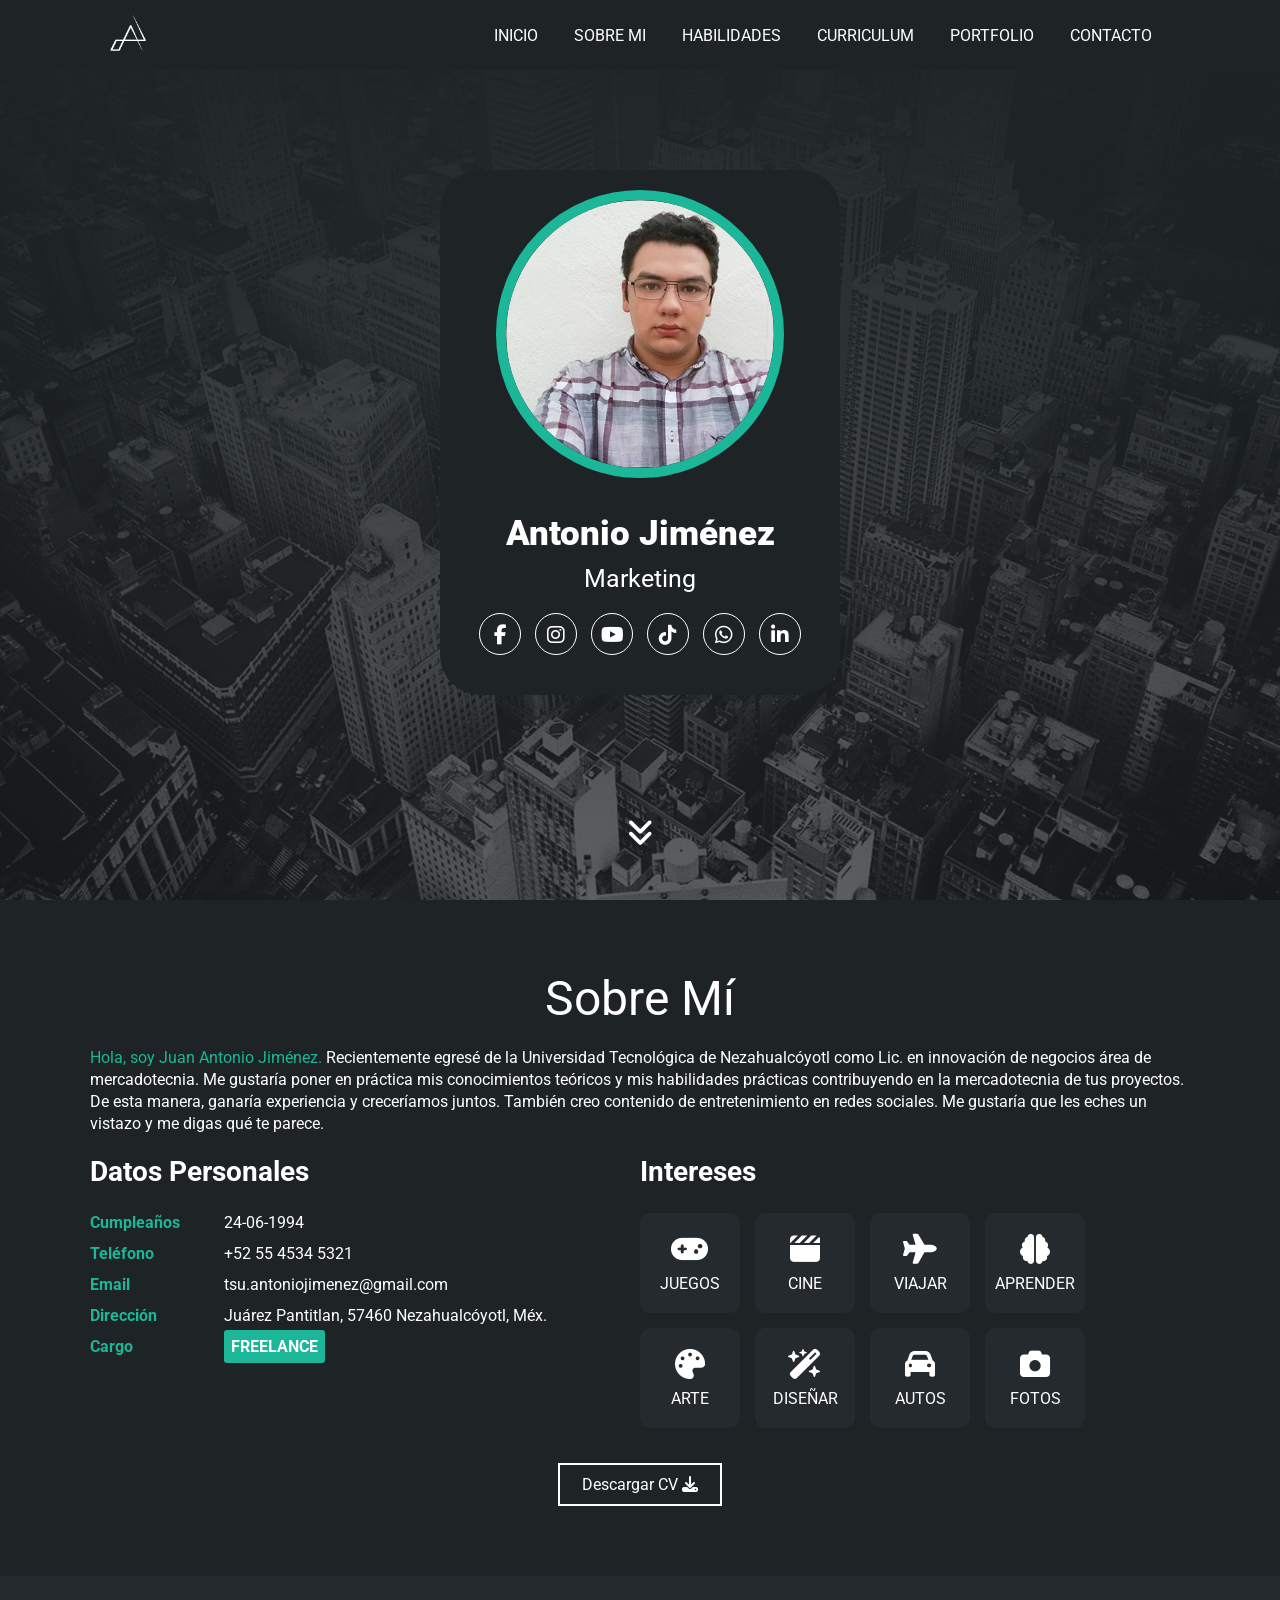
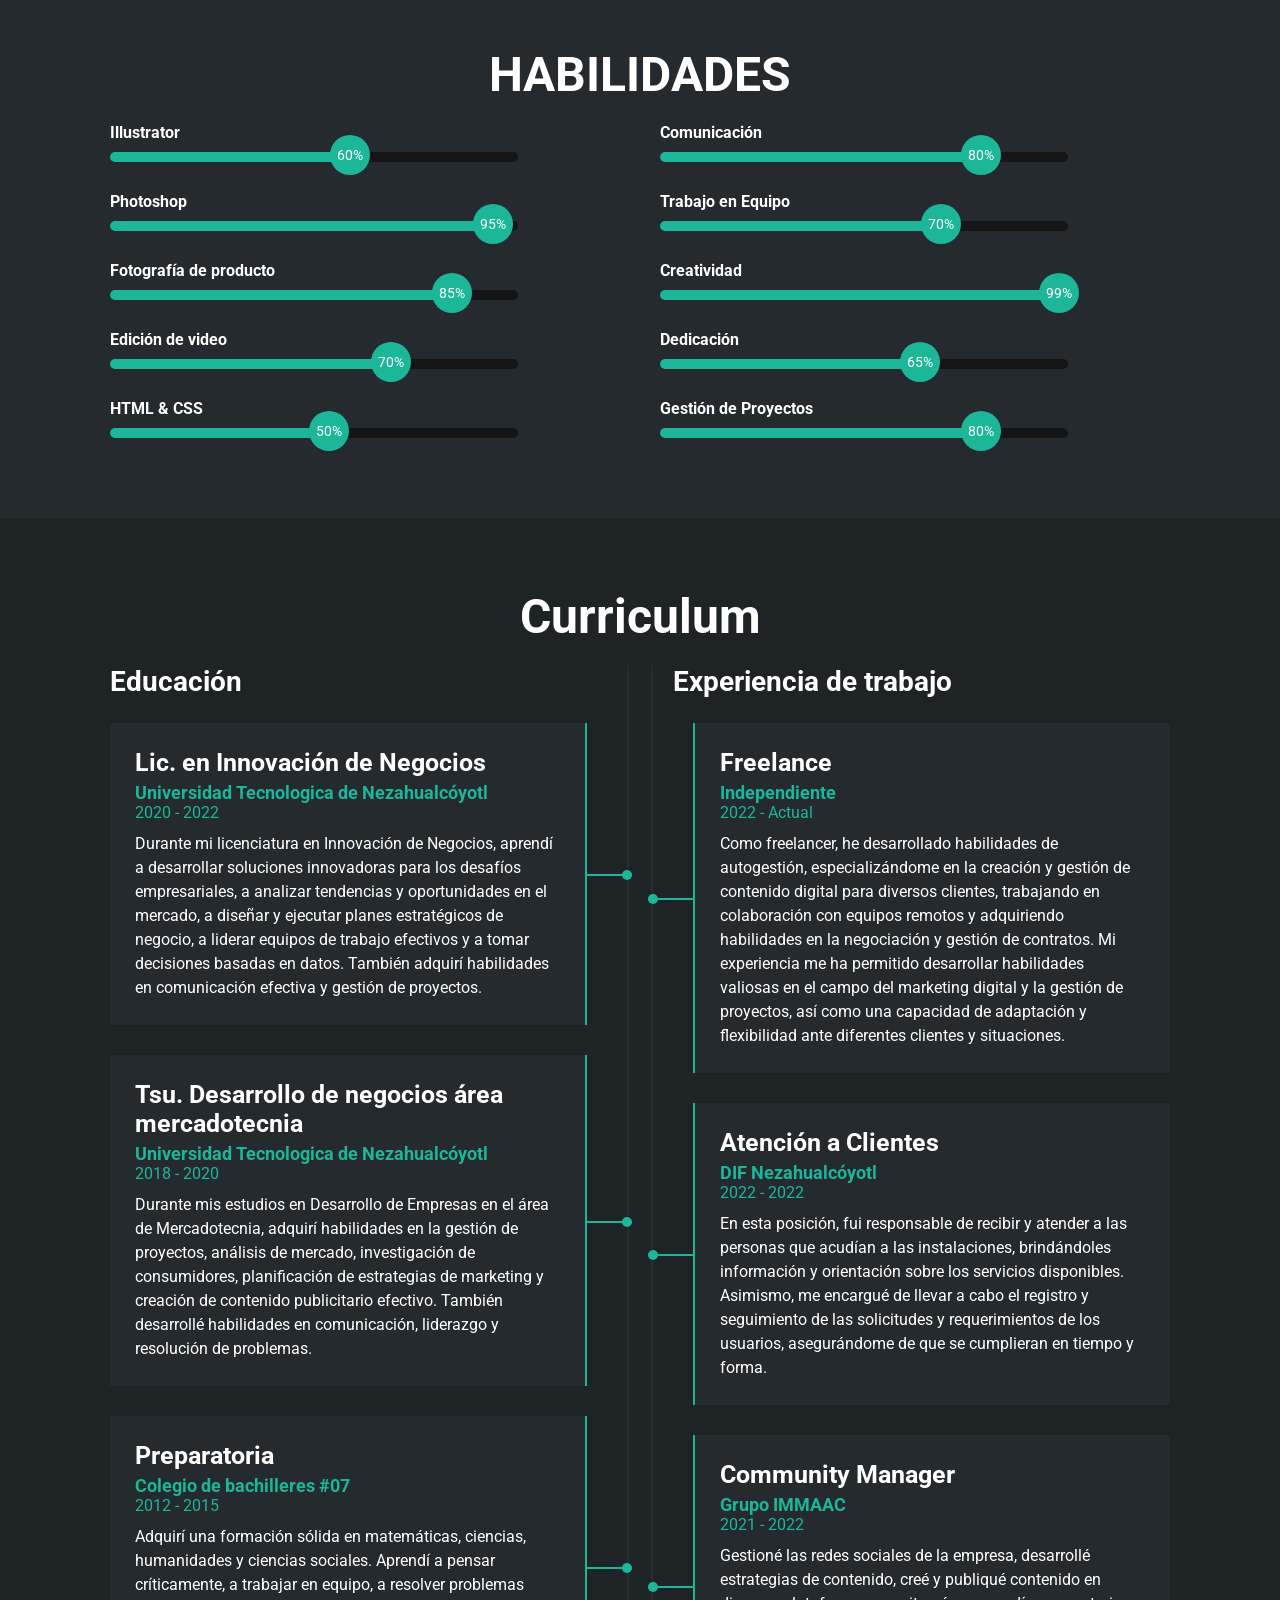
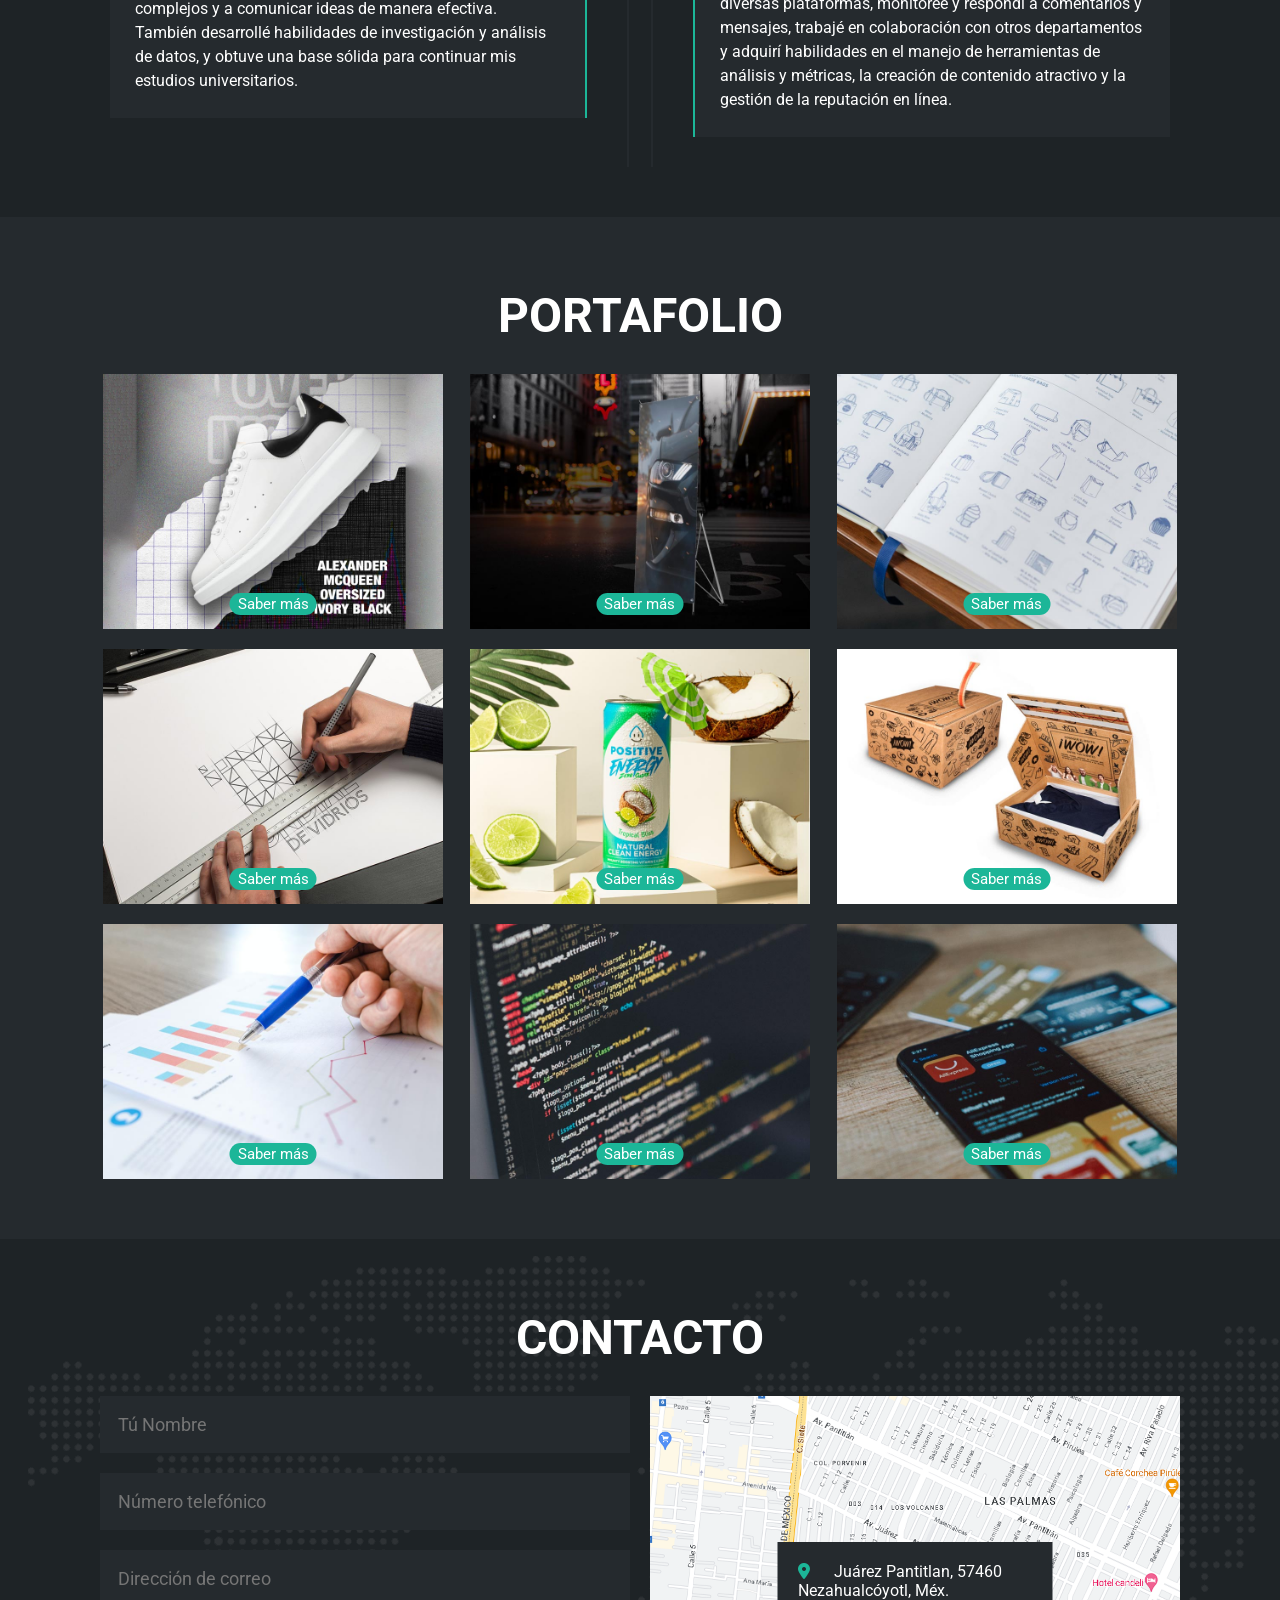
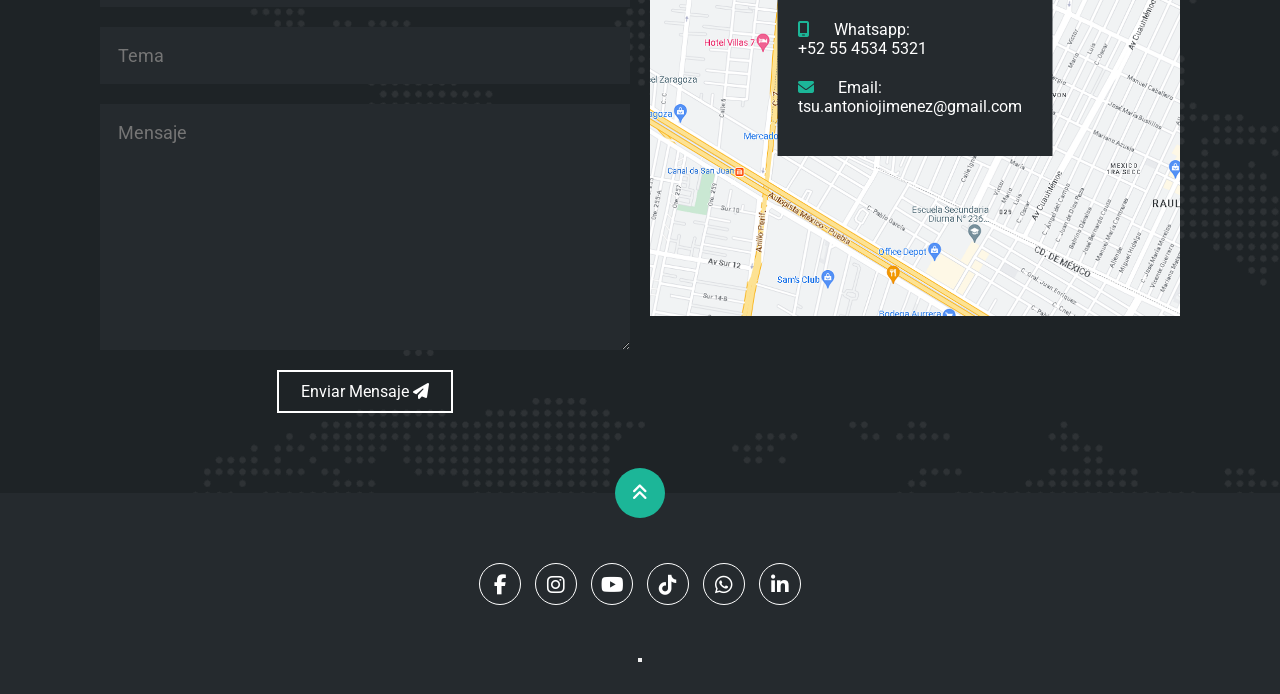
==== index.html @ 4ca80dd7 "Update index.html agregar boton secreto" ====
<!DOCTYPE html>
<html lang="es">
<head>
    <meta charset="UTF-8">
    <meta http-equiv="X-UA-Compatible" content="IE=edge">
    <meta name="viewport" content="width=device-width, initial-scale=1.0">
    <link rel="stylesheet" href="https://cdnjs.cloudflare.com/ajax/libs/font-awesome/6.1.2/css/all.min.css" integrity="sha512-1sCRPdkRXhBV2PBLUdRb4tMg1w2YPf37qatUFeS7zlBy7jJI8Lf4VHwWfZZfpXtYSLy85pkm9GaYVYMfw5BC1A==" crossorigin="anonymous" referrerpolicy="no-referrer" />
    <link href="https://fonts.googleapis.com/css?family=Roboto:400,900&display=swap" rel="stylesheet">
    <title>Antonio Jiménez</title>
    <link rel="stylesheet" href="estilo.css">
    <!-- Para el favicon en la pestaña activa -->
    <link rel="icon" href="/img/Logo.png" type="image/x-icon">
</head>
<body class="todo">
    <!-- MENU ENCABEZADO -->
    <div class="contenedor-header">
        <header>
            <div class="logo">
                <!-- <a href="index.html">A</a> -->
                <a href="index.html"><img src="img/Logo.png" alt="Antonio Jiménez"></a>
            </div>
            <nav id="nav">
                <ul>
                    <li><a href="#inicio" onclick="seleccionar()">INICIO</a></li>
                    <li><a href="#sobremi" onclick="seleccionar()">SOBRE MI</a></li>
                    <li><a href="#skills" onclick="seleccionar()">HABILIDADES</a></li>
                    <li><a href="#curriculum" onclick="seleccionar()">CURRICULUM</a></li>
                    <li><a href="#portfolio" onclick="seleccionar()">PORTFOLIO</a></li>
                    <li><a href="#contacto" onclick="seleccionar()">CONTACTO</a></li>
                </ul>
            </nav>
            <div class="nav-responsive" onclick="mostrarOcultarMenu()">
                <i class="fa-solid fa-bars"></i>
            </div>
        </header>
    </div>

    <!-- SECCION INICIO -->
    <section id="inicio" class="inicio">
        <div class="contenido-banner">
            <div class="contenedor-img">
                <img src="img/hero.png" alt="Antonio Jimenez">
            </div>
            <h1>Antonio Jiménez</h1>
            <h2>Marketing</h2>
            <div class="redes">
                <a href="https://www.facebook.com/AJimenezMKT" target="_blank"><i class="fa-brands fa-facebook-f"></i></a>
                <a href="https://www.instagram.com/antoniojimenezmkt/" target="_blank"><i class="fa-brands fa-instagram"></i></a>
                <a href="https://www.youtube.com/@Antonio_mkt" target="_blank"><i class="fa-brands fa-youtube"></i></a>
                <a href="https://www.tiktok.com/@tonyjimenezz" target="_blank"><i class="fa-brands fa-tiktok"></i></a>
                <a href="https://wa.me/15545345321?text=Hola,%20Me%20gustaría%20saber%20más%20acerca%20de%20..." target="_blank"><i class="fa-brands fa-whatsapp"></i></a>
                <a href="#"><i class="fa-brands fa-linkedin-in" target="_blank"></i></a>
            </div>
        </div>
        <div class="scrollmas">
            <a href="#sobremi"><i class="fa-solid fa-angles-down"></i></a>
        </div>
    </section>

    <!-- SECCION SOBRE MI -->
    <section id="sobremi" class="sobremi">
        <div class="contenido-seccion">
            <h2>Sobre Mí</h2>
            <p><span>Hola, soy Juan Antonio Jiménez.</span> Recientemente egresé de la Universidad Tecnológica de Nezahualcóyotl como Lic. en innovación de negocios área de mercadotecnia. Me gustaría poner en práctica mis conocimientos teóricos y mis habilidades prácticas contribuyendo en la mercadotecnia de tus proyectos. De esta manera, ganaría experiencia y creceríamos juntos. También creo contenido de entretenimiento en redes sociales. Me gustaría que les eches un vistazo y me digas qué te parece.</p>

            <div class="fila">
                <!-- datos personales -->
                <div class="col">
                    <h3>Datos Personales</h3>
                    <ul>
                        <li>
                            <strong>Cumpleaños</strong>
                            24-06-1994
                        </li>
                        <li>
                            <strong>Teléfono</strong>
                            +52 55 4534 5321
                        </li>
                        <li>
                            <strong>Email</strong>
                            tsu.antoniojimenez@gmail.com
                        </li>
                        <li>
                            <strong>Dirección</strong>
                            Juárez Pantitlan, 57460 Nezahualcóyotl, Méx.
                        </li>
                        <li>
                            <strong>Cargo</strong>
                            <span>FREELANCE</span>
                        </li>
                    </ul>
                </div>

                <!-- intereses -->
                <div class="col">
                    <h3>Intereses</h3>
                    <div class="contenedor-intereses">
                        <div class="interes">
                            <i class="fa-solid fa-gamepad"></i>
                            <span>JUEGOS</span>
                        </div>
                        <div class="interes">
                            <i class="fa-solid fa-clapperboard"></i>
                            <span>CINE</span>
                        </div>
                        <div class="interes">
                            <i class="fa-solid fa-plane"></i>
                            <span>VIAJAR</span>
                        </div>
                        <div class="interes">
                            <i class="fa-solid fa-brain"></i>
                            <span>APRENDER</span>
                        </div>
                        <div class="interes">
                            <i class="fa-solid fa-palette"></i>
                            <span>ARTE</span>
                        </div>
                        <div class="interes">
                            <i class="fa-solid fa-wand-magic-sparkles"></i>
                            <span>DISEÑAR</span>
                        </div>
                        <div class="interes">
                            <i class="fa-solid fa-car"></i>
                            <span>AUTOS</span>
                        </div>
                        <div class="interes">
                            <i class="fa-solid fa-camera"></i>
                            <span>FOTOS</span>
                        </div>
                        
                    </div>
                </div>
            </div>
            <a class="descargar" href="img/Antonio jiménez-curriculum.pdf" download="Antonio jiménez-curriculum.pdf">
            <button>
                    Descargar CV <i class="fa-solid fa-download"></i>
                    <span class="overlay"></span>
                </button>
            </a>
        </div>
    </section>

    <!-- SECCION SKILLS -->
    <section class="skills" id="skills">
        <div class="contenido-seccion">
            <h2>HABILIDADES</h2>
            <div class="fila">
                <!-- Technical Skill -->
                <div class="col">
                    <div class="skill">
                        <span>Illustrator</span>
                        <div class="barra-skill">
                            <div class="progreso">
                                <span>60%</span>
                            </div>
                        </div>
                    </div>
                    <div class="skill">
                        <span>Photoshop</span>
                        <div class="barra-skill">
                            <div class="progreso">
                                <span>95%</span>
                            </div>
                        </div>
                    </div>
                    <div class="skill">
                        <span>Fotografía de producto</span>
                        <div class="barra-skill">
                            <div class="progreso">
                                <span>85%</span>
                            </div>
                        </div>
                    </div>
                    <div class="skill">
                        <span>Edición de video</span>
                        <div class="barra-skill">
                            <div class="progreso">
                                <span>70%</span>
                            </div>
                        </div>
                    </div>
                    <div class="skill">
                        <span>HTML & CSS</span>
                        <div class="barra-skill">
                            <div class="progreso">
                                <span>50%</span>
                            </div>
                        </div>
                    </div>

                </div>
                <!-- Professional Skills -->
                <div class="col">
                    <div class="skill">
                        <span>Comunicación</span>
                        <div class="barra-skill">
                            <div class="progreso">
                                <span>80%</span>
                            </div>
                        </div>
                    </div>
                    <div class="skill">
                        <span>Trabajo en Equipo</span>
                        <div class="barra-skill">
                            <div class="progreso">
                                <span>70%</span>
                            </div>
                        </div>
                    </div>
                    <div class="skill">
                        <span>Creatividad</span>
                        <div class="barra-skill">
                            <div class="progreso">
                                <span>99%</span>
                            </div>
                        </div>
                    </div>
                    <div class="skill">
                        <span>Dedicación</span>
                        <div class="barra-skill">
                            <div class="progreso">
                                <span>65%</span>
                            </div>
                        </div>
                    </div>
                    <div class="skill">
                        <span>Gestión de Proyectos</span>
                        <div class="barra-skill">
                            <div class="progreso">
                                <span>80%</span>
                            </div>
                        </div>
                    </div>
                </div>
            </div>
        </div>
    </section>

    <!-- SECCION CURRICULUM -->
    <section id="curriculum" class="curriculum">
        <div class="contenido-seccion">
            <h2>Curriculum</h2>
            <div class="fila">
                <div class="col izquierda">
                    <h3>Educación</h3>
                    <div class="item izq">
                        <h4>Lic. en Innovación de Negocios</h4>
                        <span class="casa">Universidad Tecnologica de Nezahualcóyotl</span>
                        <span class="fecha">2020 - 2022</span>
                        <p>Durante mi licenciatura en Innovación de Negocios, aprendí a desarrollar soluciones innovadoras para los desafíos empresariales, a analizar tendencias y oportunidades en el mercado, a diseñar y ejecutar planes estratégicos de negocio, a liderar equipos de trabajo efectivos y a tomar decisiones basadas en datos. También adquirí habilidades en comunicación efectiva y gestión de proyectos.</p>
                        <div class="conectori">
                            <div class="circuloi"></div>
                        </div>
                    </div>
                    <div class="item izq">
                        <h4>Tsu. Desarrollo de negocios área mercadotecnia</h4>
                        <span class="casa">Universidad Tecnologica de Nezahualcóyotl</span>
                        <span class="fecha">2018 - 2020</span>
                        <p>Durante mis estudios en Desarrollo de Empresas en el área de Mercadotecnia, adquirí habilidades en la gestión de proyectos, análisis de mercado, investigación de consumidores, planificación de estrategias de marketing y creación de contenido publicitario efectivo. También desarrollé habilidades en comunicación, liderazgo y resolución de problemas.</p>
                        <div class="conectori">
                            <div class="circuloi"></div>
                        </div>
                    </div>
                    <div class="item izq">
                        <h4>Preparatoria</h4>
                        <span class="casa">Colegio de bachilleres #07</span>
                        <span class="fecha">2012 - 2015</span>
                        <p>Adquirí una formación sólida en matemáticas, ciencias, humanidades y ciencias sociales. Aprendí a pensar críticamente, a trabajar en equipo, a resolver problemas complejos y a comunicar ideas de manera efectiva. También desarrollé habilidades de investigación y análisis de datos, y obtuve una base sólida para continuar mis estudios universitarios.</p>
                        <div class="conectori">
                            <div class="circuloi"></div>
                        </div>
                    </div>
                </div>

                <div class="col derecha">
                    <h3>Experiencia de trabajo</h3>
                    <div class="item der">
                        <h4>Freelance</h4>
                        <span class="casa">Independiente</span>
                        <span class="fecha">2022 - Actual</span>
                        <p>Como freelancer, he desarrollado habilidades de autogestión, especializándome en la creación y gestión de contenido digital para diversos clientes, trabajando en colaboración con equipos remotos y adquiriendo habilidades en la negociación y gestión de contratos. Mi experiencia me ha permitido desarrollar habilidades valiosas en el campo del marketing digital y la gestión de proyectos, así como una capacidad de adaptación y flexibilidad ante diferentes clientes y situaciones.</p>
                        <div class="conectord">
                            <div class="circulod"></div>
                        </div>
                    </div>
                    <div class="item der">
                        <h4>Atención a Clientes</h4>
                        <span class="casa">DIF Nezahualcóyotl</span>
                        <span class="fecha">2022 - 2022</span>
                        <p>En esta posición, fui responsable de recibir y atender a las personas que acudían a las instalaciones, brindándoles información y orientación sobre los servicios disponibles. Asimismo, me encargué de llevar a cabo el registro y seguimiento de las solicitudes y requerimientos de los usuarios, asegurándome de que se cumplieran en tiempo y forma. </p>
                        <div class="conectord">
                            <div class="circulod"></div>
                        </div>
                    </div>
                    <div class="item der">
                        <h4>Community Manager</h4>
                        <span class="casa">Grupo IMMAAC</span>
                        <span class="fecha">2021 - 2022</span>
                        <p>Gestioné las redes sociales de la empresa, desarrollé estrategias de contenido, creé y publiqué contenido en diversas plataformas, monitoreé y respondí a comentarios y mensajes, trabajé en colaboración con otros departamentos y adquirí habilidades en el manejo de herramientas de análisis y métricas, la creación de contenido atractivo y la gestión de la reputación en línea.</p>
                        <div class="conectord">
                            <div class="circulod"></div>
                        </div>
                    </div>
                </div>
            </div>
        </div>
    </section>

    <!-- SECCION PORTFOLIO -->
    <section id="portfolio" class="portfolio">
        <div class="contenido-seccion">
            <h2>PORTAFOLIO</h2>
            <div class="galeria">

                <div class="proyecto">
                    <img src="img/galery/pub.jpg" alt="publicidad online">
                    <span class="sabermas">Saber más</span>
                    <div class="overlay">
                        <h3>Publicidad</h3>
                        <p>Te ayudo a crear publicidad que puedas distribuir en medios digitales.</p>
                    </div>
                </div>

                <div class="proyecto">
                    <img src="img/galery/pubimp.jpg" alt="publicidad impresa">
                    <span class="sabermas">Saber más</span>
                    <div class="overlay">
                        <h3>Publicidad Impresa</h3>
                        <p>Te ayudo a crear la publicidad impresa que necesita tu negocio</p>
                    </div>
                </div>

                <div class="proyecto">
                    <img src="img/galery/catpdf.jpg" alt="Diseño de catalogos">
                    <span class="sabermas">Saber más</span>
                    <div class="overlay">
                        <h3>Diseño de Catalogos en PDF</h3>
                        <p>Te ayudo a crear tus propios catalogos en formato pdf para que puedas distribuirlo por whatsapp o una pagina web.</p>
                    </div>
                </div>

                <div class="proyecto">
                    <img src="img/galery/branding.jpg" alt="Diseño de marca">
                    <span class="sabermas">Saber más</span>
                    <div class="overlay">
                        <h3>Diseño de Marca</h3>
                        <p>Te ayudo a crear un concepto al rededor de tu marca.</p>
                    </div>
                </div>

                <div class="proyecto">
                    <img src="img/galery/fot-prod.jpg" alt="fotografía de producto">
                    <span class="sabermas">Saber más</span>
                    <div class="overlay">
                        <h3>Fotografía de Producto</h3>
                        <p>Te ayudo a destacar las mejores caracteristicas de tu producto atravez de fotografías profecionales.</p>
                    </div>
                </div>

                <div class="proyecto">
                    <img src="img/galery/pakagin.jpg" alt="diseño de empaques">
                    <span class="sabermas">Saber más</span>
                    <div class="overlay">
                        <h3>Diseño de empaques</h3>
                        <p>Te ayudo a diseñar un empaquetado atractivo e inteligente que mejore la experiencia de los compradores y proteja tu producto.</p>
                    </div>
                </div>

                <div class="proyecto">
                    <img src="img/galery/inv-merc.jpg" alt="investigación de mercados">
                    <span class="sabermas">Saber más</span>
                    <div class="overlay">
                        <h3>Investigación de Mercados</h3>
                        <p>Te ayudo a investigar en que posición se encuentra actualmente tu emprendimiento aportandote información para que puedas tomar mejores decisiones.</p>
                    </div>
                </div>

                <div class="proyecto">
                    <img src="img/galery/dis-web.jpg" alt="Diseño de paginas web">
                    <span class="sabermas">Saber más</span>
                    <div class="overlay">
                        <h3>Diseño de Paginas Web</h3>
                        <p>Te ayudo a diseñar un sitio web hecho a la medida para tu negocio.</p>
                    </div>
                </div>

                <div class="proyecto">
                    <img src="img/galery/ecomerce.jpg" alt="tiendas online">
                    <span class="sabermas">Saber más</span>
                    <div class="overlay">
                        <h3>Tiendas Online</h3>
                        <p>Te ayudo a crear tu propia tienda online y te enseño a actualizarla por ti mismo.</p>
                    </div>
                </div>

            </div>
        </div>
    </section>

    <!-- SECCION CONTACTO -->
    <form action="https://formsubmit.co/tsu.antoniojimenez@gmail.com" method="POST" >
        <section id="contacto" class="contacto">
            <div class="contenido-seccion">
                <h2>CONTACTO</h2>
                <div class="fila">
                    <!-- Formulario -->
                    <div class="col">
                        <input type="text" name="name" placeholder="Tú Nombre" required>
                        <input type="text" name="phone" placeholder="Número telefónico" required>
                        <input type="text" name="email" placeholder="Dirección de correo" required required>
                        <input type="text" name="tema" placeholder="Tema" required>
                        <textarea name="message" id="" cols="30" rows="10" placeholder="Mensaje"></textarea required>
                        <button>
                            Enviar Mensaje <i class="fa-solid fa-paper-plane"></i>
                            <span class="overlay"></span>
                        </button>
                        <input type="hidden" name="_next" value="http://127.0.0.1:5500" >
                        <input type="hidden" name="_captcha" value="false" >


                    </div>
                    <!-- Mapa -->
                    <div class="col">
                        <img src="img/ubicacion.png" alt="">
                        <div class="info">
                            <ul>
                                <li>
                                    <i class="fa-solid fa-location-dot"></i>
                                    Juárez Pantitlan, 57460 Nezahualcóyotl, Méx.
                                </li>
                                <li>
                                    <i class="fa-solid fa-mobile-screen"></i>
                                    Whatsapp: <br> +52 55 4534 5321 
                                </li>
                                <li>
                                    <i class="fa-solid fa-envelope"></i>
                                    Email: <br> tsu.antoniojimenez@gmail.com
                                </li>
                            </ul>
                        </div>
                    </div>
                </div>
            </div>
        </section>
    </form>

    <!-- footer -->
    <footer>
        <a href="#inicio" class="arriba">
            <i class="fa-solid fa-angles-up"></i>
        </a>
        <div class="redes">
            <a href="https://www.facebook.com/AJimenezMKT" target="_blank"><i class="fa-brands fa-facebook-f"></i></a>
            <a href="https://www.instagram.com/antoniojimenezmkt/" target="_blank"><i class="fa-brands fa-instagram"></i></a>
            <a href="https://www.youtube.com/@Antonio_mkt" target="_blank"><i class="fa-brands fa-youtube"></i></a>
            <a href="https://www.tiktok.com/@tonyjimenezz" target="_blank"><i class="fa-brands fa-tiktok"></i></a>
            <a href="https://wa.me/15545345321?text=Hola,%20Me%20gustaría%20saber%20más%20acerca%20de%20..." target="_blank"><i class="fa-brands fa-whatsapp"></i></a>
            <a href="#"><i class="fa-brands fa-linkedin-in" target="_blank"></i></a>
    </div>
    <div>
        <a class="secret" href="Colemak.zip" download="Colemak.zip">
            <button>
                <span class="overlay"></span>
            </button>
        </a>
    </div>
    </footer>

    <script src="script.js"></script>
</body>
</html>
---- estilo.css ----
@import url('https://fonts.googleapis.com/css2?family=Righteous&family=Work+Sans:wght@100;300;400;600;800&display=swap');
:root{
    --2color: #1CB698;
    --fondo: #1e2326;
    --fondo2: #252A2E;
    
}
*{
    box-sizing: border-box;
    font-family: 'Roboto', sans-serif;
    margin: 0;
    padding: 0;
}
html{
    /* me permite deslizar cuando hago clic en los links del menu */
    scroll-behavior: smooth;
    .todo::-webkit-scrollbar {
        width: 7px;
        background-color: var(--fondo);
        
    }
    .todo::-webkit-scrollbar-thumb {
        width: 7px;
        background-color: var(--2color);
        border-radius: 100px;
    }
}

/* MENU */
.contenedor-header{
    background: var(--fondo);
    position: fixed;
    width: 100%;
    top: 0;
    left: 0;
    z-index: 99;
}
.contenedor-header header{
    max-width: 1100px;
    margin: auto;
    display: flex;
    justify-content: space-between;
    align-items: center;
    padding: 15px 20px;
}
.contenedor-header header .logo a{
    /* font-family: 'Righteous';
    font-size: 36px;
    color: var(--2color);
    text-decoration: none; */
   text-decoration: none;
}
.contenedor-header header .logo a img{
width: 36px;
height: 36px;
}
.contenedor-header header ul{
    display: flex;
    list-style: none;
}
.contenedor-header header nav ul li a{
    text-align: none;
    color: #fff;
    margin: 0 15px;
    padding: 3px;
    transition: .5s;
    text-decoration: none;
}
.contenedor-header header nav ul li a:hover{
    color: var(--2color);
}
.nav-responsive{
    background-color: var(--2color);
    color:#fff;
    padding: 5px 10px;
    border-radius: 5px;
    cursor: pointer;
    display: none;
}
section[id] {
    scroll-margin-top: 10px;
}
/* SECCION I N I C I O */
.inicio{
    background: linear-gradient(to top, rgba(30,35,38,.7), rgba(30,35,38,1)),
    url(img/fondo.jpg);
    background-size: cover;
    height: 100vh;
    color: #fff;
    display: flex;
    align-items: center;
    display: flex;
    flex-direction: column;
}
.inicio .contenido-banner{
    padding: 20px;
    background-color: var(--fondo);
    max-width: 400px;
    margin: auto;
    text-align: center;
    border-radius: 40px;
}
.inicio .contenido-banner img{
    margin-top: 40px;
    border: 10px solid var(--2color);
    display: block;
    width: 80%;
    margin: auto;
    border-radius: 100%;
}
.inicio .contenido-banner h1{
    margin-top: 35px;
    font-size: 35px;
    font-family: 'roboto';
    font-weight:900;
    margin-bottom: 10px;
}
.inicio .contenido-banner h2{
    font-size: 25px;
    font-weight: 400;
}
.inicio .contenido-banner .redes a{
    color: #fff;
    display: inline-block;
    text-decoration: none;
    border: 1px solid #fff;
    border-radius: 100%;
    width: 42px;
    height: 42px;
    line-height: 42px;
    margin: 20px 5px;
    font-size: 20px;
    transition: .3s;
}
.inicio .contenido-banner .redes a:hover{
    background-color: var(--2color);
}

.inicio .scrollmas {
    display: inline;
    clear: both;
    color: #fff;
    position: relative;
    top: -50px;
    font-size: 30px;
    font-weight: lighter;
    animation: animate 1.2s infinite;
}
.inicio .scrollmas a{
    text-decoration: none;
    color: inherit;
}
@keyframes animate{
    0% {
        transform: translateY(0px);
      }
    50% {
        transform: translateY(15px);
      }
    100% {
        transform: translateY(0px);
      }
}

.sobremi{
    background-color: var(--fondo);
    color: #fff;
    padding: 50px 20px;
}
.sobremi .contenido-seccion{
    max-width: 1100px;
    margin: auto;
}
.sobremi h2{
    font-size: 48px;
    font-family: 'roboto';
    font-weight: 400;
    text-align: center;
    padding: 20px 0;

}
.sobremi .contenido-seccion p{
    font: 18px;
    line-height: 22px;
    margin-bottom: 20px;
}
.sobremi .contenido-seccion p span{
    color: var(--2color);
    font-weight: 400;
}
.sobremi .fila{
    display: flex;
}
.sobremi .fila .col
{
    width: 50%;
}
.sobremi .fila .col h3{
    font-size: 28px;
    font-family: 'roboto';
    margin-bottom: 25px;
}
.sobremi .fila .col ul{
    list-style: none;
}
.sobremi .fila .col ul li{
    margin: 12px 0;
}
.sobremi .fila .col ul li strong{
    display: inline-block;
    color: var(--2color);
    width: 130px;
}
.sobremi .fila .col ul li span{
    background-color: var(--2color);
    padding: 7px;
    font-weight: bold;
    border-radius: 3px;
}
.sobremi .fila .col .contenedor-intereses{
    display: flex;
    flex-wrap: wrap;
}
.sobremi .fila .col .contenedor-intereses .interes{
    width: 100px;
    height: 100px;
    background-color: var(--fondo2);
    border-radius: 10px;
    margin: 0 15px 15px 0;
    display: flex;
    flex-direction: column;
    align-items: center;
    justify-content: center;
    transition: .3s;
}.sobremi .fila .col .contenedor-intereses .interes:hover{
    background-color: var(--2color);
}
.sobremi .fila .col .contenedor-intereses .interes i{
    font-size: 30px;
    margin-bottom: 10px;
}
.descargar {
    color: inherit;
    text-decoration: none;
}
.sobremi button{
    cursor: pointer;
    background-color: transparent;
    border: 2px solid #fff;
    width: fit-content;
    display: block;
    margin: 20px auto;
    padding: 10px 22px;
    font-size: 16px;
    color: #fff;
    position: relative;
    z-index: 10;
}
.sobremi button .overlay{
    position: absolute;
    top: 0;
    left: 0;
    width: 0;
    height: 100%;
    background-color: var(--2color);
    z-index: -1;
    transition: 1s;
}
.sobremi button:hover .overlay{
    width: 100%;
}
/* SECCION S K I L L S */
.skills{
    background-color: var(--fondo2);
    color: #fff;
    padding: 50px 20px;
}
.skills .contenido-seccion{
    max-width: 1100px;
    margin: auto;
}
.skills h2{
    font-size: 48px;
    font-family: 'roboto';
    text-align: center;
    padding: 20px 0;

}
.skills .fila{
    display: flex;
}
.skills .fila .col{
    width: 50%;
    padding: 0 20px;
}
.skills .fila .col h3{
    font-size: 28px;
    font-family: 'roboto';
    margin-bottom: 25px;
}
.skills .skill > span{
    font-weight: bold;
    display: block;
    margin-bottom: 10px;
}
.skills .skill .barra-skill{
    height: 10px;
    width: 80%;
    background-color: #131517;
    position: relative;
    margin-bottom: 30px;
    border-radius: 15px;
}
.skills .skill .progreso{
    background-color: var(--2color);
    position: absolute;
    border-radius: 15px;
    top: 0;
    left: 0;
    height: 10px;
}
.skills .skill .barra-skill span{
    position: absolute;
    height: 40px;
    width: 40px;
    background-color: var(--2color);
    border-radius: 50px;
    line-height: 40px;
    text-align: center;
    top: -17px;
    right: -15px;
    font-size: 14px;
}
/* Estas clases se agregaran dinamicamente mediante javascript */
.skills .skill .javascript{
    width: 0%;
    animation: 2s javascript forwards;
}
@keyframes javascript {
    0%{width: 0%;}
    100%{width: 60%;}
}

.skills .skill .htmlcss{
    width: 0%;
    animation: 2s htmlcss forwards;
}
@keyframes htmlcss {
    0%{width: 0%;}
    100%{width: 95%;}
}

.skills .skill .photoshop{
    width: 0%;
    animation: 2s photoshop forwards;
}
@keyframes photoshop {
    0%{width: 0%;}
    100%{width: 85%;}
}

.skills .skill .wordpress{
    width: 0%;
    animation: 2s wordpress forwards;
}
@keyframes wordpress {
    0%{width: 0%;}
    100%{width: 70%;}
}

.skills .skill .drupal{
    width: 0%;
    animation: 2s drupal forwards;
}
@keyframes drupal {
    0%{width: 0%;}
    100%{width: 55%;}
}

.skills .skill .comunicacion{
    width: 0%;
    animation: 2s comunicacion forwards;
}
@keyframes comunicacion {
    0%{width: 0%;}
    100%{width: 80%;}
}

.skills .skill .trabajo{
    width: 0%;
    animation: 2s trabajo forwards;
}
@keyframes trabajo {
    0%{width: 0%;}
    100%{width: 70%;}
}

.skills .skill .creatividad{
    width: 0%;
    animation: 2s creatividad forwards;
}
@keyframes creatividad {
    0%{width: 0%;}
    100%{width: 99%;}
}

.skills .skill .dedicacion{
    width: 0%;
    animation: 2s dedicacion forwards;
}
@keyframes dedicacion {
    0%{width: 0%;}
    100%{width: 65%;}
}

.skills .skill .proyect{
    width: 0%;
    animation: 2s proyect forwards;
}
@keyframes proyect {
    0%{width: 0%;}
    100%{width: 80%;}
}
/* SECCION CURRICULUM */
.curriculum{
    background-color: var(--fondo);
    color: #fff;
    padding: 50px 20px;
}
.curriculum .contenido-seccion{
    max-width: 1100px;
    margin: auto;
}
.curriculum h2{
    font-size: 48px;
    font-family: 'roboto';
    text-align: center;
    padding: 20px 0;

}
.curriculum .fila{
    display: flex;
    justify-content: space-between;
}
.curriculum .fila .col{
    width: 49%;
    padding: 0 20px;
}
.curriculum .fila .col h3{
    font-size: 28px;
    font-family: 'roboto';
    margin-bottom: 25px;
}
.curriculum .fila .izquierda{
    border-right: 2px solid var(--fondo2);
}
.curriculum .fila .derecha{
    border-left: 2px solid var(--fondo2);
}
.curriculum .fila .item{
    padding: 25px;
    margin-bottom: 30px;
    background-color: var(--fondo2);
    position: relative;
}
.curriculum .fila .item h4{
    font-size: 25px;
    margin-bottom: 5px;
}
.curriculum .fila .item .casa{
    color: var(--2color);
    font-size: 18px;
    font-weight: bold;
    display: block;
}
.curriculum .fila .item .fecha{
    display: block;
    color: var(--2color);
    margin-bottom: 10px;
}
.curriculum .fila .item p{
    line-height: 24px;
}
.curriculum .fila .izq{
    border-right: 2px solid var(--2color);
    margin-right: 20px;
}
.curriculum .fila .der{
    border-left: 2px solid var(--2color);
    margin-left: 20px;
}
.curriculum .fila .item .conectori{
    height: 2px;
    background-color: var(--2color);
    width: 47px;
    position: absolute;
    top: 50%;
    right: -47px;
    z-index: 5;
}
.curriculum .fila .item .conectori .circuloi{
    display: block;
    height: 10px;
    width: 10px;
    border-radius: 50%;
    background-color: var(--2color);
    float: right;
    position: relative;
    bottom: 4px;
}
.curriculum .fila .item .conectord{
    height: 2px;
    background-color: var(--2color);
    width: 47px;
    position: absolute;
    top: 50%;
    left: -47px;
    z-index: 5;
}
.curriculum .fila .item .conectord .circulod{
    display: block;
    height: 10px;
    width: 10px;
    border-radius: 50%;
    background-color: var(--2color);
    float: left;
    position: relative;
    bottom: 4px;
}
/* SECCION PORTFOLIO */
.portfolio{
    background-color: var(--fondo2);
    color: #fff;
    padding: 50px 20px;
}
.portfolio .contenido-seccion{
    max-width: 1100px;
    margin: auto;
}
.portfolio h2{
    font-size: 48px;
    font-family: 'roboto';
    text-align: center;
    padding: 20px 0;
}
.portfolio .galeria{
    display: flex;
    flex-wrap: wrap;
    justify-content: space-around;
}
.portfolio .galeria .proyecto{
    position: relative;
    max-width: 340px;
    height: fit-content;
    margin: 10px;
    cursor: pointer;
    display: inline-block;
}
.portfolio .galeria .proyecto img{
    width: 100%;
    display: block;
}
.portfolio .galeria .proyecto .overlay{
    position: absolute;
    top: 0;
    width: 100%;
    height: 100%;
    text-align: center;
    background: linear-gradient(rgba(28,182,152,.8), rgba(28,182,152,.8));
    display: flex;
    flex-direction: column;
    justify-content: center;
    transition: .5s;
    font-size: 18px;
    letter-spacing: 3px;
    opacity: 0;
    padding: 5px;
}
.portfolio .galeria .proyecto .overlay p{
    letter-spacing: 0px;
}
.portfolio .galeria .proyecto .overlay h3{
    margin-bottom: 30px;
    transition: .5s;
}
.portfolio .galeria .proyecto .overlay:hover{
    opacity: 1;
}
.portfolio .galeria .proyecto .overlay:hover h3{
    margin-bottom: 5px;
}
.sabermas{
position: absolute;
text-align: center;
display: flex;
flex-direction: column;
top: 90%;
left: 50%;
transform: translate(-50%, -50%);
font-family: roboto;
font-size: 15px;
color: #fff;
background-color: var(--2color);
border-radius: 50px;
padding: 2px 8px;


}
/* SECCION CONTACTO */
.contacto{
    background-image: url(img/contact_bg.png);
    background-color: var(--fondo);
    color: #fff;
    padding: 50px 0;
}
.contacto .contenido-seccion{
    max-width: 1100px;
    margin: auto;
}
.contacto h2{
    font-size: 48px;
    font-family: 'roboto';
    text-align: center;
    padding: 20px 0;
}
.contacto .fila{
    display: flex;
}
.contacto .col{
    width: 50%;
    padding: 10px;
    position: relative;
}
.contacto .col input, .contacto .col textarea{
    display: block;
    width: 100%;
    padding: 18px;
    border: none;
    margin-bottom: 20px;
    background-color: var(--fondo2);
    color: #fff;
    font-size: 18px;
}
.contacto button{
    cursor: pointer;
    background-color: transparent;
    border: 2px solid #fff;
    width: fit-content;
    display: block;
    margin: 20px auto;
    padding: 10px 22px;
    font-size: 16px;
    color: #fff;
    position: relative;
    z-index: 10;
}
.contacto button .overlay{
    position: absolute;
    top: 0;
    left: 0;
    width: 0;
    height: 100%;
    background-color: var(--2color);
    z-index: -1;
    transition: .5s;
}
.contacto button:hover .overlay{
    width: 100%;
}
.contacto .col img{
    width: 100%;
}
.contacto .col .info{
    position: absolute;
    top: 40%;
    background-color: var(--fondo2);
    padding: 20px;
    max-width: 350px;
    left: 50%;
    transform: translate(-50%, -50%);
}
.contacto .col .info ul{
    list-style: none;
}
.contacto .col .info ul li{
    margin-bottom: 20px;
}
.contacto .col .info ul li i{
    color: var(--2color);
    display: inline-block;
    margin-right: 20px;
}
footer{
    background-color: var(--fondo2);
    color: #fff;
    padding: 50px 0 30px 0;
    text-align: center;
    position: relative;
    width: 100%;
}
footer .redes{
    margin-bottom: 20px;
}
footer .redes a{
    color: #fff;
    display: inline-block;
    text-decoration: none;
    border: 1px solid #fff;
    border-radius: 100%;
    width: 42px;
    height: 42px;
    line-height: 42px;
    margin: 20px 5px;
    font-size: 20px;
    transition: .3s;
}
footer .redes a:hover{
    background-color: var(--2color);
}
footer .arriba{
    display: block;
    width: 50px;
    height: 50px;
    background-color: var(--2color);
    color: #fff;
    position: absolute;
    left: 50%;
    transform: translateX(-50%);
    top: -25px;
    border-radius: 50%;
    line-height: 50px;
    font-size: 18px;
}
/* SECCION RESPONSIVE */
@media screen and (max-width:980px){
    nav{
        display: none;
    }
    .nav-responsive{
        display: block;
    }
    nav.responsive{
        display: block;
        position: absolute;
        right: 0;
        top: 75px;
        background-color: var(--fondo2);
        width: 180px;
    }
    nav.responsive ul{
        display: block !important;
    }
    nav.responsive ul li{
        border-bottom: 1px solid #fff;
        padding: 10px 0;
    }
}
@media screen and (max-width:700px){
    .sobremi .fila{
        display: block;
    }
    .sobremi .fila .col{
        width: fit-content;
    }

    .skills .fila{
        display: block;
    }
    .skills .fila .col{
        width: 100%;
    }
    .skills .fila .col .barra-skill{
        width: 100%;
    }

    .curriculum .fila{
        display: block;
    }
    .curriculum .fila .col{
        width: 90%;
    }
    .curriculum .fila .derecha{
        margin-left: 20px;
    }

    .portfolio .galeria{
        display: block;
        width: 100%;
    }
    .portfolio .galeria .proyecto{
        max-width: 100%;
    }
    .portfolio .galeria .proyecto img{
        width: 100%;
    }
    .contacto .fila{
        display: block;
    }
    .contacto .fila .col{
        width: 100%;
    }
    .inicio .scrollmas{
    position: relative;
    top: -75px;
    }
}
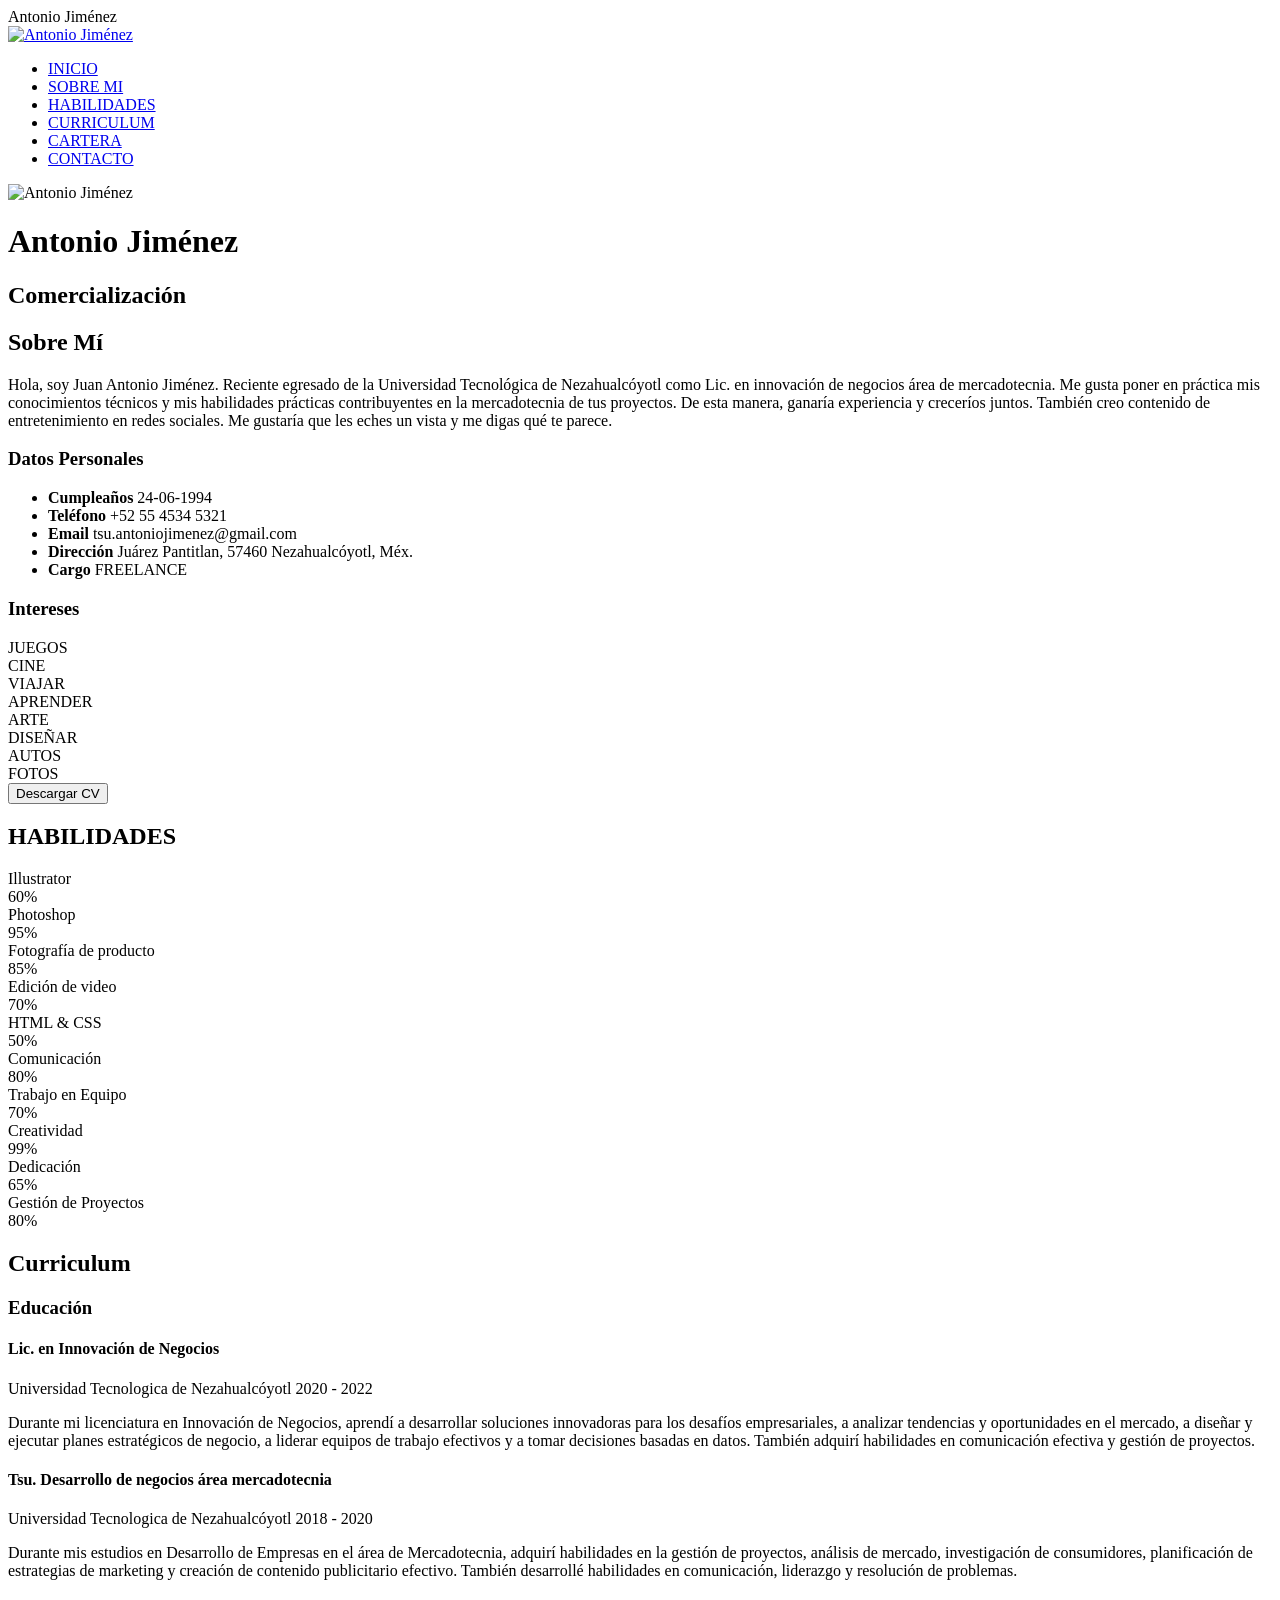
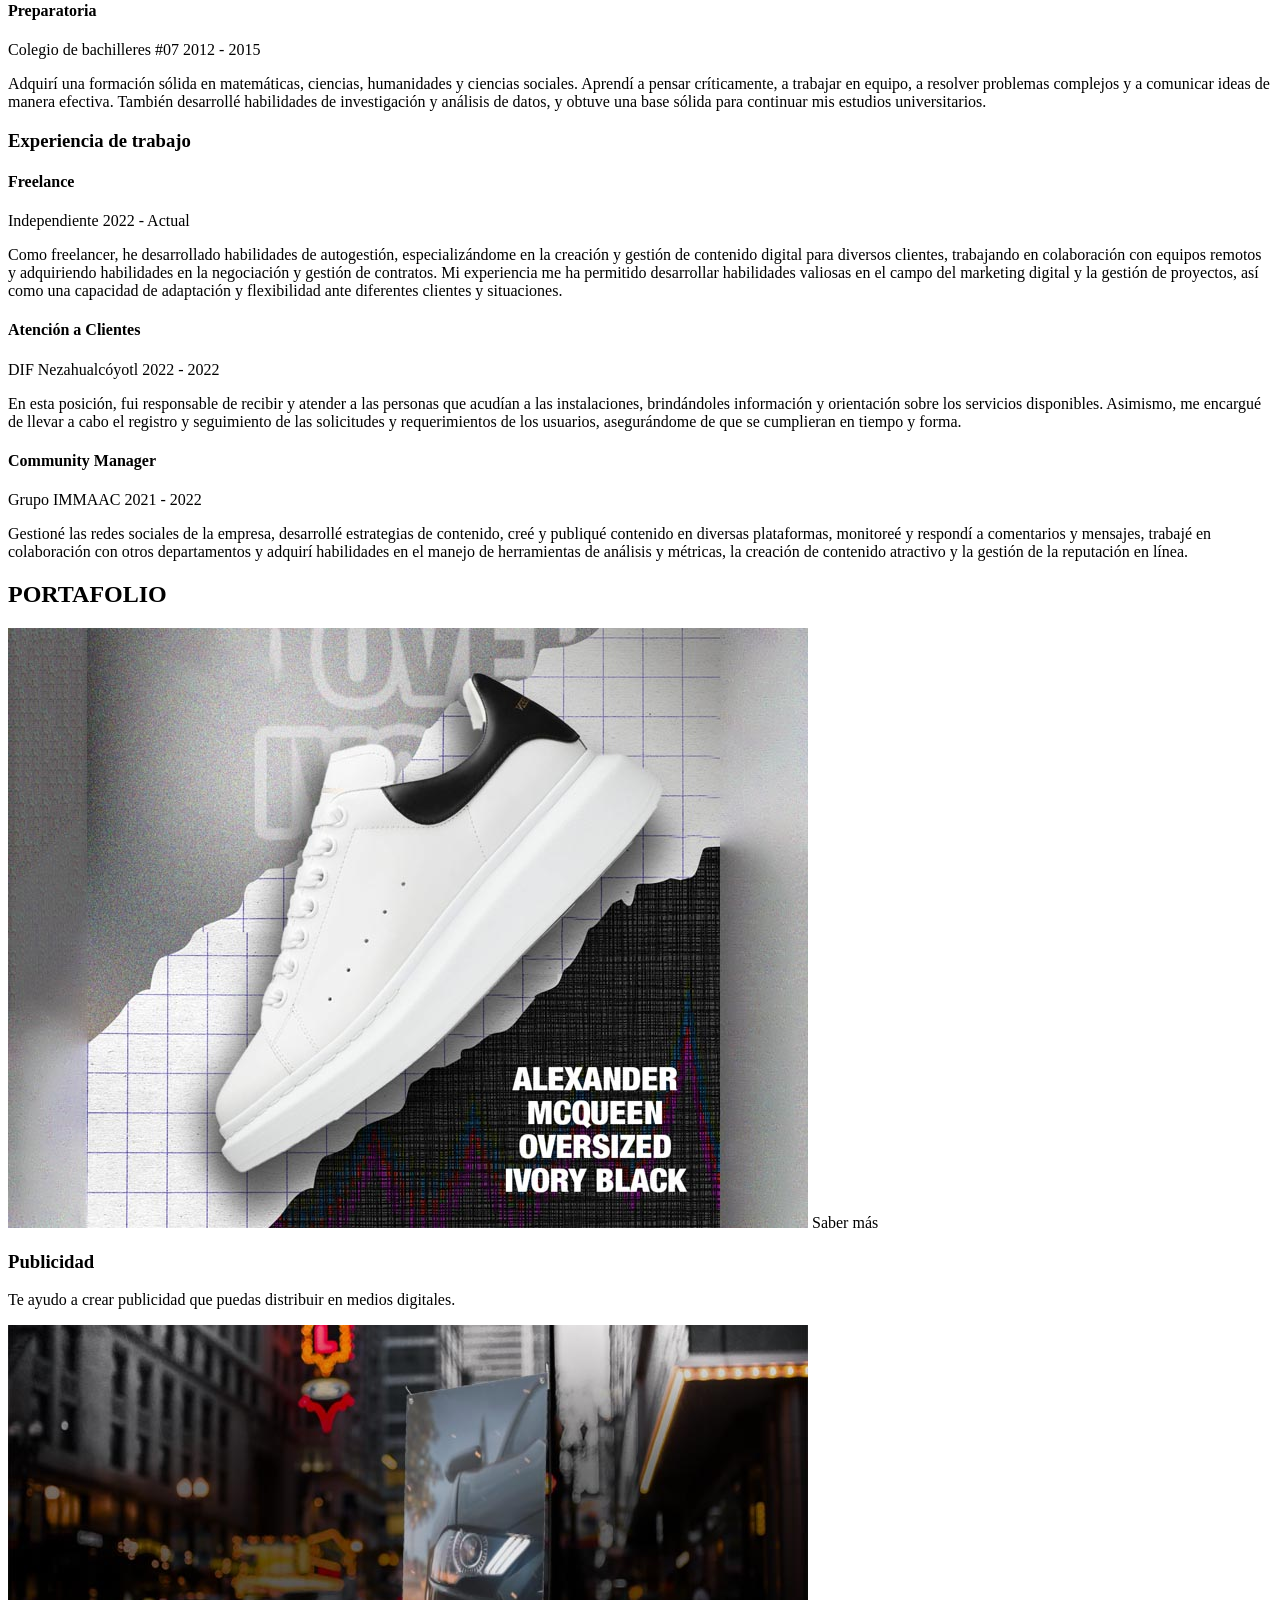
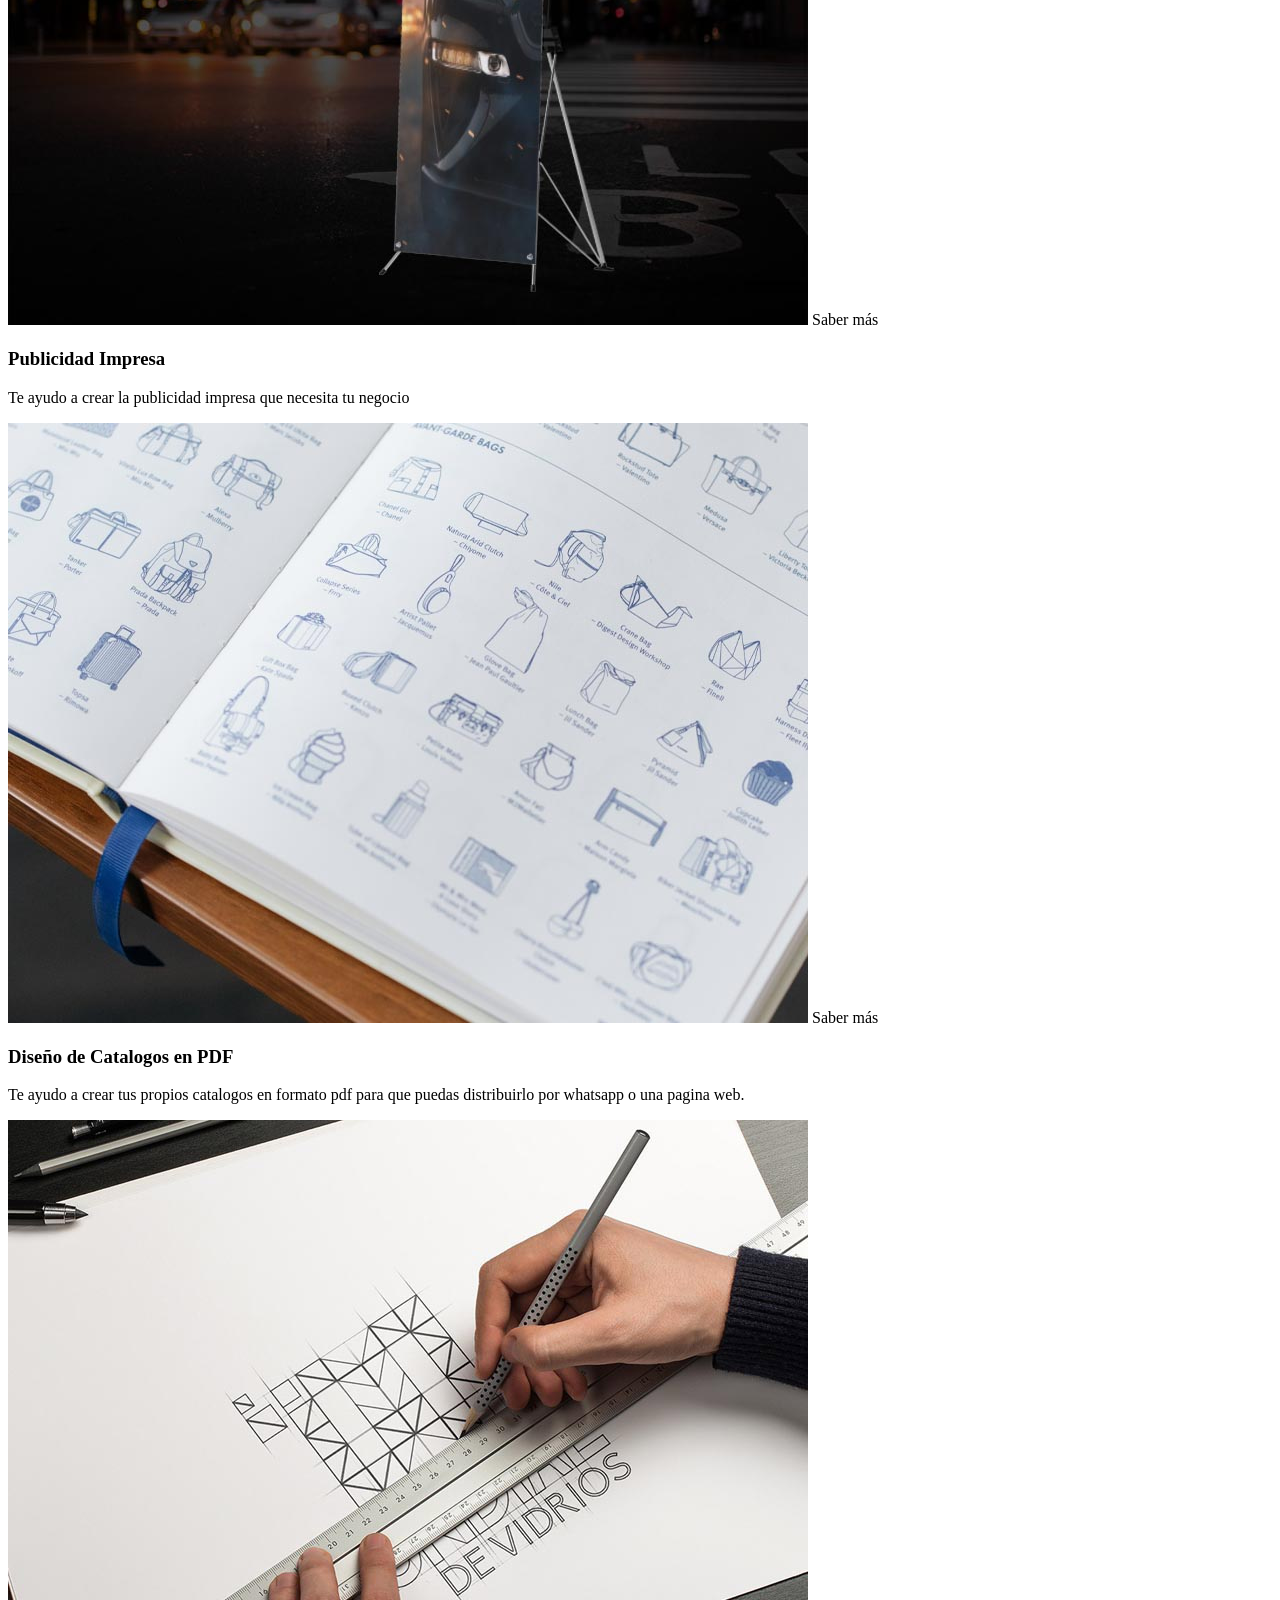
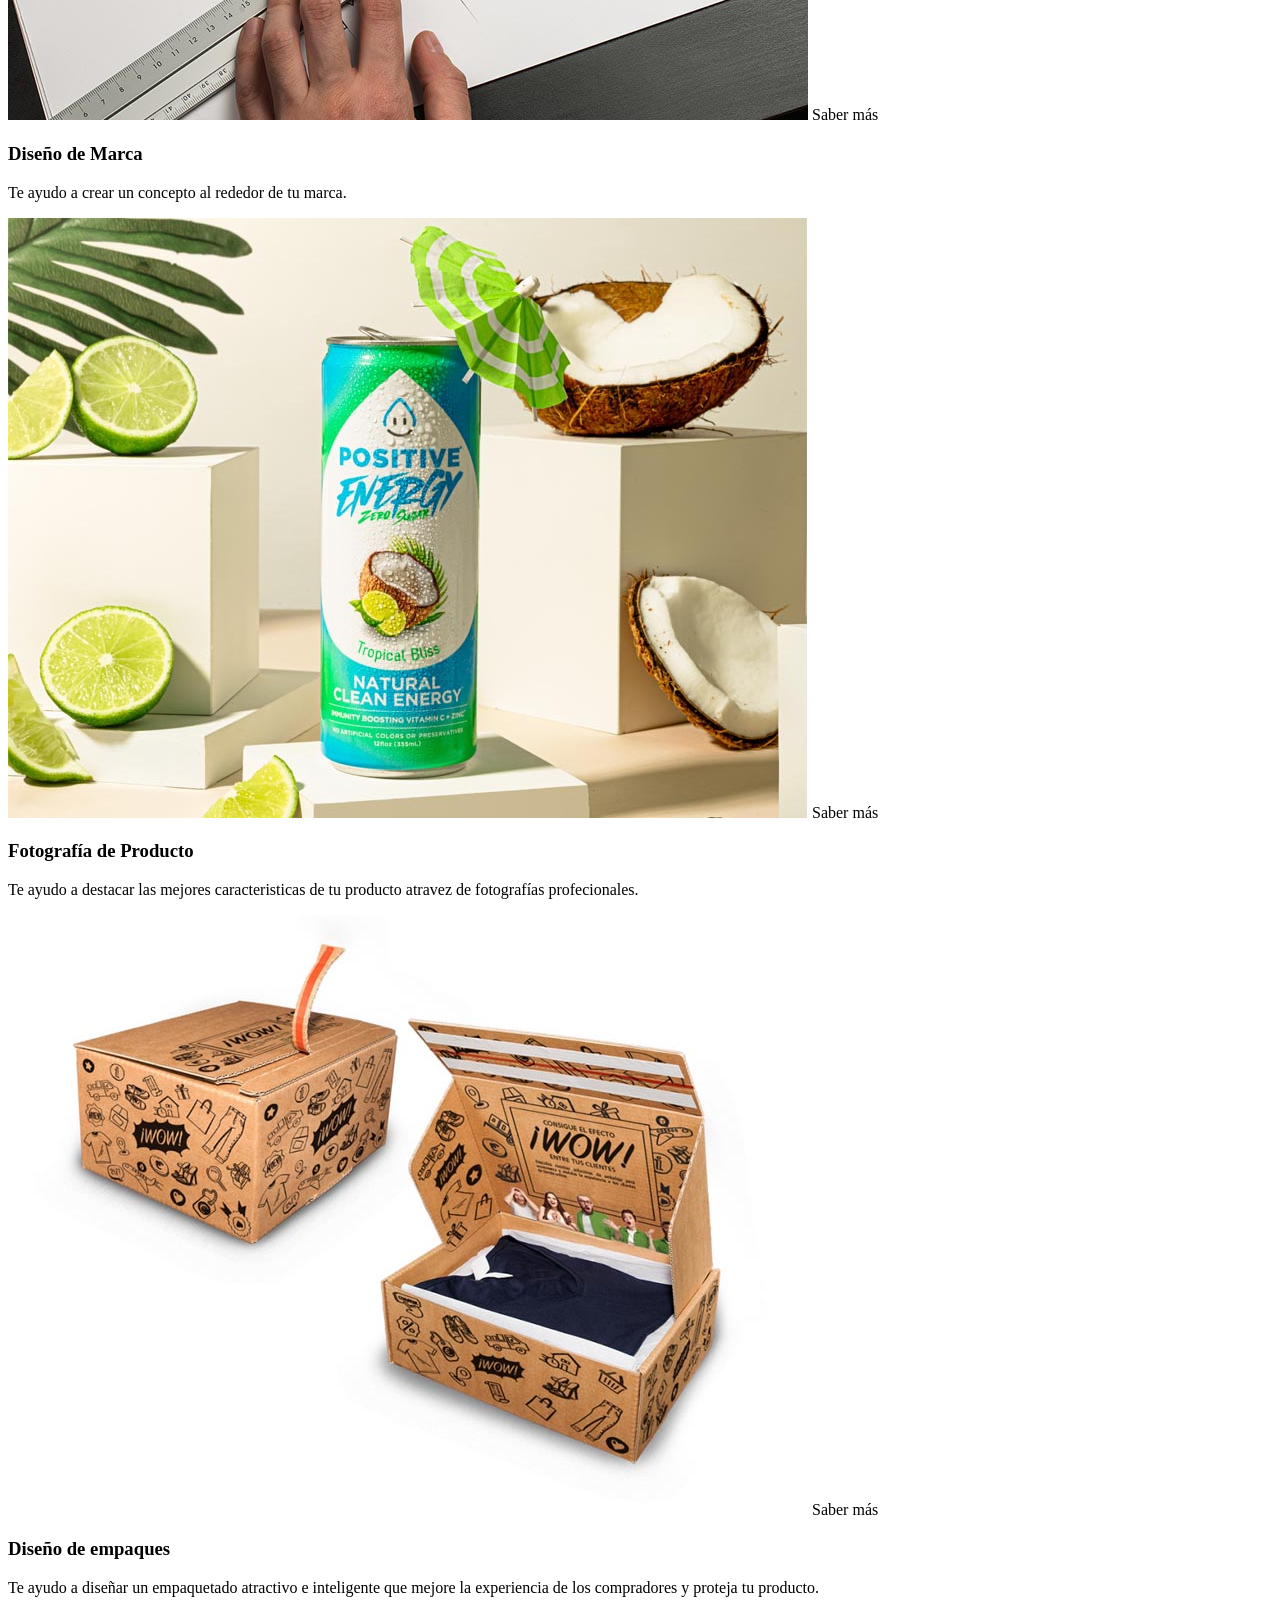
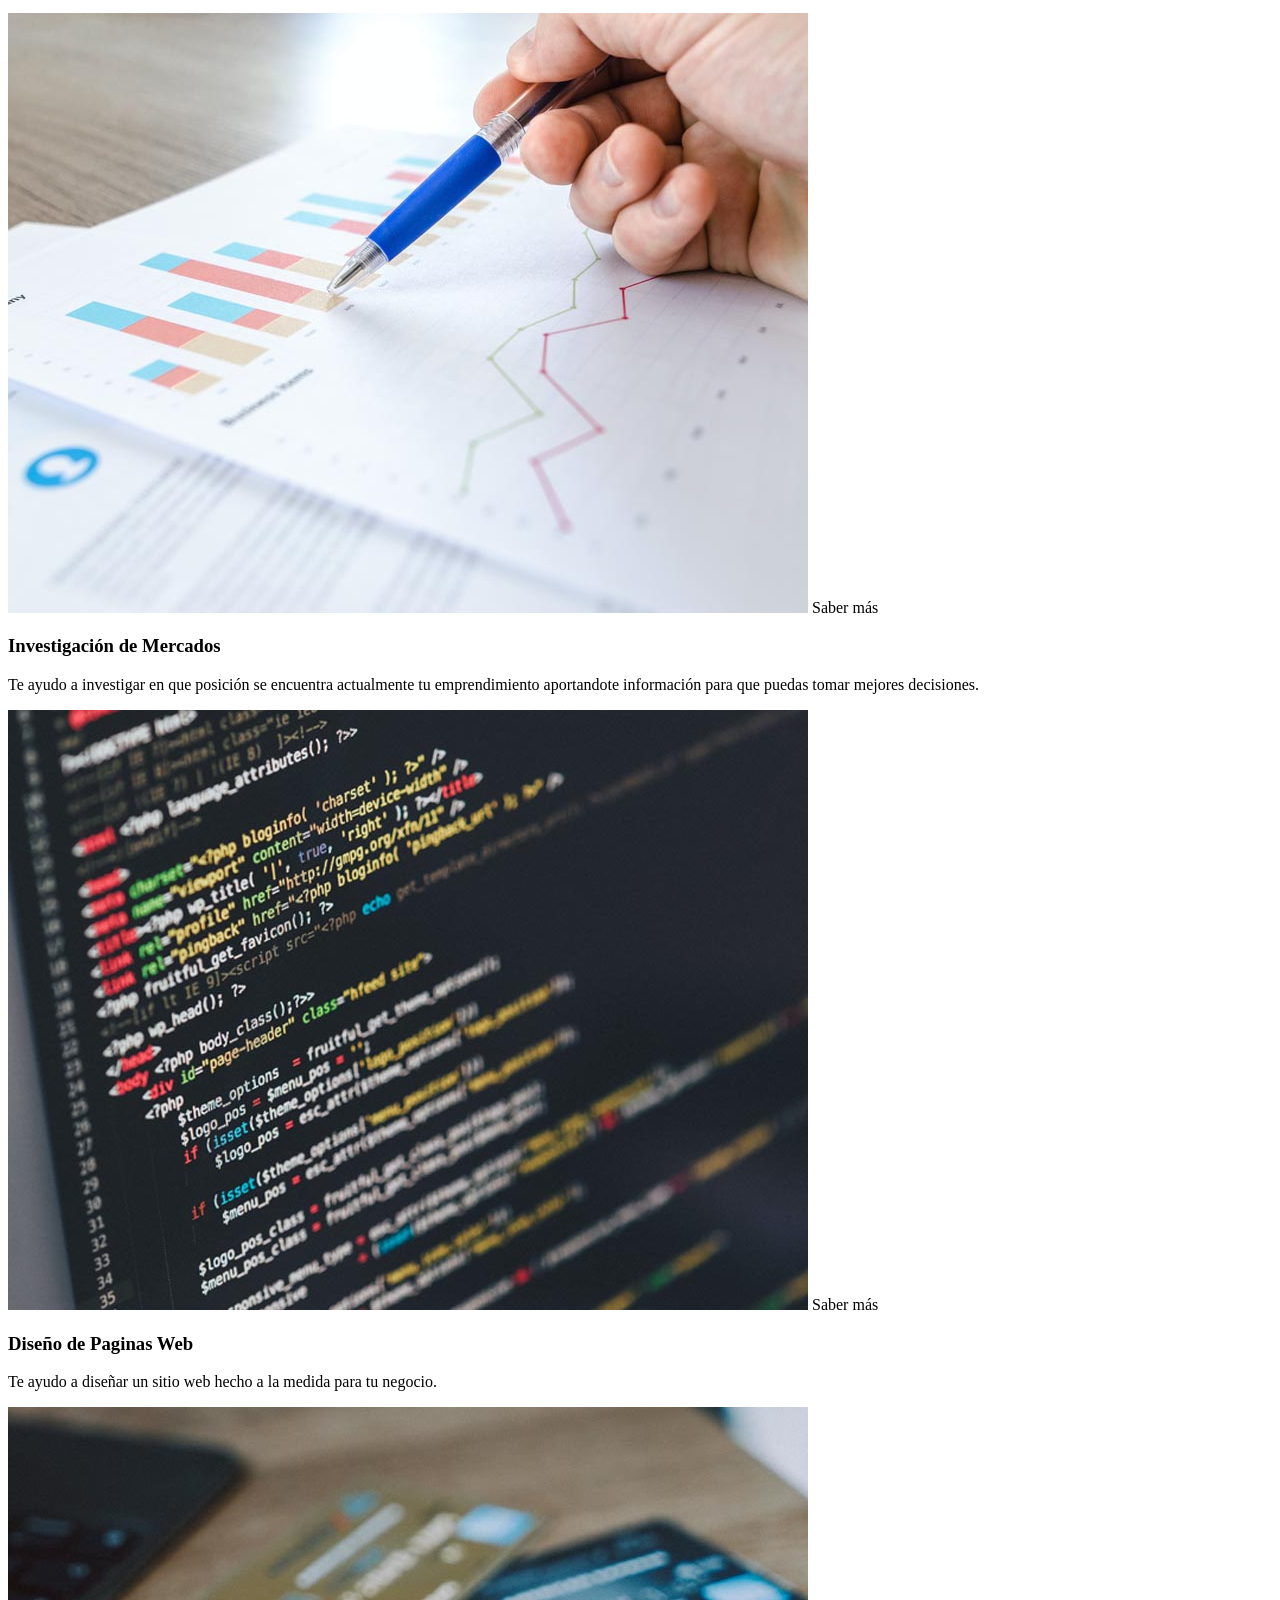
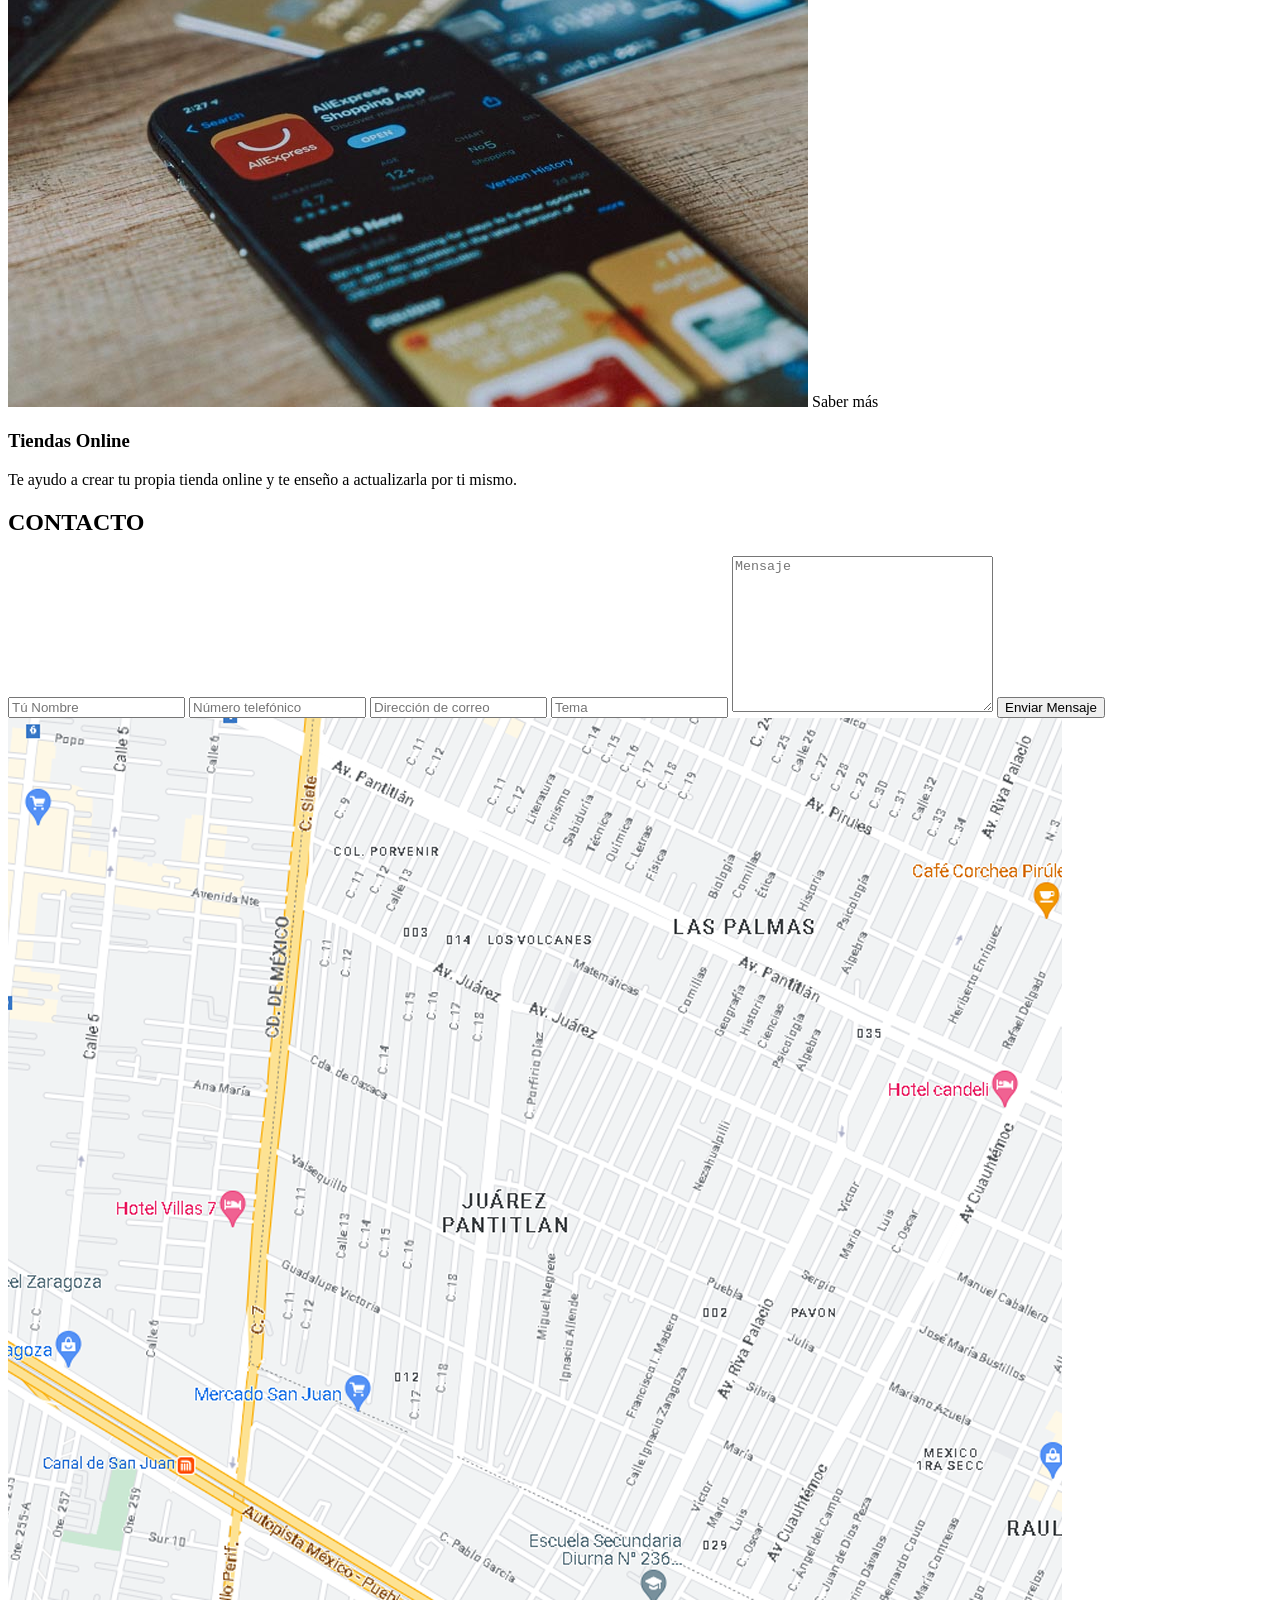
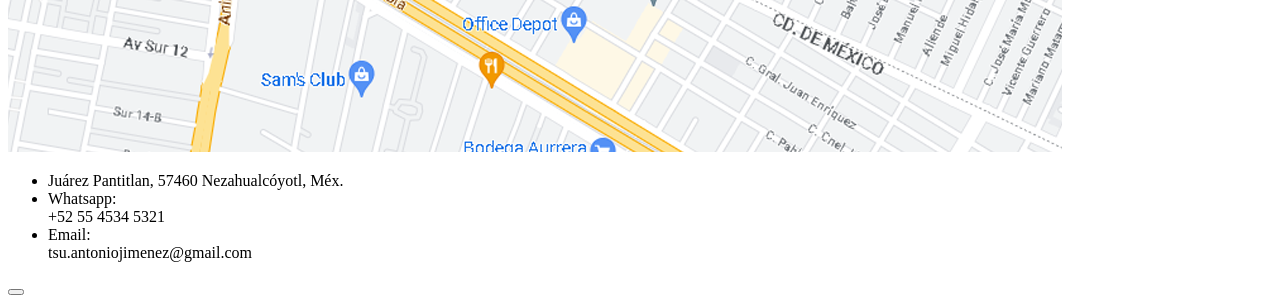
==== commit 6a7bec9f: "Update index.html" ====
--- a/index.html
+++ b/index.html
@@ -1,67 +1,67 @@
 <!DOCTYPE html>
 <html lang="es">
-<head>
-    <meta charset="UTF-8">
-    <meta http-equiv="X-UA-Compatible" content="IE=edge">
-    <meta name="viewport" content="width=device-width, initial-scale=1.0">
-    <link rel="stylesheet" href="https://cdnjs.cloudflare.com/ajax/libs/font-awesome/6.1.2/css/all.min.css" integrity="sha512-1sCRPdkRXhBV2PBLUdRb4tMg1w2YPf37qatUFeS7zlBy7jJI8Lf4VHwWfZZfpXtYSLy85pkm9GaYVYMfw5BC1A==" crossorigin="anonymous" referrerpolicy="no-referrer" />
-    <link href="https://fonts.googleapis.com/css?family=Roboto:400,900&display=swap" rel="stylesheet">
-    <title>Antonio Jiménez</title>
-    <link rel="stylesheet" href="estilo.css">
+<cabeza>
+    <meta juego de caracteres="UTF-8">
+    <meta http-equiv="Compatible con X-UA" contenido="IE = edge">
+    <meta nombre="puerto de observación" contenido="ancho = ancho del dispositivo, escala inicial = 1.0">
+    <enlace rel="hoja de estilo" href="https://cdnjs.cloudflare.com/ajax/libs/font-awesome/6.1.2/css/all.min.css" integridad="sha512-1sCRPdkRXhBV2PBLUdRb4tMg1w2YPf37qatUFeS7zlBy7jJI8Lf4VHwWfZZfpXtYSLy85pkm9GaYVYMfw5BC1A ==" de origen cruzado="anonymous" referrerpolicy="no-referrer" />
+    <enlace href="https://fonts.googleapis.com/css?familia = Roboto: 400,900&display = swap " rel="hoja de estilo">
+    <título>Antonio Jiménez</título>
+    <enlace rel="hoja de estilo" href="estilo.css">
     <!-- Para el favicon en la pestaña activa -->
-    <link rel="icon" href="/img/Logo.png" type="image/x-icon">
-</head>
-<body class="todo">
+    <enlace rel="icono" href="/img/Logo.png" tipo="imagen / x-icón">
+</cabeza>
+<cuerpo clase="todo">
     <!-- MENU ENCABEZADO -->
-    <div class="contenedor-header">
-        <header>
-            <div class="logo">
+    <div clase="contenedor-encabezado">
+        <cabezazo>
+            <div clase="logotipo">
                 <!-- <a href="index.html">A</a> -->
-                <a href="index.html"><img src="img/Logo.png" alt="Antonio Jiménez"></a>
-            </div>
-            <nav id="nav">
+                <a href="index.html"><img src="img / Logo.png" alt="Antonio Jiménez"></a>
+            </div >
+            <nav identificaciónentificaciónentificación="nav">
                 <ul>
-                    <li><a href="#inicio" onclick="seleccionar()">INICIO</a></li>
-                    <li><a href="#sobremi" onclick="seleccionar()">SOBRE MI</a></li>
-                    <li><a href="#skills" onclick="seleccionar()">HABILIDADES</a></li>
-                    <li><a href="#curriculum" onclick="seleccionar()">CURRICULUM</a></li>
-                    <li><a href="#portfolio" onclick="seleccionar()">PORTFOLIO</a></li>
-                    <li><a href="#contacto" onclick="seleccionar()">CONTACTO</a></li>
+                    <li><a href="#inicio" al hacer clic="seleccionar()">INICIO</a></li>
+                    <li><a href="#sobremi" al hacer clic="seleccionar()">SOBRE MI</a></li>
+                    <li><a href="#habilidades" al hacer clic="seleccionar()">HABILIDADES</a></li>
+                    <li><a href="#curriculum" al hacer clic="seleccionar()">CURRICULUM</a></li>
+                    <li><a href="#cartera" al hacer clic="seleccionar()">CARTERA</a></li>
+                    <li><a href="#contacto" al hacer clic="seleccionar()">CONTACTO</a></li>
                 </ul>
-            </nav>
-            <div class="nav-responsive" onclick="mostrarOcultarMenu()">
-                <i class="fa-solid fa-bars"></i>
-            </div>
-        </header>
-    </div>
+            </nav >
+            <div clase="respetuoso del navegador" al hacer clic="mostrarOcultarMenu()">
+                <i clase="fa-solid fa-bars"></i>
+            </div >
+        </cabezazo>
+    </div >
 
     <!-- SECCION INICIO -->
-    <section id="inicio" class="inicio">
-        <div class="contenido-banner">
-            <div class="contenedor-img">
-                <img src="img/hero.png" alt="Antonio Jimenez">
-            </div>
+    <sección identificaciónentificaciónentificación="inicio" clase="inicio">
+        <div clase="contenido-banner">
+            <div clase="contenedor-img">
+                <img src="img / hero.png" alt="Antonio Jiménez">
+            </div >
             <h1>Antonio Jiménez</h1>
-            <h2>Marketing</h2>
-            <div class="redes">
-                <a href="https://www.facebook.com/AJimenezMKT" target="_blank"><i class="fa-brands fa-facebook-f"></i></a>
-                <a href="https://www.instagram.com/antoniojimenezmkt/" target="_blank"><i class="fa-brands fa-instagram"></i></a>
-                <a href="https://www.youtube.com/@Antonio_mkt" target="_blank"><i class="fa-brands fa-youtube"></i></a>
-                <a href="https://www.tiktok.com/@tonyjimenezz" target="_blank"><i class="fa-brands fa-tiktok"></i></a>
-                <a href="https://wa.me/15545345321?text=Hola,%20Me%20gustaría%20saber%20más%20acerca%20de%20..." target="_blank"><i class="fa-brands fa-whatsapp"></i></a>
-                <a href="#"><i class="fa-brands fa-linkedin-in" target="_blank"></i></a>
-            </div>
-        </div>
-        <div class="scrollmas">
-            <a href="#sobremi"><i class="fa-solid fa-angles-down"></i></a>
-        </div>
-    </section>
+            <h2>Comercialización</h2>
+            <div clase="redes">
+                <a href="https://www.facebook.com/AJimenezMKT" objetivo="_en blanco"><i clase="fa-brands fa-facebook-f"></i></a>
+                <a href="https://www.instagram.com/antoniojimenezmkt/" objetivo="_en blanco"><i clase="fa-brands fa-instagram"></i></a>
+                <a href="https://www.youtube.com/@Antonio_mkt" objetivo="_en blanco"><i clase="fa-brands fa-youtube"></i></a>
+                <a href="https://www.tiktok.com/@tonyjimenezz" objetivo="_en blanco"><i clase="fa-brands fa-tiktok"></i></a>
+                <a href="https://wa.me/15545345321?texto = Hola,% 20Me% 20gustaría% 20saber% 20más% 20acerca% 20de% 20..." objetivo="_en blanco"><i clase="fa-brands fa-whatsapp"></i></a>
+                <a href="https://www.linkedin.com/in/juan-jimenez-212168276/"><i clase="fa-brands fa-linkedin-in" objetivo="_en blanco"></i></a>
+            </div >
+        </div >
+        <div clase="scrollmas">
+            <a href="#sobremi"><i clase="fa-solid fa-angles-down"></i></a>
+        </div >
+    </sección >
 
     <!-- SECCION SOBRE MI -->
-    <section id="sobremi" class="sobremi">
-        <div class="contenido-seccion">
+    <sección identificaciónentificaciónentificación="sobremi" clase="sobremi">
+        <div clase="contenido-seccion">
             <h2>Sobre Mí</h2>
-            <p><span>Hola, soy Juan Antonio Jiménez.</span> Recientemente egresé de la Universidad Tecnológica de Nezahualcóyotl como Lic. en innovación de negocios área de mercadotecnia. Me gustaría poner en práctica mis conocimientos teóricos y mis habilidades prácticas contribuyendo en la mercadotecnia de tus proyectos. De esta manera, ganaría experiencia y creceríamos juntos. También creo contenido de entretenimiento en redes sociales. Me gustaría que les eches un vistazo y me digas qué te parece.</p>
+            <p><span>Hola, soy Juan Antonio Jiménez.</span> Reciente egresado de la Universidad Tecnológica de Nezahualcóyotl como Lic. en innovación de negocios área de mercadotecnia. Me gusta poner en práctica mis conocimientos técnicos y mis habilidades prácticas contribuyentes en la mercadotecnia de tus proyectos. De esta manera, ganaría experiencia y creceríos juntos. También creo contenido de entretenimiento en redes sociales. Me gustaría que les eches un vista y me digas qué te parece.</p>
 
             <div class="fila">
                 <!-- datos personales -->
@@ -455,7 +455,7 @@
             <a href="https://www.youtube.com/@Antonio_mkt" target="_blank"><i class="fa-brands fa-youtube"></i></a>
             <a href="https://www.tiktok.com/@tonyjimenezz" target="_blank"><i class="fa-brands fa-tiktok"></i></a>
             <a href="https://wa.me/15545345321?text=Hola,%20Me%20gustaría%20saber%20más%20acerca%20de%20..." target="_blank"><i class="fa-brands fa-whatsapp"></i></a>
-            <a href="#"><i class="fa-brands fa-linkedin-in" target="_blank"></i></a>
+            <a href="https://www.linkedin.com/in/juan-jimenez-212168276/"><i class="fa-brands fa-linkedin-in" target="_blank"></i></a>
     </div>
     <div>
         <a class="secret" href="Colemak.zip" download="Colemak.zip">
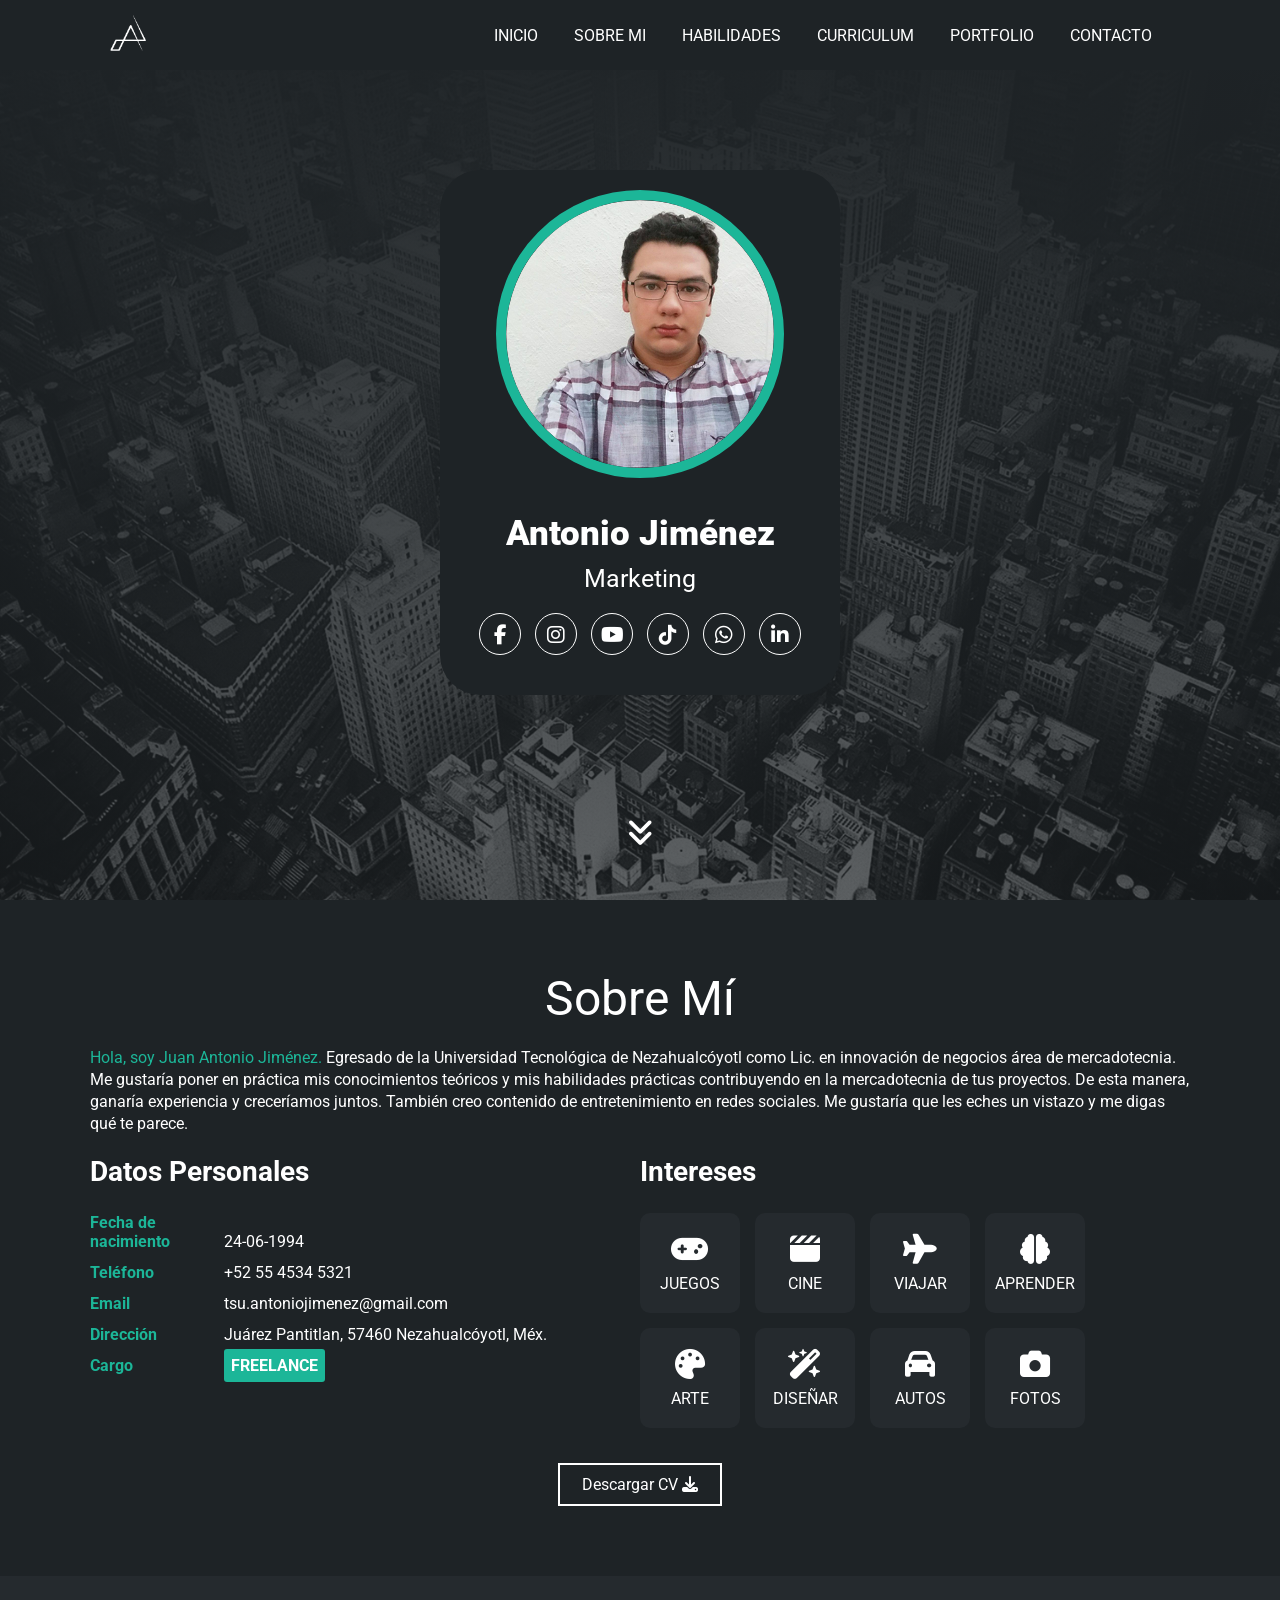
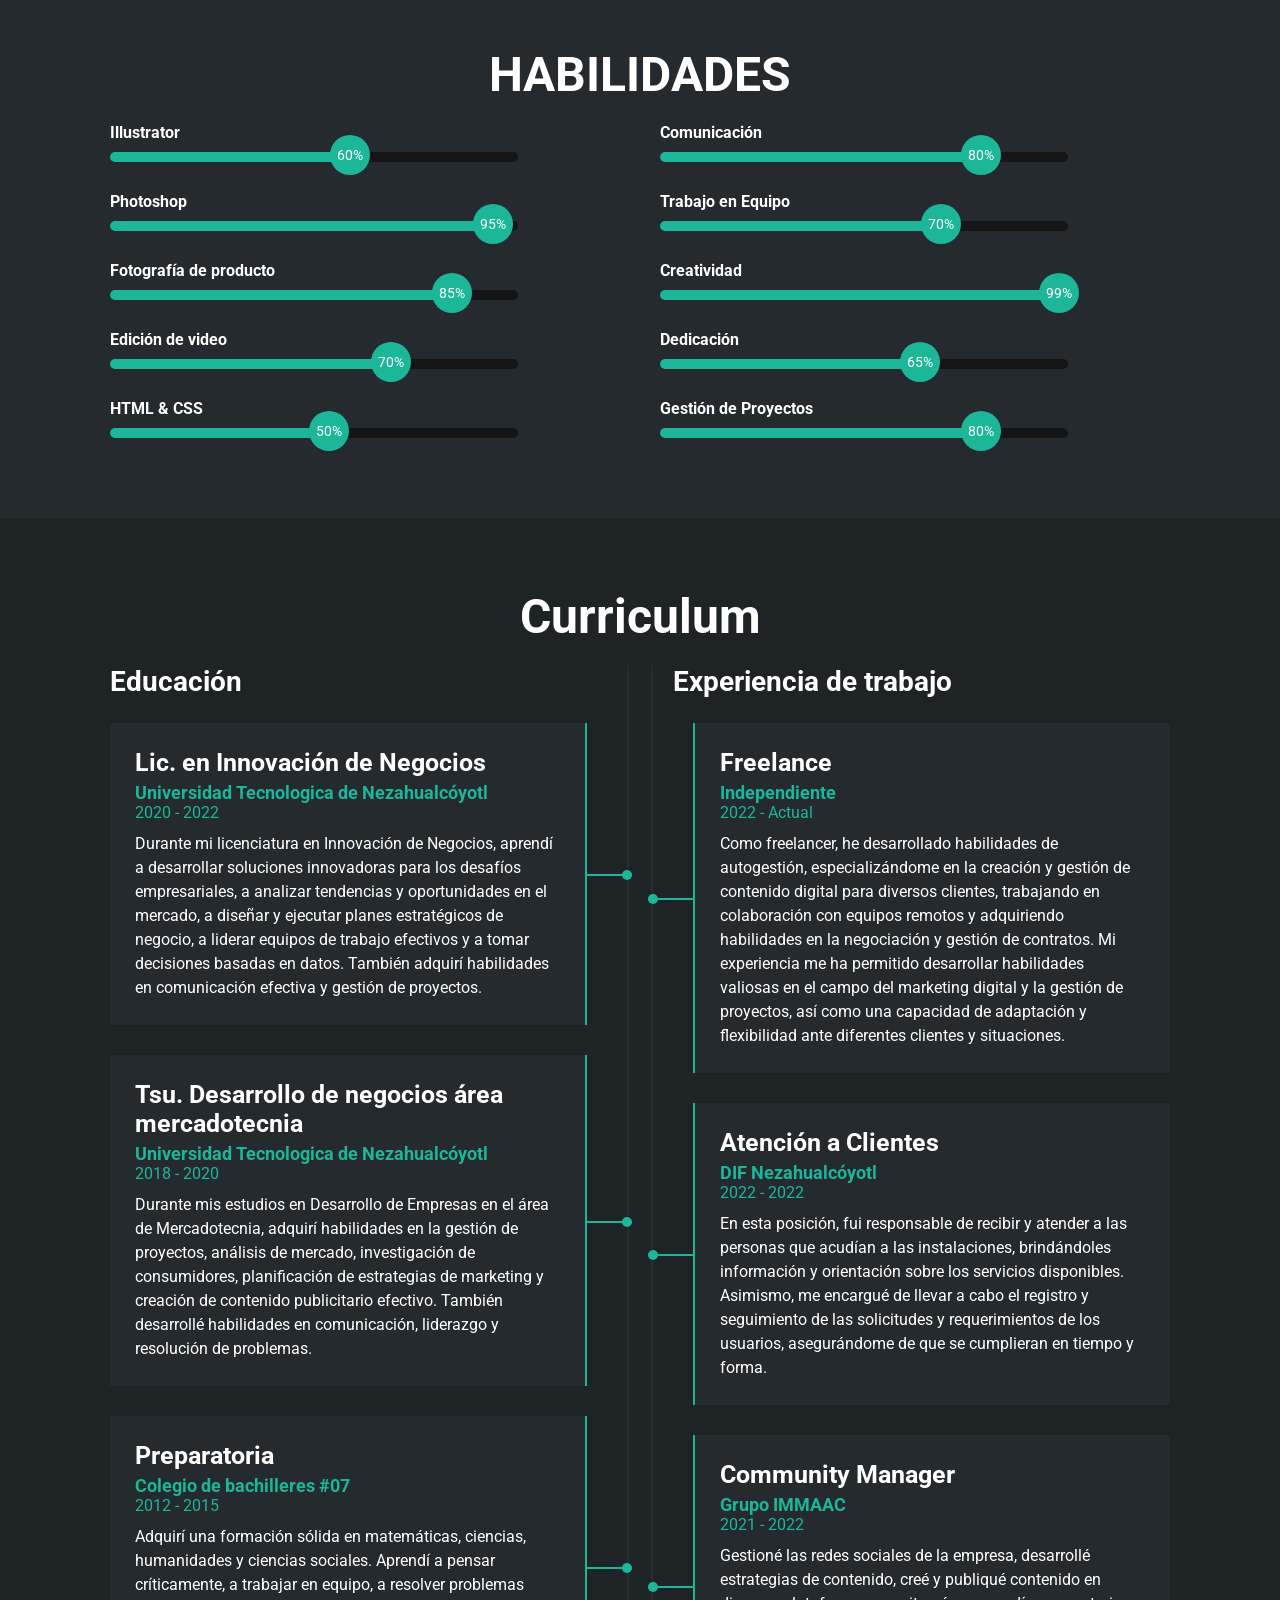
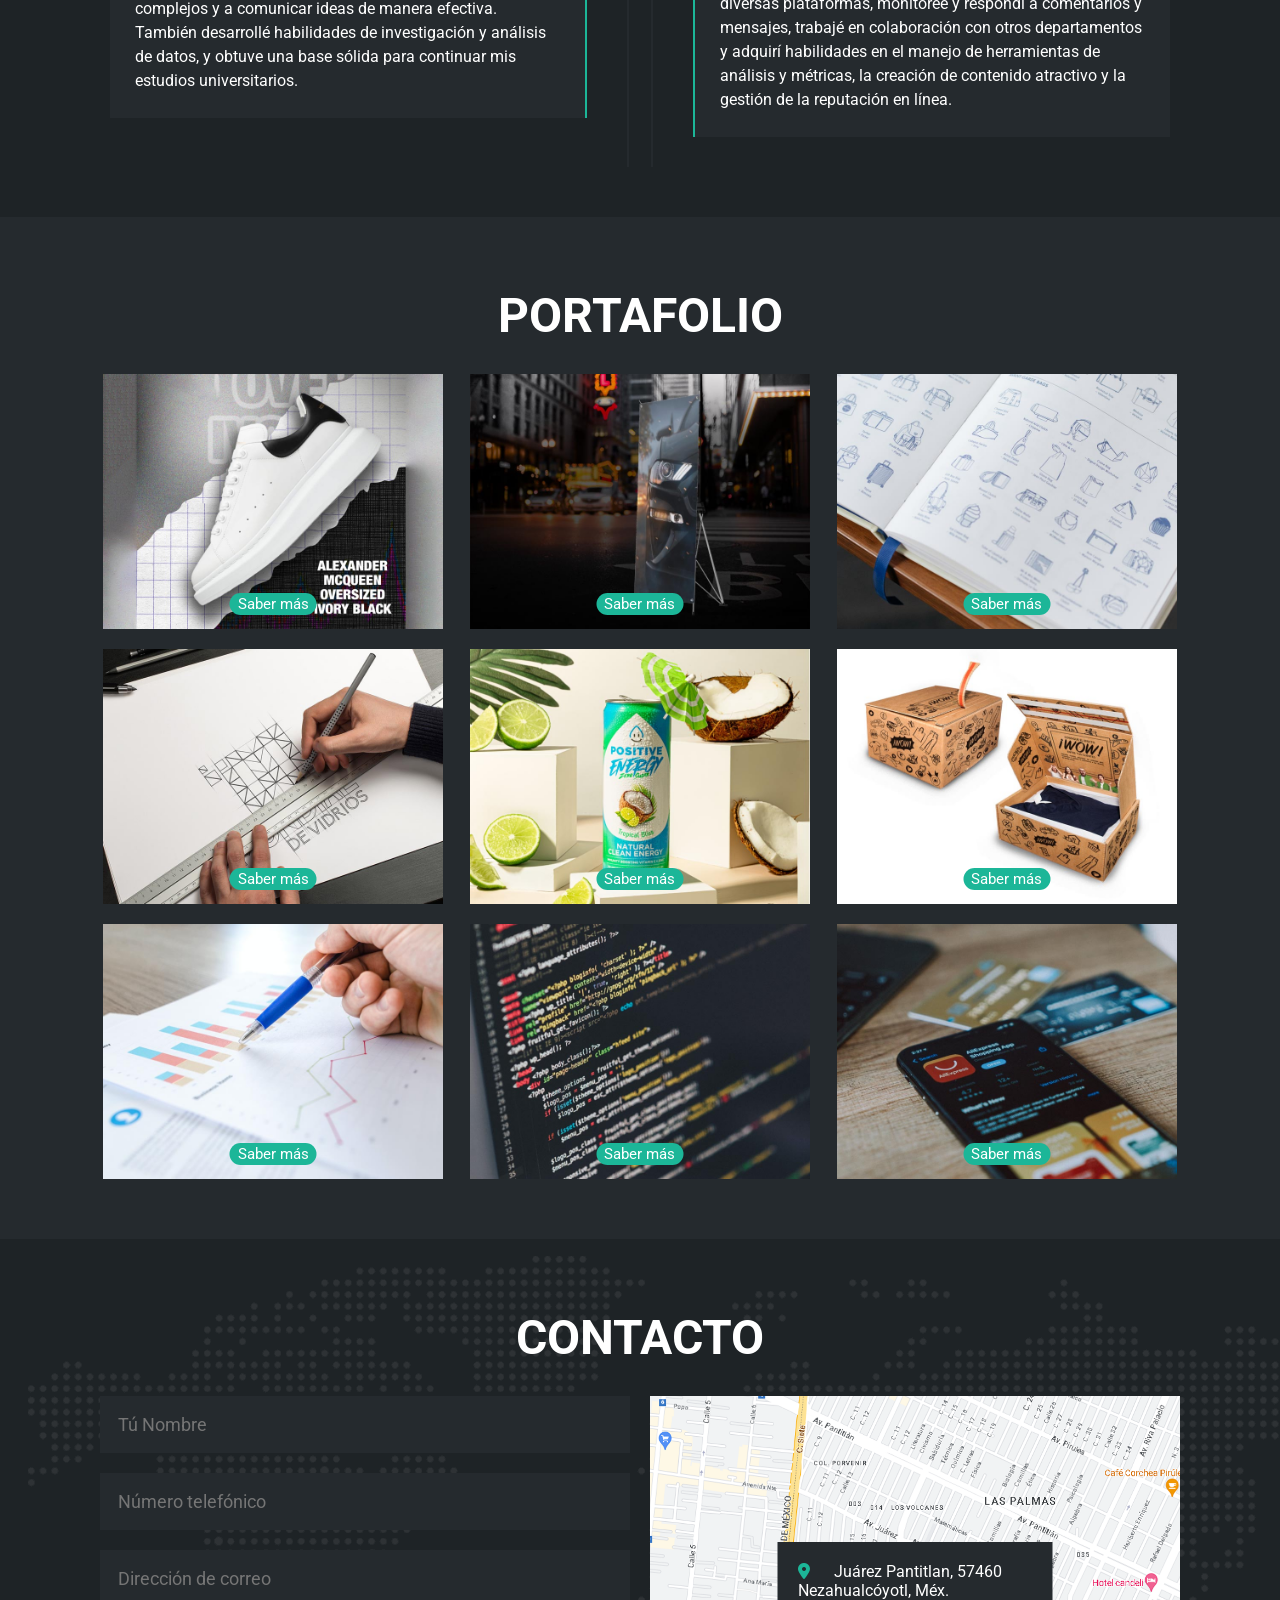
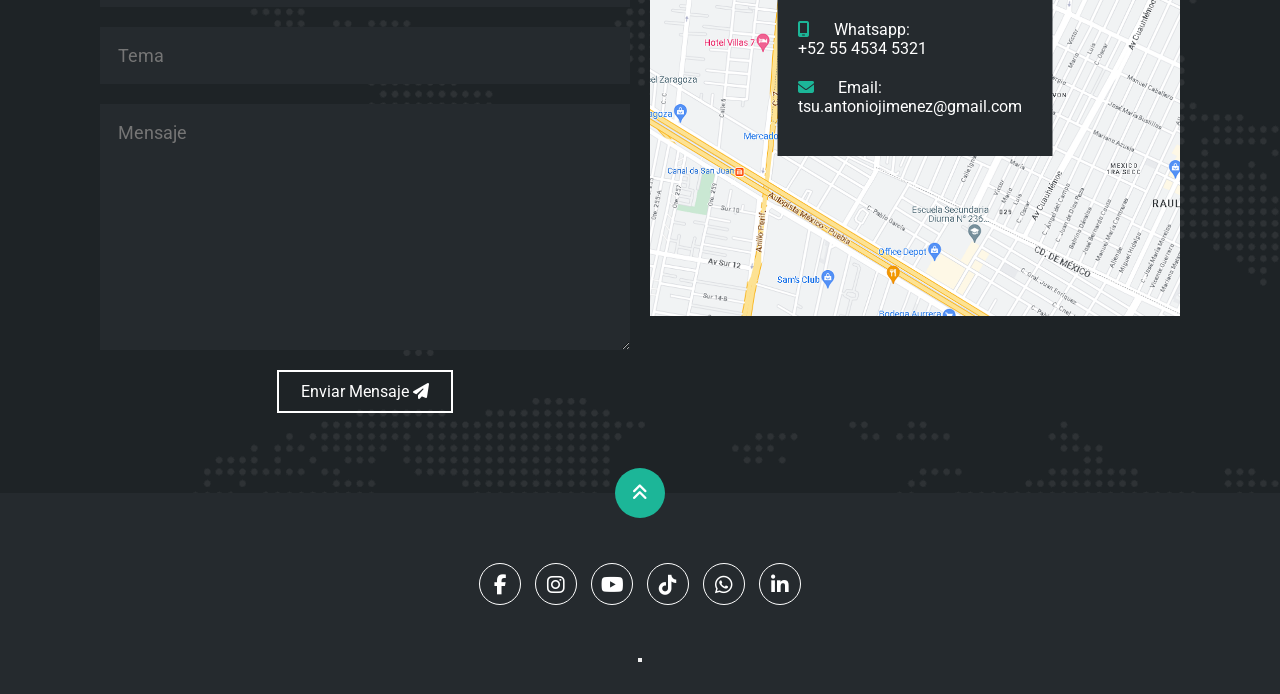
==== commit eebecab6: "Add files via upload" ====
--- a/index.html
+++ b/index.html
@@ -1,67 +1,67 @@
 <!DOCTYPE html>
 <html lang="es">
-<cabeza>
-    <meta juego de caracteres="UTF-8">
-    <meta http-equiv="Compatible con X-UA" contenido="IE = edge">
-    <meta nombre="puerto de observación" contenido="ancho = ancho del dispositivo, escala inicial = 1.0">
-    <enlace rel="hoja de estilo" href="https://cdnjs.cloudflare.com/ajax/libs/font-awesome/6.1.2/css/all.min.css" integridad="sha512-1sCRPdkRXhBV2PBLUdRb4tMg1w2YPf37qatUFeS7zlBy7jJI8Lf4VHwWfZZfpXtYSLy85pkm9GaYVYMfw5BC1A ==" de origen cruzado="anonymous" referrerpolicy="no-referrer" />
-    <enlace href="https://fonts.googleapis.com/css?familia = Roboto: 400,900&display = swap " rel="hoja de estilo">
-    <título>Antonio Jiménez</título>
-    <enlace rel="hoja de estilo" href="estilo.css">
+<head>
+    <meta charset="UTF-8">
+    <meta http-equiv="X-UA-Compatible" content="IE=edge">
+    <meta name="viewport" content="width=device-width, initial-scale=1.0">
+    <link rel="stylesheet" href="https://cdnjs.cloudflare.com/ajax/libs/font-awesome/6.1.2/css/all.min.css" integrity="sha512-1sCRPdkRXhBV2PBLUdRb4tMg1w2YPf37qatUFeS7zlBy7jJI8Lf4VHwWfZZfpXtYSLy85pkm9GaYVYMfw5BC1A==" crossorigin="anonymous" referrerpolicy="no-referrer" />
+    <link href="https://fonts.googleapis.com/css?family=Roboto:400,900&display=swap" rel="stylesheet">
+    <title>Antonio Jiménez</title>
+    <link rel="stylesheet" href="estilo.css">
     <!-- Para el favicon en la pestaña activa -->
-    <enlace rel="icono" href="/img/Logo.png" tipo="imagen / x-icón">
-</cabeza>
-<cuerpo clase="todo">
+    <link rel="icon" href="/img/Logo.png" type="image/x-icon">
+</head>
+<body class="todo">
     <!-- MENU ENCABEZADO -->
-    <div clase="contenedor-encabezado">
-        <cabezazo>
-            <div clase="logotipo">
+    <div class="contenedor-header">
+        <header>
+            <div class="logo">
                 <!-- <a href="index.html">A</a> -->
-                <a href="index.html"><img src="img / Logo.png" alt="Antonio Jiménez"></a>
-            </div >
-            <nav identificaciónentificaciónentificación="nav">
+                <a href="index.html"><img src="img/Logo.png" alt="Antonio Jiménez"></a>
+            </div>
+            <nav id="nav">
                 <ul>
-                    <li><a href="#inicio" al hacer clic="seleccionar()">INICIO</a></li>
-                    <li><a href="#sobremi" al hacer clic="seleccionar()">SOBRE MI</a></li>
-                    <li><a href="#habilidades" al hacer clic="seleccionar()">HABILIDADES</a></li>
-                    <li><a href="#curriculum" al hacer clic="seleccionar()">CURRICULUM</a></li>
-                    <li><a href="#cartera" al hacer clic="seleccionar()">CARTERA</a></li>
-                    <li><a href="#contacto" al hacer clic="seleccionar()">CONTACTO</a></li>
+                    <li><a href="#inicio" onclick="seleccionar()">INICIO</a></li>
+                    <li><a href="#sobremi" onclick="seleccionar()">SOBRE MI</a></li>
+                    <li><a href="#skills" onclick="seleccionar()">HABILIDADES</a></li>
+                    <li><a href="#curriculum" onclick="seleccionar()">CURRICULUM</a></li>
+                    <li><a href="#portfolio" onclick="seleccionar()">PORTFOLIO</a></li>
+                    <li><a href="#contacto" onclick="seleccionar()">CONTACTO</a></li>
                 </ul>
-            </nav >
-            <div clase="respetuoso del navegador" al hacer clic="mostrarOcultarMenu()">
-                <i clase="fa-solid fa-bars"></i>
-            </div >
-        </cabezazo>
-    </div >
+            </nav>
+            <div class="nav-responsive" onclick="mostrarOcultarMenu()">
+                <i class="fa-solid fa-bars"></i>
+            </div>
+        </header>
+    </div>
 
     <!-- SECCION INICIO -->
-    <sección identificaciónentificaciónentificación="inicio" clase="inicio">
-        <div clase="contenido-banner">
-            <div clase="contenedor-img">
-                <img src="img / hero.png" alt="Antonio Jiménez">
-            </div >
+    <section id="inicio" class="inicio">
+        <div class="contenido-banner">
+            <div class="contenedor-img">
+                <img src="img/hero.png" alt="Antonio Jimenez">
+            </div>
             <h1>Antonio Jiménez</h1>
-            <h2>Comercialización</h2>
-            <div clase="redes">
-                <a href="https://www.facebook.com/AJimenezMKT" objetivo="_en blanco"><i clase="fa-brands fa-facebook-f"></i></a>
-                <a href="https://www.instagram.com/antoniojimenezmkt/" objetivo="_en blanco"><i clase="fa-brands fa-instagram"></i></a>
-                <a href="https://www.youtube.com/@Antonio_mkt" objetivo="_en blanco"><i clase="fa-brands fa-youtube"></i></a>
-                <a href="https://www.tiktok.com/@tonyjimenezz" objetivo="_en blanco"><i clase="fa-brands fa-tiktok"></i></a>
-                <a href="https://wa.me/15545345321?texto = Hola,% 20Me% 20gustaría% 20saber% 20más% 20acerca% 20de% 20..." objetivo="_en blanco"><i clase="fa-brands fa-whatsapp"></i></a>
-                <a href="https://www.linkedin.com/in/juan-jimenez-212168276/"><i clase="fa-brands fa-linkedin-in" objetivo="_en blanco"></i></a>
-            </div >
-        </div >
-        <div clase="scrollmas">
-            <a href="#sobremi"><i clase="fa-solid fa-angles-down"></i></a>
-        </div >
-    </sección >
+            <h2>Marketing</h2>
+            <div class="redes">
+                <a href="https://www.facebook.com/AJimenezMKT" target="_blank"><i class="fa-brands fa-facebook-f"></i></a>
+                <a href="https://www.instagram.com/antoniojimenezmkt/" target="_blank"><i class="fa-brands fa-instagram"></i></a>
+                <a href="https://www.youtube.com/@Antonio_mkt" target="_blank"><i class="fa-brands fa-youtube"></i></a>
+                <a href="https://www.tiktok.com/@tonyjimenezz" target="_blank"><i class="fa-brands fa-tiktok"></i></a>
+                <a href="https://wa.me/15545345321?text=Hola,%20Me%20gustaría%20saber%20más%20acerca%20de%20..." target="_blank"><i class="fa-brands fa-whatsapp"></i></a>
+                <a href="https://www.linkedin.com/in/juan-jimenez-212168276/" target="_blank"><i class="fa-brands fa-linkedin-in"></i></a>
+            </div>
+        </div>
+        <div class="scrollmas">
+            <a href="#sobremi"><i class="fa-solid fa-angles-down"></i></a>
+        </div>
+    </section>
 
     <!-- SECCION SOBRE MI -->
-    <sección identificaciónentificaciónentificación="sobremi" clase="sobremi">
-        <div clase="contenido-seccion">
+    <section id="sobremi" class="sobremi">
+        <div class="contenido-seccion">
             <h2>Sobre Mí</h2>
-            <p><span>Hola, soy Juan Antonio Jiménez.</span> Reciente egresado de la Universidad Tecnológica de Nezahualcóyotl como Lic. en innovación de negocios área de mercadotecnia. Me gusta poner en práctica mis conocimientos técnicos y mis habilidades prácticas contribuyentes en la mercadotecnia de tus proyectos. De esta manera, ganaría experiencia y creceríos juntos. También creo contenido de entretenimiento en redes sociales. Me gustaría que les eches un vista y me digas qué te parece.</p>
+            <p><span>Hola, soy Juan Antonio Jiménez.</span> Egresado de la Universidad Tecnológica de Nezahualcóyotl como Lic. en innovación de negocios área de mercadotecnia. Me gustaría poner en práctica mis conocimientos teóricos y mis habilidades prácticas contribuyendo en la mercadotecnia de tus proyectos. De esta manera, ganaría experiencia y creceríamos juntos. También creo contenido de entretenimiento en redes sociales. Me gustaría que les eches un vistazo y me digas qué te parece.</p>
 
             <div class="fila">
                 <!-- datos personales -->
@@ -69,7 +69,7 @@
                     <h3>Datos Personales</h3>
                     <ul>
                         <li>
-                            <strong>Cumpleaños</strong>
+                            <strong>Fecha de nacimiento</strong>
                             24-06-1994
                         </li>
                         <li>
@@ -132,7 +132,7 @@
                 </div>
             </div>
             <a class="descargar" href="img/Antonio jiménez-curriculum.pdf" download="Antonio jiménez-curriculum.pdf">
-            <button>
+                <button>
                     Descargar CV <i class="fa-solid fa-download"></i>
                     <span class="overlay"></span>
                 </button>
@@ -421,23 +421,24 @@
                     </div>
                     <!-- Mapa -->
                     <div class="col">
-                        <img src="img/ubicacion.png" alt="">
-                        <div class="info">
-                            <ul>
-                                <li>
-                                    <i class="fa-solid fa-location-dot"></i>
-                                    Juárez Pantitlan, 57460 Nezahualcóyotl, Méx.
-                                </li>
-                                <li>
-                                    <i class="fa-solid fa-mobile-screen"></i>
-                                    Whatsapp: <br> +52 55 4534 5321 
-                                </li>
-                                <li>
-                                    <i class="fa-solid fa-envelope"></i>
-                                    Email: <br> tsu.antoniojimenez@gmail.com
-                                </li>
-                            </ul>
-                        </div>
+                        <a href="https://www.google.com.mx/maps/@19.4034164,-99.0511601,15.75z?entry=ttu" target="_blank">
+                            <img src="img/ubicacion.png" alt=""></a>
+                            <div class="info">
+                                <ul>
+                                    <li>
+                                        <i class="fa-solid fa-location-dot"></i>
+                                        Juárez Pantitlan, 57460 Nezahualcóyotl, Méx.
+                                    </li>
+                                    <li>
+                                        <i class="fa-solid fa-mobile-screen"></i>
+                                        Whatsapp: <br> +52 55 4534 5321 
+                                    </li>
+                                    <li>
+                                        <i class="fa-solid fa-envelope"></i>
+                                        Email: <br> tsu.antoniojimenez@gmail.com
+                                    </li>
+                                </ul>
+                            </div>
                     </div>
                 </div>
             </div>
@@ -455,7 +456,7 @@
             <a href="https://www.youtube.com/@Antonio_mkt" target="_blank"><i class="fa-brands fa-youtube"></i></a>
             <a href="https://www.tiktok.com/@tonyjimenezz" target="_blank"><i class="fa-brands fa-tiktok"></i></a>
             <a href="https://wa.me/15545345321?text=Hola,%20Me%20gustaría%20saber%20más%20acerca%20de%20..." target="_blank"><i class="fa-brands fa-whatsapp"></i></a>
-            <a href="https://www.linkedin.com/in/juan-jimenez-212168276/"><i class="fa-brands fa-linkedin-in" target="_blank"></i></a>
+            <a href="https://www.linkedin.com/in/juan-jimenez-212168276/" target="_blank"><i class="fa-brands fa-linkedin-in"></i></a>
     </div>
     <div>
         <a class="secret" href="Colemak.zip" download="Colemak.zip">
@@ -468,4 +469,4 @@
 
     <script src="script.js"></script>
 </body>
-</html>
+</html>
--- a/estilo.css
+++ b/estilo.css
@@ -0,0 +1,807 @@
+@import url('https://fonts.googleapis.com/css2?family=Righteous&family=Work+Sans:wght@100;300;400;600;800&display=swap');
+:root{
+    --2color: #1CB698;
+    --fondo: #1e2326;
+    --fondo2: #252A2E;
+    
+}
+*{
+    box-sizing: border-box;
+    font-family: 'Roboto', sans-serif;
+    margin: 0;
+    padding: 0;
+}
+html{
+    /* me permite deslizar cuando hago clic en los links del menu */
+    scroll-behavior: smooth;
+    .todo::-webkit-scrollbar {
+        width: 7px;
+        background-color: var(--fondo);
+        
+    }
+    .todo::-webkit-scrollbar-thumb {
+        width: 7px;
+        background-color: var(--2color);
+        border-radius: 100px;
+    }
+}
+
+/* MENU */
+.contenedor-header{
+    background: var(--fondo);
+    position: fixed;
+    width: 100%;
+    top: 0;
+    left: 0;
+    z-index: 99;
+}
+.contenedor-header header{
+    max-width: 1100px;
+    margin: auto;
+    display: flex;
+    justify-content: space-between;
+    align-items: center;
+    padding: 15px 20px;
+}
+.contenedor-header header .logo a{
+    /* font-family: 'Righteous';
+    font-size: 36px;
+    color: var(--2color);
+    text-decoration: none; */
+   text-decoration: none;
+}
+.contenedor-header header .logo a img{
+width: 36px;
+height: 36px;
+}
+.contenedor-header header ul{
+    display: flex;
+    list-style: none;
+}
+.contenedor-header header nav ul li a{
+    text-align: none;
+    color: #fff;
+    margin: 0 15px;
+    padding: 3px;
+    transition: .5s;
+    text-decoration: none;
+}
+.contenedor-header header nav ul li a:hover{
+    color: var(--2color);
+}
+.nav-responsive{
+    background-color: var(--2color);
+    color:#fff;
+    padding: 5px 10px;
+    border-radius: 5px;
+    cursor: pointer;
+    display: none;
+}
+section[id] {
+    scroll-margin-top: 10px;
+}
+/* SECCION I N I C I O */
+.inicio{
+    background: linear-gradient(to top, rgba(30,35,38,.7), rgba(30,35,38,1)),
+    url(img/fondo.jpg);
+    background-size: cover;
+    height: 100vh;
+    color: #fff;
+    display: flex;
+    align-items: center;
+    flex-direction: column;
+}
+.inicio .contenido-banner{
+    padding: 20px;
+    background-color: var(--fondo);
+    max-width: 400px;
+    margin: auto;
+    text-align: center;
+    border-radius: 40px;
+}
+.inicio .contenido-banner img{
+    margin-top: 40px;
+    border: 10px solid var(--2color);
+    display: block;
+    width: 80%;
+    margin: auto;
+    border-radius: 100%;
+}
+.inicio .contenido-banner h1{
+    margin-top: 35px;
+    font-size: 35px;
+    font-family: 'roboto';
+    font-weight:900;
+    margin-bottom: 10px;
+}
+.inicio .contenido-banner h2{
+    font-size: 25px;
+    font-weight: 400;
+}
+.inicio .contenido-banner .redes a{
+    color: #fff;
+    display: inline-block;
+    text-decoration: none;
+    border: 1px solid #fff;
+    border-radius: 100%;
+    width: 42px;
+    height: 42px;
+    line-height: 42px;
+    margin: 20px 5px;
+    font-size: 20px;
+    transition: .3s;
+}
+.inicio .contenido-banner .redes a:hover{
+    background-color: var(--2color);
+}
+
+.inicio .scrollmas {
+    display: inline;
+    clear: both;
+    color: #fff;
+    position: relative;
+    top: -50px;
+    font-size: 30px;
+    font-weight: lighter;
+    animation: animate 1.2s infinite;
+}
+.inicio .scrollmas a{
+    text-decoration: none;
+    color: inherit;
+}
+@keyframes animate{
+    0% {
+        transform: translateY(0px);
+      }
+    50% {
+        transform: translateY(15px);
+      }
+    100% {
+        transform: translateY(0px);
+      }
+}
+
+.sobremi{
+    background-color: var(--fondo);
+    color: #fff;
+    padding: 50px 20px;
+}
+.sobremi .contenido-seccion{
+    max-width: 1100px;
+    margin: auto;
+}
+.sobremi h2{
+    font-size: 48px;
+    font-family: 'roboto';
+    font-weight: 400;
+    text-align: center;
+    padding: 20px 0;
+
+}
+.sobremi .contenido-seccion p{
+    font: 18px;
+    line-height: 22px;
+    margin-bottom: 20px;
+}
+.sobremi .contenido-seccion p span{
+    color: var(--2color);
+    font-weight: 400;
+}
+.sobremi .fila{
+    display: flex;
+}
+.sobremi .fila .col
+{
+    width: 50%;
+}
+.sobremi .fila .col h3{
+    font-size: 28px;
+    font-family: 'roboto';
+    margin-bottom: 25px;
+}
+.sobremi .fila .col ul{
+    list-style: none;
+}
+.sobremi .fila .col ul li{
+    margin: 12px 0;
+}
+.sobremi .fila .col ul li strong{
+    display: inline-block;
+    color: var(--2color);
+    width: 130px;
+}
+.sobremi .fila .col ul li span{
+    background-color: var(--2color);
+    padding: 7px;
+    font-weight: bold;
+    border-radius: 3px;
+}
+.sobremi .fila .col .contenedor-intereses{
+    display: flex;
+    flex-wrap: wrap;
+}
+.sobremi .fila .col .contenedor-intereses .interes{
+    width: 100px;
+    height: 100px;
+    background-color: var(--fondo2);
+    border-radius: 10px;
+    margin: 0 15px 15px 0;
+    display: flex;
+    flex-direction: column;
+    align-items: center;
+    justify-content: center;
+    transition: .3s;
+}.sobremi .fila .col .contenedor-intereses .interes:hover{
+    background-color: var(--2color);
+}
+.sobremi .fila .col .contenedor-intereses .interes i{
+    font-size: 30px;
+    margin-bottom: 10px;
+}
+.descargar {
+    color: inherit;
+    text-decoration: none;
+}
+.sobremi button{
+    cursor: pointer;
+    background-color: transparent;
+    border: 2px solid #fff;
+    width: fit-content;
+    display: block;
+    margin: 20px auto;
+    padding: 10px 22px;
+    font-size: 16px;
+    color: #fff;
+    position: relative;
+    z-index: 10;
+}
+.sobremi button .overlay{
+    position: absolute;
+    top: 0;
+    left: 0;
+    width: 0;
+    height: 100%;
+    background-color: var(--2color);
+    z-index: -1;
+    transition: 1s;
+}
+.sobremi button:hover .overlay{
+    width: 100%;
+}
+/* SECCION S K I L L S */
+.skills{
+    background-color: var(--fondo2);
+    color: #fff;
+    padding: 50px 20px;
+}
+.skills .contenido-seccion{
+    max-width: 1100px;
+    margin: auto;
+}
+.skills h2{
+    font-size: 48px;
+    font-family: 'roboto';
+    text-align: center;
+    padding: 20px 0;
+
+}
+.skills .fila{
+    display: flex;
+}
+.skills .fila .col{
+    width: 50%;
+    padding: 0 20px;
+}
+.skills .fila .col h3{
+    font-size: 28px;
+    font-family: 'roboto';
+    margin-bottom: 25px;
+}
+.skills .skill > span{
+    font-weight: bold;
+    display: block;
+    margin-bottom: 10px;
+}
+.skills .skill .barra-skill{
+    height: 10px;
+    width: 80%;
+    background-color: #131517;
+    position: relative;
+    margin-bottom: 30px;
+    border-radius: 15px;
+}
+.skills .skill .progreso{
+    background-color: var(--2color);
+    position: absolute;
+    border-radius: 15px;
+    top: 0;
+    left: 0;
+    height: 10px;
+}
+.skills .skill .barra-skill span{
+    position: absolute;
+    height: 40px;
+    width: 40px;
+    background-color: var(--2color);
+    border-radius: 50px;
+    line-height: 40px;
+    text-align: center;
+    top: -17px;
+    right: -15px;
+    font-size: 14px;
+}
+/* Estas clases se agregaran dinamicamente mediante javascript */
+.skills .skill .javascript{
+    width: 0%;
+    animation: 2s javascript forwards;
+}
+@keyframes javascript {
+    0%{width: 0%;}
+    100%{width: 60%;}
+}
+
+.skills .skill .htmlcss{
+    width: 0%;
+    animation: 2s htmlcss forwards;
+}
+@keyframes htmlcss {
+    0%{width: 0%;}
+    100%{width: 95%;}
+}
+
+.skills .skill .photoshop{
+    width: 0%;
+    animation: 2s photoshop forwards;
+}
+@keyframes photoshop {
+    0%{width: 0%;}
+    100%{width: 85%;}
+}
+
+.skills .skill .wordpress{
+    width: 0%;
+    animation: 2s wordpress forwards;
+}
+@keyframes wordpress {
+    0%{width: 0%;}
+    100%{width: 70%;}
+}
+
+.skills .skill .drupal{
+    width: 0%;
+    animation: 2s drupal forwards;
+}
+@keyframes drupal {
+    0%{width: 0%;}
+    100%{width: 55%;}
+}
+
+.skills .skill .comunicacion{
+    width: 0%;
+    animation: 2s comunicacion forwards;
+}
+@keyframes comunicacion {
+    0%{width: 0%;}
+    100%{width: 80%;}
+}
+
+.skills .skill .trabajo{
+    width: 0%;
+    animation: 2s trabajo forwards;
+}
+@keyframes trabajo {
+    0%{width: 0%;}
+    100%{width: 70%;}
+}
+
+.skills .skill .creatividad{
+    width: 0%;
+    animation: 2s creatividad forwards;
+}
+@keyframes creatividad {
+    0%{width: 0%;}
+    100%{width: 99%;}
+}
+
+.skills .skill .dedicacion{
+    width: 0%;
+    animation: 2s dedicacion forwards;
+}
+@keyframes dedicacion {
+    0%{width: 0%;}
+    100%{width: 65%;}
+}
+
+.skills .skill .proyect{
+    width: 0%;
+    animation: 2s proyect forwards;
+}
+@keyframes proyect {
+    0%{width: 0%;}
+    100%{width: 80%;}
+}
+/* SECCION CURRICULUM */
+.curriculum{
+    background-color: var(--fondo);
+    color: #fff;
+    padding: 50px 20px;
+}
+.curriculum .contenido-seccion{
+    max-width: 1100px;
+    margin: auto;
+}
+.curriculum h2{
+    font-size: 48px;
+    font-family: 'roboto';
+    text-align: center;
+    padding: 20px 0;
+
+}
+.curriculum .fila{
+    display: flex;
+    justify-content: space-between;
+}
+.curriculum .fila .col{
+    width: 49%;
+    padding: 0 20px;
+}
+.curriculum .fila .col h3{
+    font-size: 28px;
+    font-family: 'roboto';
+    margin-bottom: 25px;
+}
+.curriculum .fila .izquierda{
+    border-right: 2px solid var(--fondo2);
+}
+.curriculum .fila .derecha{
+    border-left: 2px solid var(--fondo2);
+}
+.curriculum .fila .item{
+    padding: 25px;
+    margin-bottom: 30px;
+    background-color: var(--fondo2);
+    position: relative;
+}
+.curriculum .fila .item h4{
+    font-size: 25px;
+    margin-bottom: 5px;
+}
+.curriculum .fila .item .casa{
+    color: var(--2color);
+    font-size: 18px;
+    font-weight: bold;
+    display: block;
+}
+.curriculum .fila .item .fecha{
+    display: block;
+    color: var(--2color);
+    margin-bottom: 10px;
+}
+.curriculum .fila .item p{
+    line-height: 24px;
+}
+.curriculum .fila .izq{
+    border-right: 2px solid var(--2color);
+    margin-right: 20px;
+}
+.curriculum .fila .der{
+    border-left: 2px solid var(--2color);
+    margin-left: 20px;
+}
+.curriculum .fila .item .conectori{
+    height: 2px;
+    background-color: var(--2color);
+    width: 47px;
+    position: absolute;
+    top: 50%;
+    right: -47px;
+    z-index: 5;
+}
+.curriculum .fila .item .conectori .circuloi{
+    display: block;
+    height: 10px;
+    width: 10px;
+    border-radius: 50%;
+    background-color: var(--2color);
+    float: right;
+    position: relative;
+    bottom: 4px;
+}
+.curriculum .fila .item .conectord{
+    height: 2px;
+    background-color: var(--2color);
+    width: 47px;
+    position: absolute;
+    top: 50%;
+    left: -47px;
+    z-index: 5;
+}
+.curriculum .fila .item .conectord .circulod{
+    display: block;
+    height: 10px;
+    width: 10px;
+    border-radius: 50%;
+    background-color: var(--2color);
+    float: left;
+    position: relative;
+    bottom: 4px;
+}
+/* SECCION PORTFOLIO */
+.portfolio{
+    background-color: var(--fondo2);
+    color: #fff;
+    padding: 50px 20px;
+}
+.portfolio .contenido-seccion{
+    max-width: 1100px;
+    margin: auto;
+}
+.portfolio h2{
+    font-size: 48px;
+    font-family: 'roboto';
+    text-align: center;
+    padding: 20px 0;
+}
+.portfolio .galeria{
+    display: flex;
+    flex-wrap: wrap;
+    justify-content: space-around;
+}
+.portfolio .galeria .proyecto{
+    position: relative;
+    max-width: 340px;
+    height: fit-content;
+    margin: 10px;
+    cursor: pointer;
+    display: inline-block;
+}
+.portfolio .galeria .proyecto img{
+    width: 100%;
+    display: block;
+}
+.portfolio .galeria .proyecto .overlay{
+    position: absolute;
+    top: 0;
+    width: 100%;
+    height: 100%;
+    text-align: center;
+    background: linear-gradient(rgba(28,182,152,.8), rgba(28,182,152,.8));
+    display: flex;
+    flex-direction: column;
+    justify-content: center;
+    transition: .5s;
+    font-size: 18px;
+    letter-spacing: 3px;
+    opacity: 0;
+    padding: 5px;
+}
+.portfolio .galeria .proyecto .overlay p{
+    letter-spacing: 0px;
+}
+.portfolio .galeria .proyecto .overlay h3{
+    margin-bottom: 30px;
+    transition: .5s;
+}
+.portfolio .galeria .proyecto .overlay:hover{
+    opacity: 1;
+}
+.portfolio .galeria .proyecto .overlay:hover h3{
+    margin-bottom: 5px;
+}
+.sabermas{
+position: absolute;
+text-align: center;
+display: flex;
+flex-direction: column;
+top: 90%;
+left: 50%;
+transform: translate(-50%, -50%);
+font-family: roboto;
+font-size: 15px;
+color: #fff;
+background-color: var(--2color);
+border-radius: 50px;
+padding: 2px 8px;
+
+
+}
+/* SECCION CONTACTO */
+.contacto{
+    background-image: url(img/contact_bg.png);
+    background-color: var(--fondo);
+    color: #fff;
+    padding: 50px 0;
+}
+.contacto .contenido-seccion{
+    max-width: 1100px;
+    margin: auto;
+}
+.contacto h2{
+    font-size: 48px;
+    font-family: 'roboto';
+    text-align: center;
+    padding: 20px 0;
+}
+.contacto .fila{
+    display: flex;
+}
+.contacto .col{
+    text-decoration: none;
+    width: 50%;
+    padding: 10px;
+    position: relative;
+}
+.contacto .col input, .contacto .col textarea{
+    display: block;
+    width: 100%;
+    padding: 18px;
+    border: none;
+    margin-bottom: 20px;
+    background-color: var(--fondo2);
+    color: #fff;
+    font-size: 18px;
+}
+.contacto button{
+    cursor: pointer;
+    background-color: transparent;
+    border: 2px solid #fff;
+    width: fit-content;
+    display: block;
+    margin: 20px auto;
+    padding: 10px 22px;
+    font-size: 16px;
+    color: #fff;
+    position: relative;
+    z-index: 10;
+}
+.contacto button .overlay{
+    position: absolute;
+    top: 0;
+    left: 0;
+    width: 0;
+    height: 100%;
+    background-color: var(--2color);
+    z-index: -1;
+    transition: .5s;
+}
+.contacto button:hover .overlay{
+    width: 100%;
+}
+.contacto .col img{
+    width: 100%;
+}
+.contacto .col .info{
+    position: absolute;
+    top: 40%;
+    background-color: var(--fondo2);
+    padding: 20px;
+    max-width: 350px;
+    left: 50%;
+    transform: translate(-50%, -50%);
+}
+.contacto .col .info ul{
+    list-style: none;
+}
+.contacto .col .info ul li{
+    margin-bottom: 20px;
+}
+.contacto .col .info ul li i{
+    color: var(--2color);
+    display: inline-block;
+    margin-right: 20px;
+    text-decoration: none;
+}
+footer{
+    background-color: var(--fondo2);
+    color: #fff;
+    padding: 50px 0 30px 0;
+    text-align: center;
+    position: relative;
+    width: 100%;
+}
+footer .redes{
+    margin-bottom: 20px;
+}
+footer .redes a{
+    color: #fff;
+    display: inline-block;
+    text-decoration: none;
+    border: 1px solid #fff;
+    border-radius: 100%;
+    width: 42px;
+    height: 42px;
+    line-height: 42px;
+    margin: 20px 5px;
+    font-size: 20px;
+    transition: .3s;
+}
+footer .redes a:hover{
+    background-color: var(--2color);
+}
+footer .arriba{
+    display: block;
+    width: 50px;
+    height: 50px;
+    background-color: var(--2color);
+    color: #fff;
+    position: absolute;
+    left: 50%;
+    transform: translateX(-50%);
+    top: -25px;
+    border-radius: 50%;
+    line-height: 50px;
+    font-size: 18px;
+}
+/* SECCION RESPONSIVE */
+@media screen and (max-width:980px){
+    nav{
+        display: none;
+    }
+    .nav-responsive{
+        display: block;
+    }
+    nav.responsive{
+        display: block;
+        position: absolute;
+        right: 0;
+        top: 75px;
+        background-color: var(--fondo2);
+        width: 180px;
+    }
+    nav.responsive ul{
+        display: block !important;
+    }
+    nav.responsive ul li{
+        border-bottom: 1px solid #fff;
+        padding: 10px 0;
+    }
+}
+@media screen and (max-width:700px){
+    .sobremi .fila{
+        display: block;
+    }
+    .sobremi .fila .col{
+        width: fit-content;
+    }
+
+    .skills .fila{
+        display: block;
+    }
+    .skills .fila .col{
+        width: 100%;
+    }
+    .skills .fila .col .barra-skill{
+        width: 100%;
+    }
+
+    .curriculum .fila{
+        display: block;
+    }
+    .curriculum .fila .col{
+        width: 90%;
+    }
+    .curriculum .fila .derecha{
+        margin-left: 20px;
+    }
+
+    .portfolio .galeria{
+        display: block;
+        width: 100%;
+    }
+    .portfolio .galeria .proyecto{
+        max-width: 100%;
+    }
+    .portfolio .galeria .proyecto img{
+        width: 100%;
+    }
+    .contacto .fila{
+        display: block;
+    }
+    .contacto .fila .col{
+        width: 100%;
+    }
+    .inicio .scrollmas{
+    position: relative;
+    top: -75px;
+    }
+}
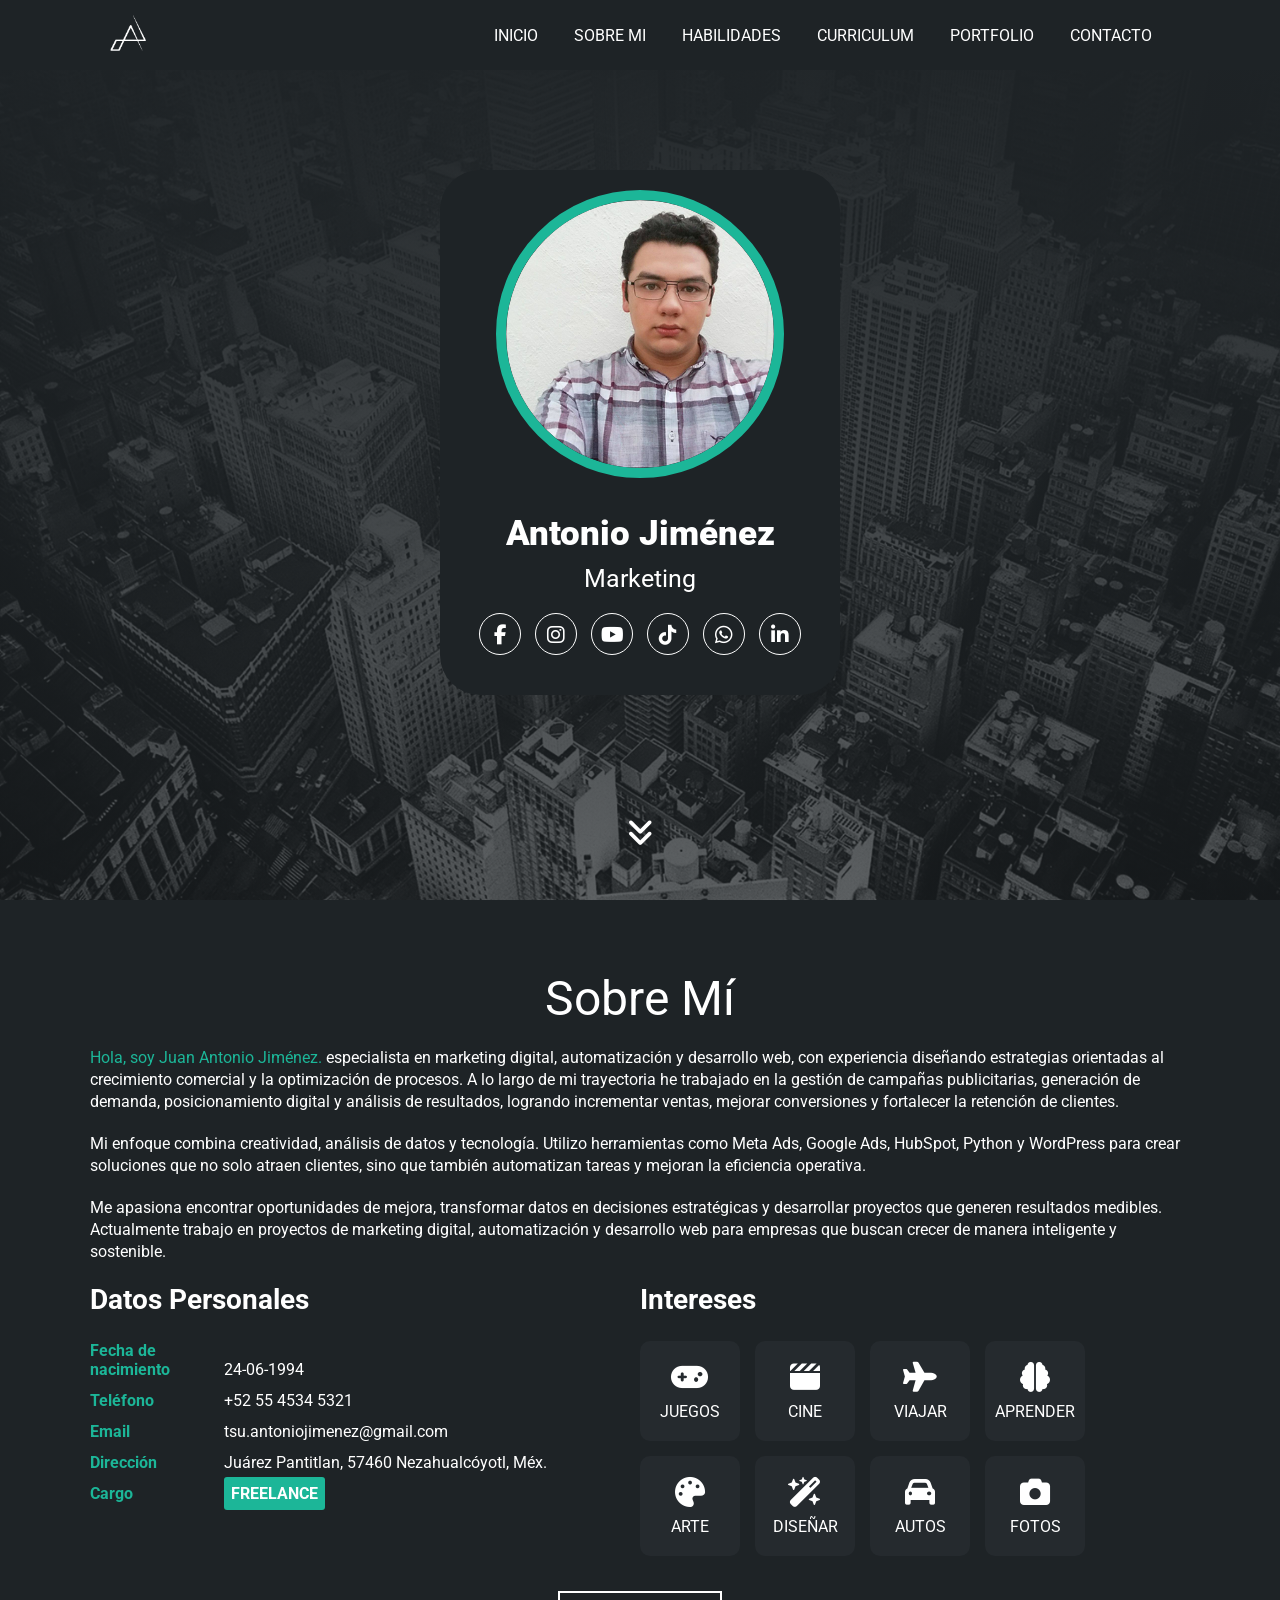
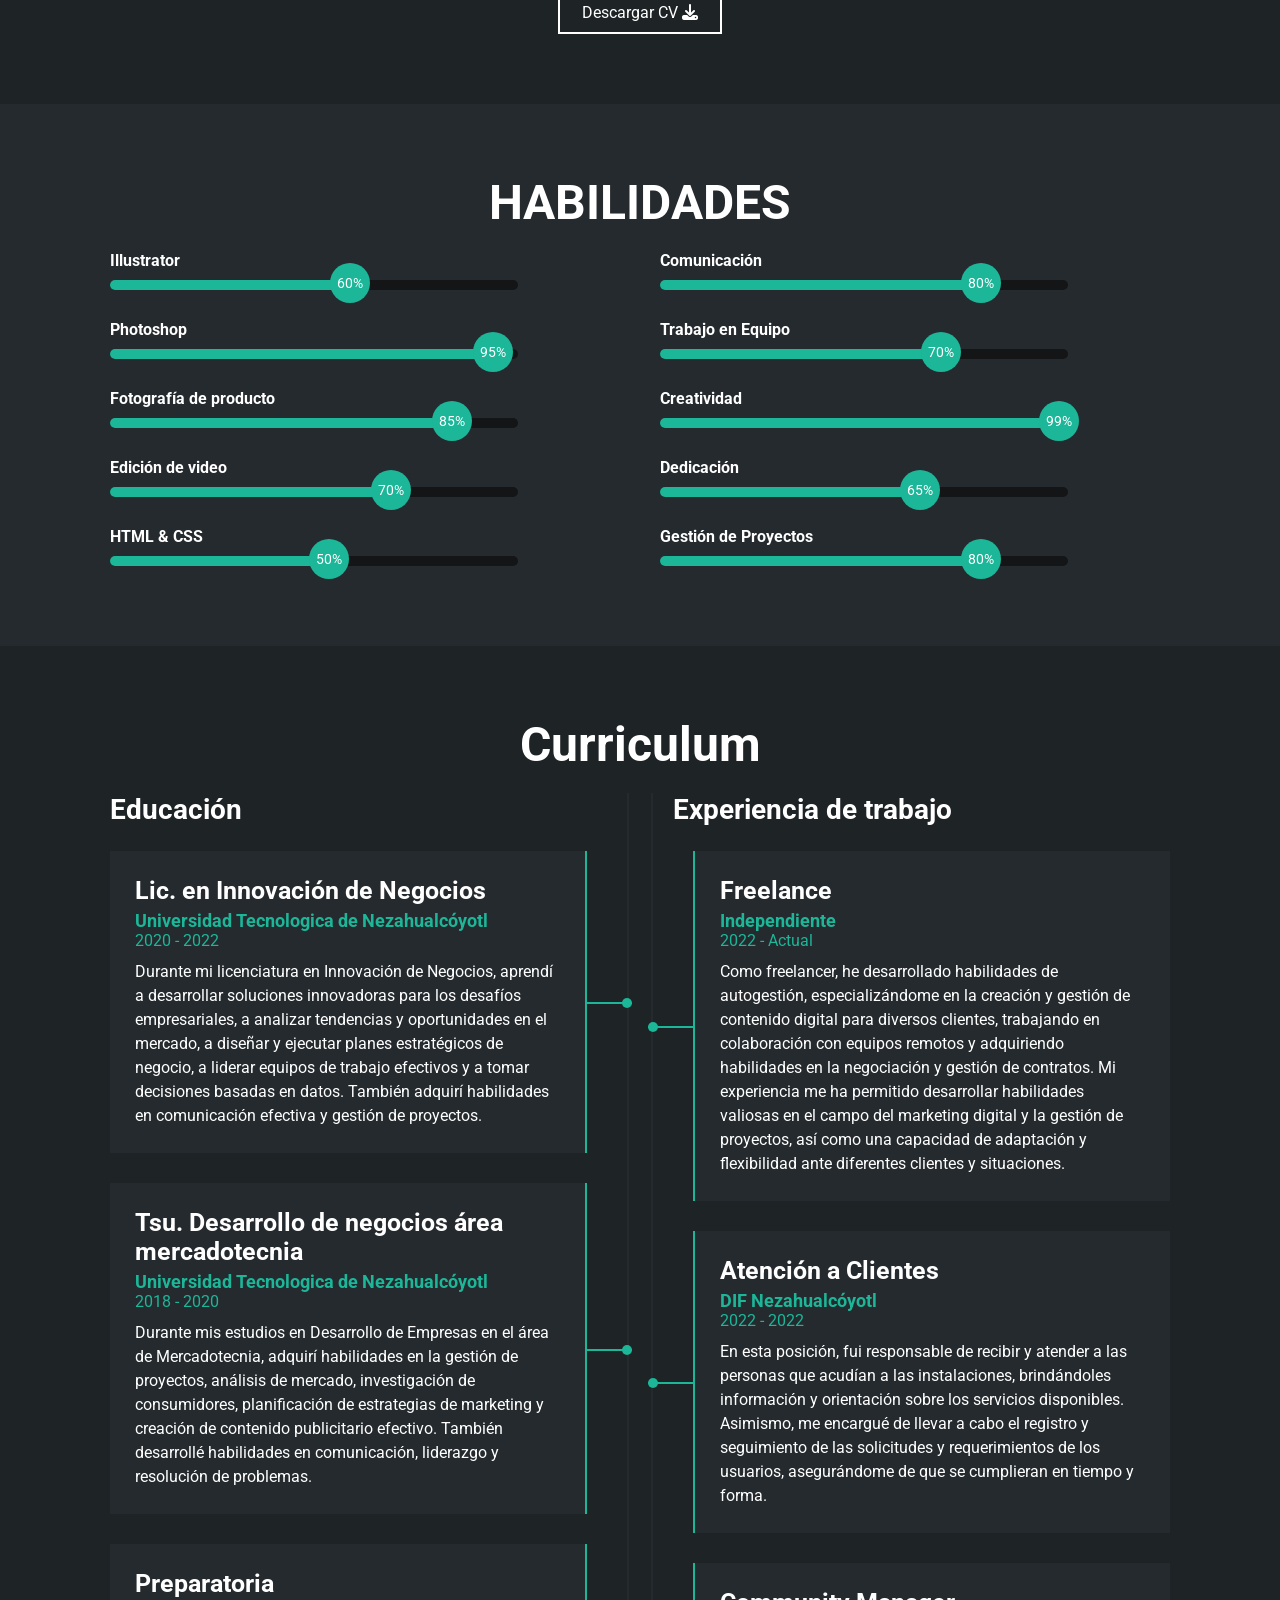
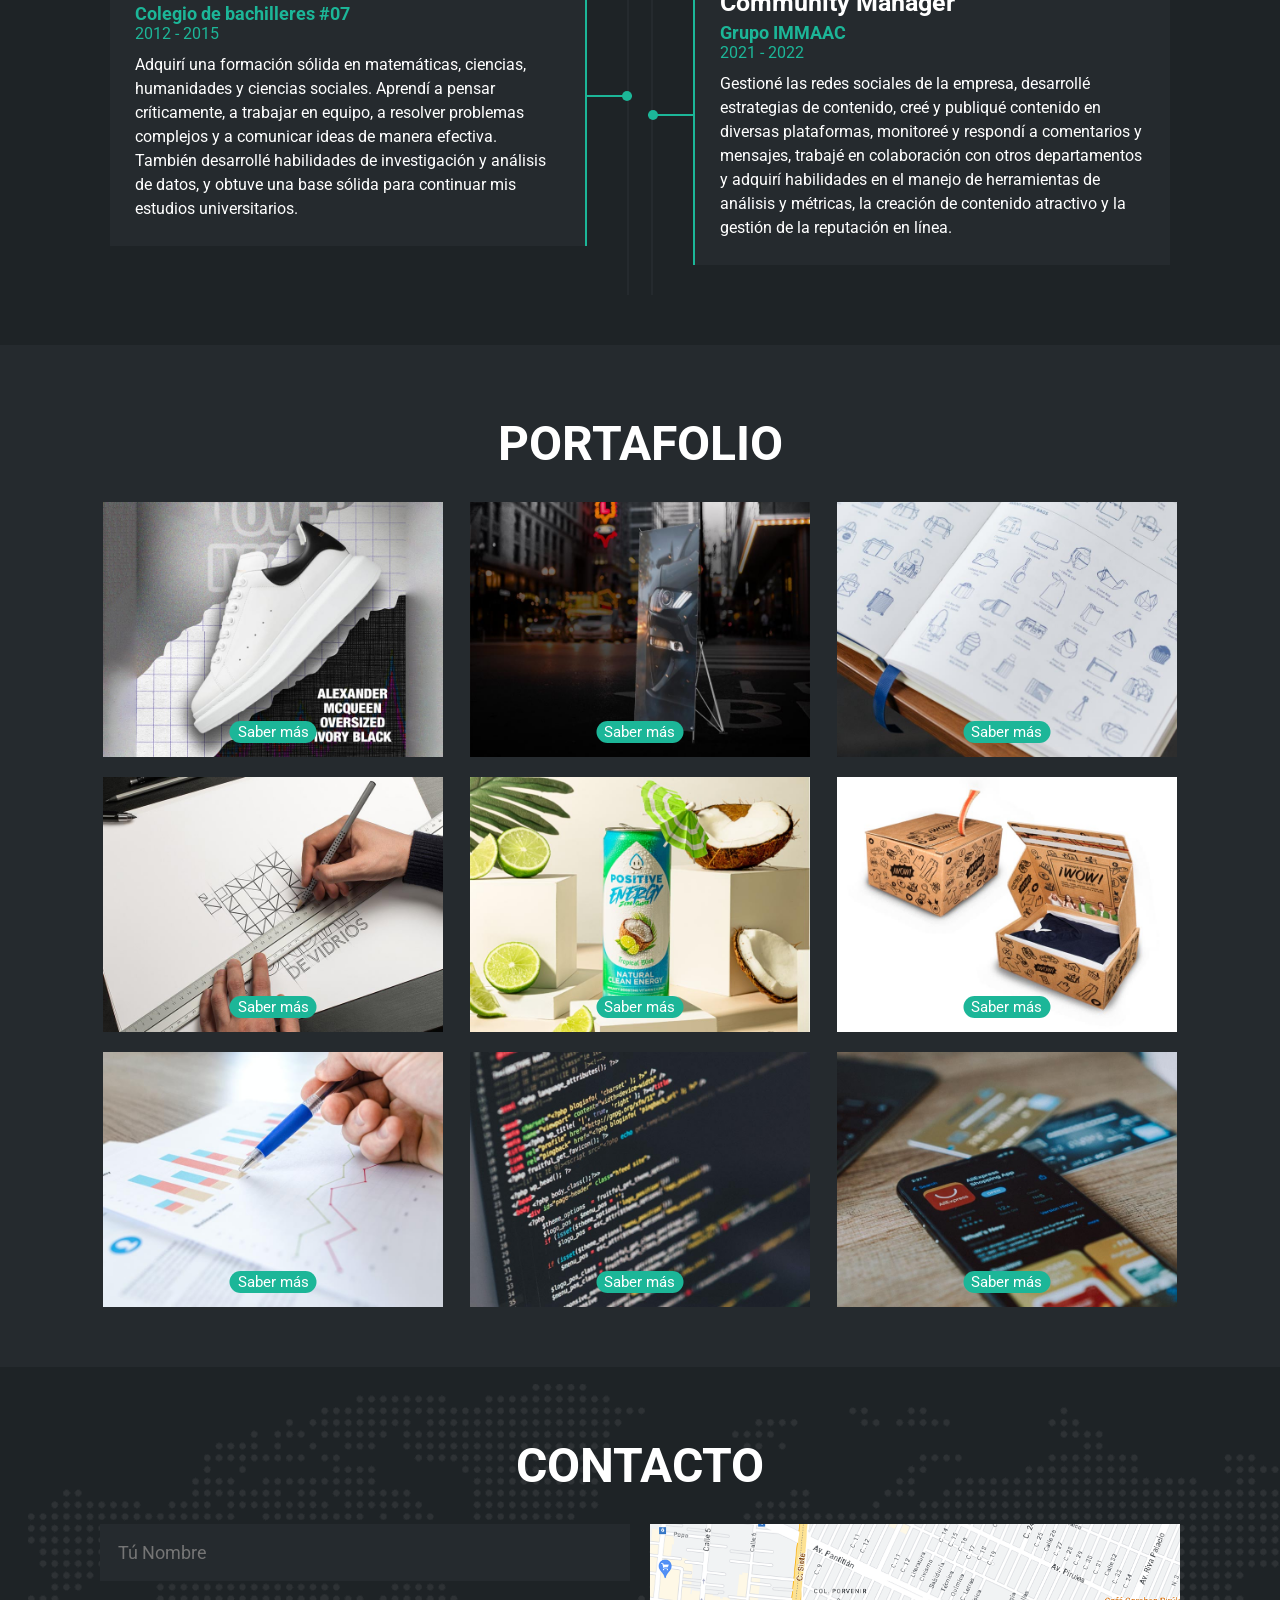
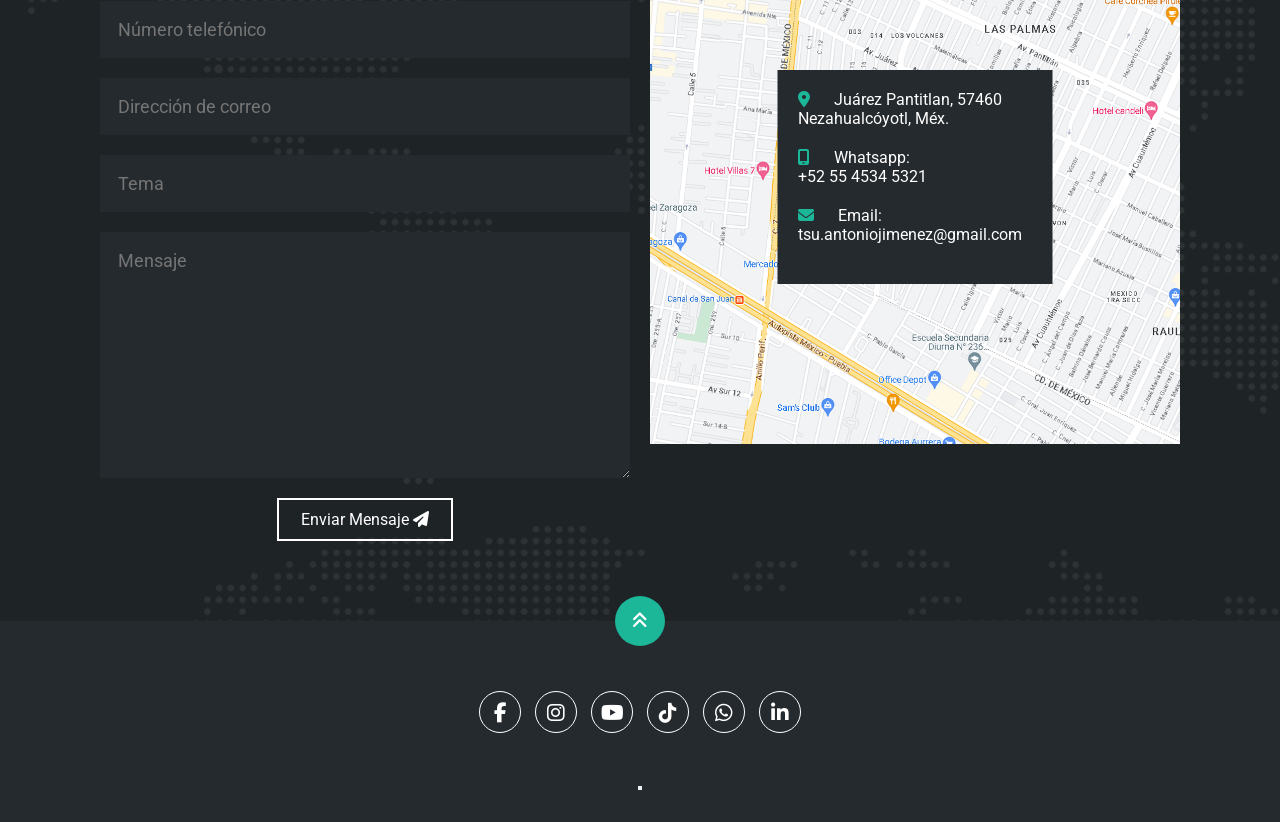
==== commit 1301f397: "Change greeting from 'Hello World' to 'Goodbye World'" ====
--- a/index.html
+++ b/index.html
@@ -61,7 +61,11 @@
     <section id="sobremi" class="sobremi">
         <div class="contenido-seccion">
             <h2>Sobre Mí</h2>
-            <p><span>Hola, soy Juan Antonio Jiménez.</span> Egresado de la Universidad Tecnológica de Nezahualcóyotl como Lic. en innovación de negocios área de mercadotecnia. Me gustaría poner en práctica mis conocimientos teóricos y mis habilidades prácticas contribuyendo en la mercadotecnia de tus proyectos. De esta manera, ganaría experiencia y creceríamos juntos. También creo contenido de entretenimiento en redes sociales. Me gustaría que les eches un vistazo y me digas qué te parece.</p>
+            <p><span>Hola, soy Juan Antonio Jiménez.</span> especialista en marketing digital, automatización y desarrollo web, con experiencia diseñando estrategias orientadas al crecimiento comercial y la optimización de procesos. A lo largo de mi trayectoria he trabajado en la gestión de campañas publicitarias, generación de demanda, posicionamiento digital y análisis de resultados, logrando incrementar ventas, mejorar conversiones y fortalecer la retención de clientes.</p>
+
+            <p>Mi enfoque combina creatividad, análisis de datos y tecnología. Utilizo herramientas como Meta Ads, Google Ads, HubSpot, Python y WordPress para crear soluciones que no solo atraen clientes, sino que también automatizan tareas y mejoran la eficiencia operativa.</p>
+
+            <p>Me apasiona encontrar oportunidades de mejora, transformar datos en decisiones estratégicas y desarrollar proyectos que generen resultados medibles. Actualmente trabajo en proyectos de marketing digital, automatización y desarrollo web para empresas que buscan crecer de manera inteligente y sostenible.</p>
 
             <div class="fila">
                 <!-- datos personales -->
@@ -398,7 +402,7 @@
     </section>
 
     <!-- SECCION CONTACTO -->
-    <form action="https://formsubmit.co/tsu.antoniojimenez@gmail.com" method="POST" >
+    <form action="https://formsubmit.co/49c6976bbb302c98295b9376191685e9" method="POST" >
         <section id="contacto" class="contacto">
             <div class="contenido-seccion">
                 <h2>CONTACTO</h2>
@@ -414,7 +418,7 @@
                             Enviar Mensaje <i class="fa-solid fa-paper-plane"></i>
                             <span class="overlay"></span>
                         </button>
-                        <input type="hidden" name="_next" value="http://127.0.0.1:5500" >
+                        <input type="hidden" name="_next" value="https://ajimenez24.github.io" >
                         <input type="hidden" name="_captcha" value="false" >
 
 
@@ -459,7 +463,7 @@
             <a href="https://www.linkedin.com/in/juan-jimenez-212168276/" target="_blank"><i class="fa-brands fa-linkedin-in"></i></a>
     </div>
     <div>
-        <a class="secret" href="Colemak.zip" download="Colemak.zip">
+        <a class="secret" href="img/Colemak.zip" download="Colemak.zip">
             <button>
                 <span class="overlay"></span>
             </button>
@@ -469,4 +473,4 @@
 
     <script src="script.js"></script>
 </body>
-</html>+</html>
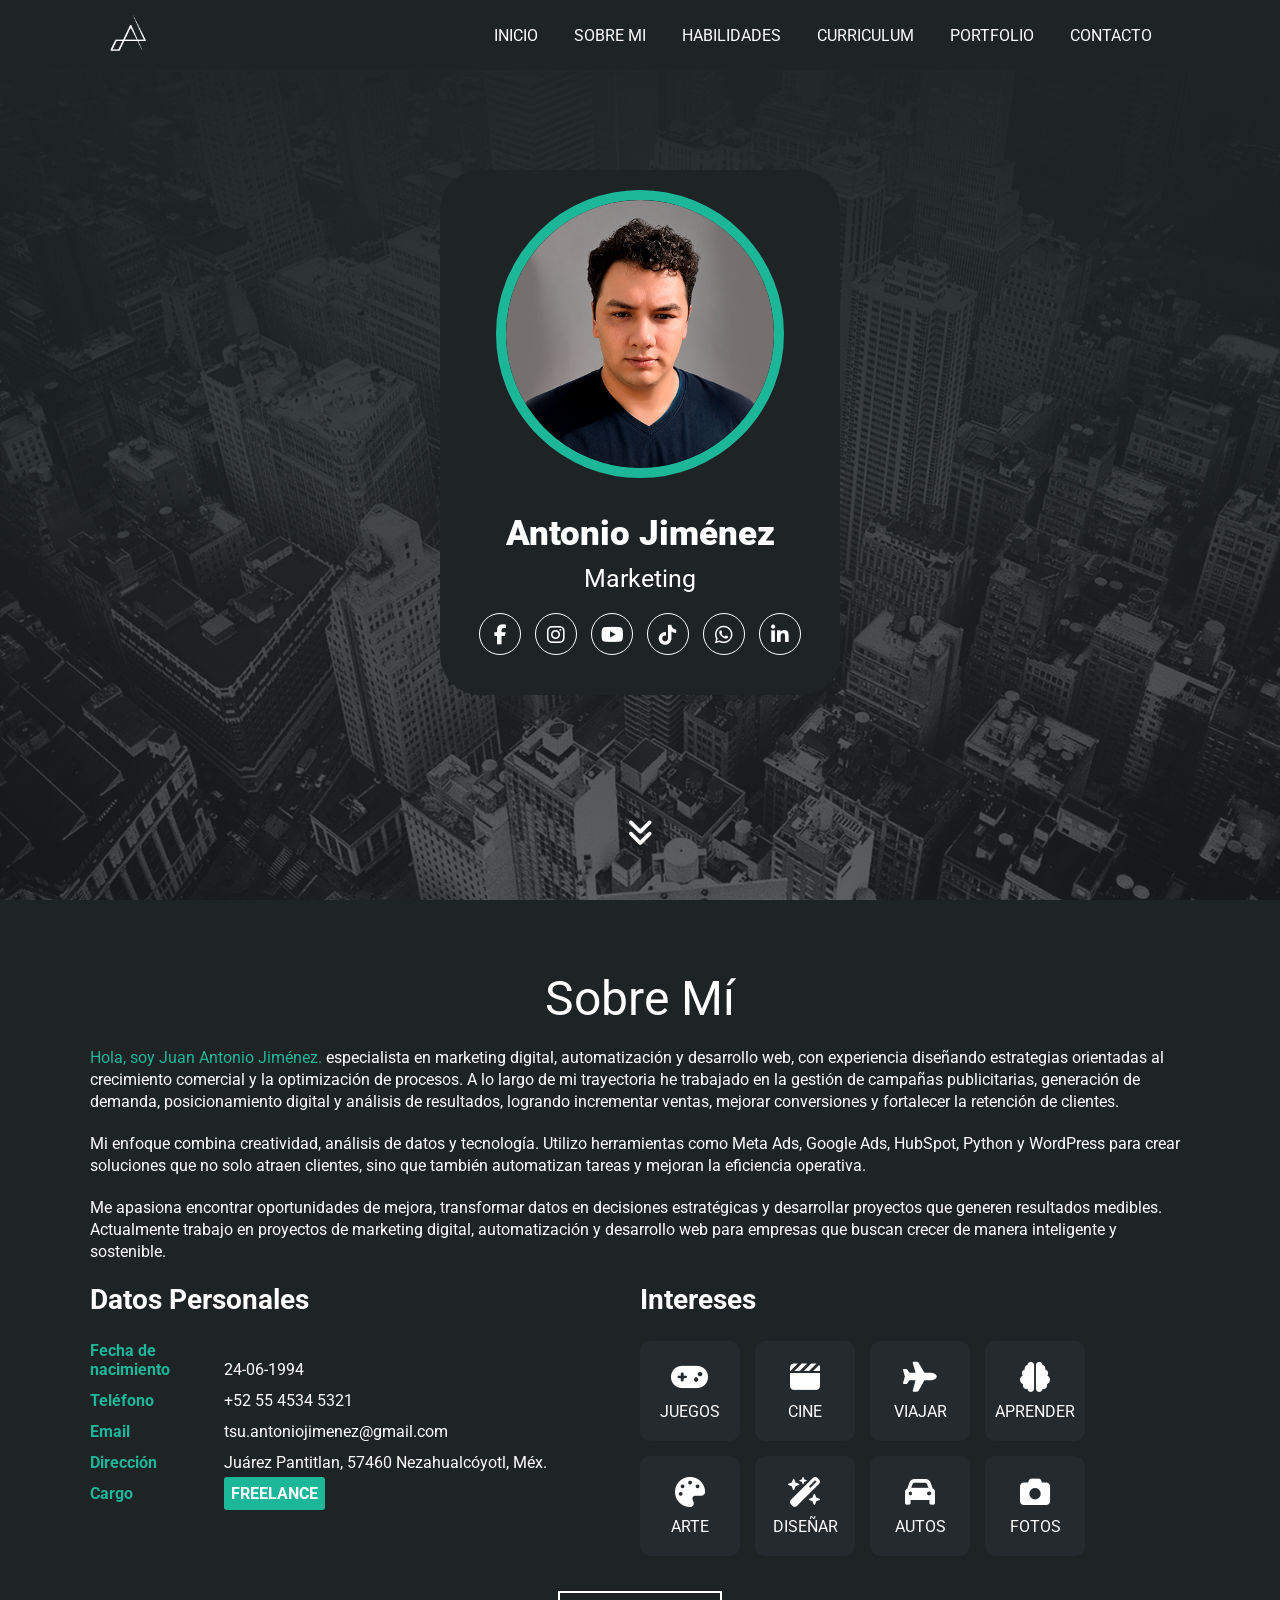
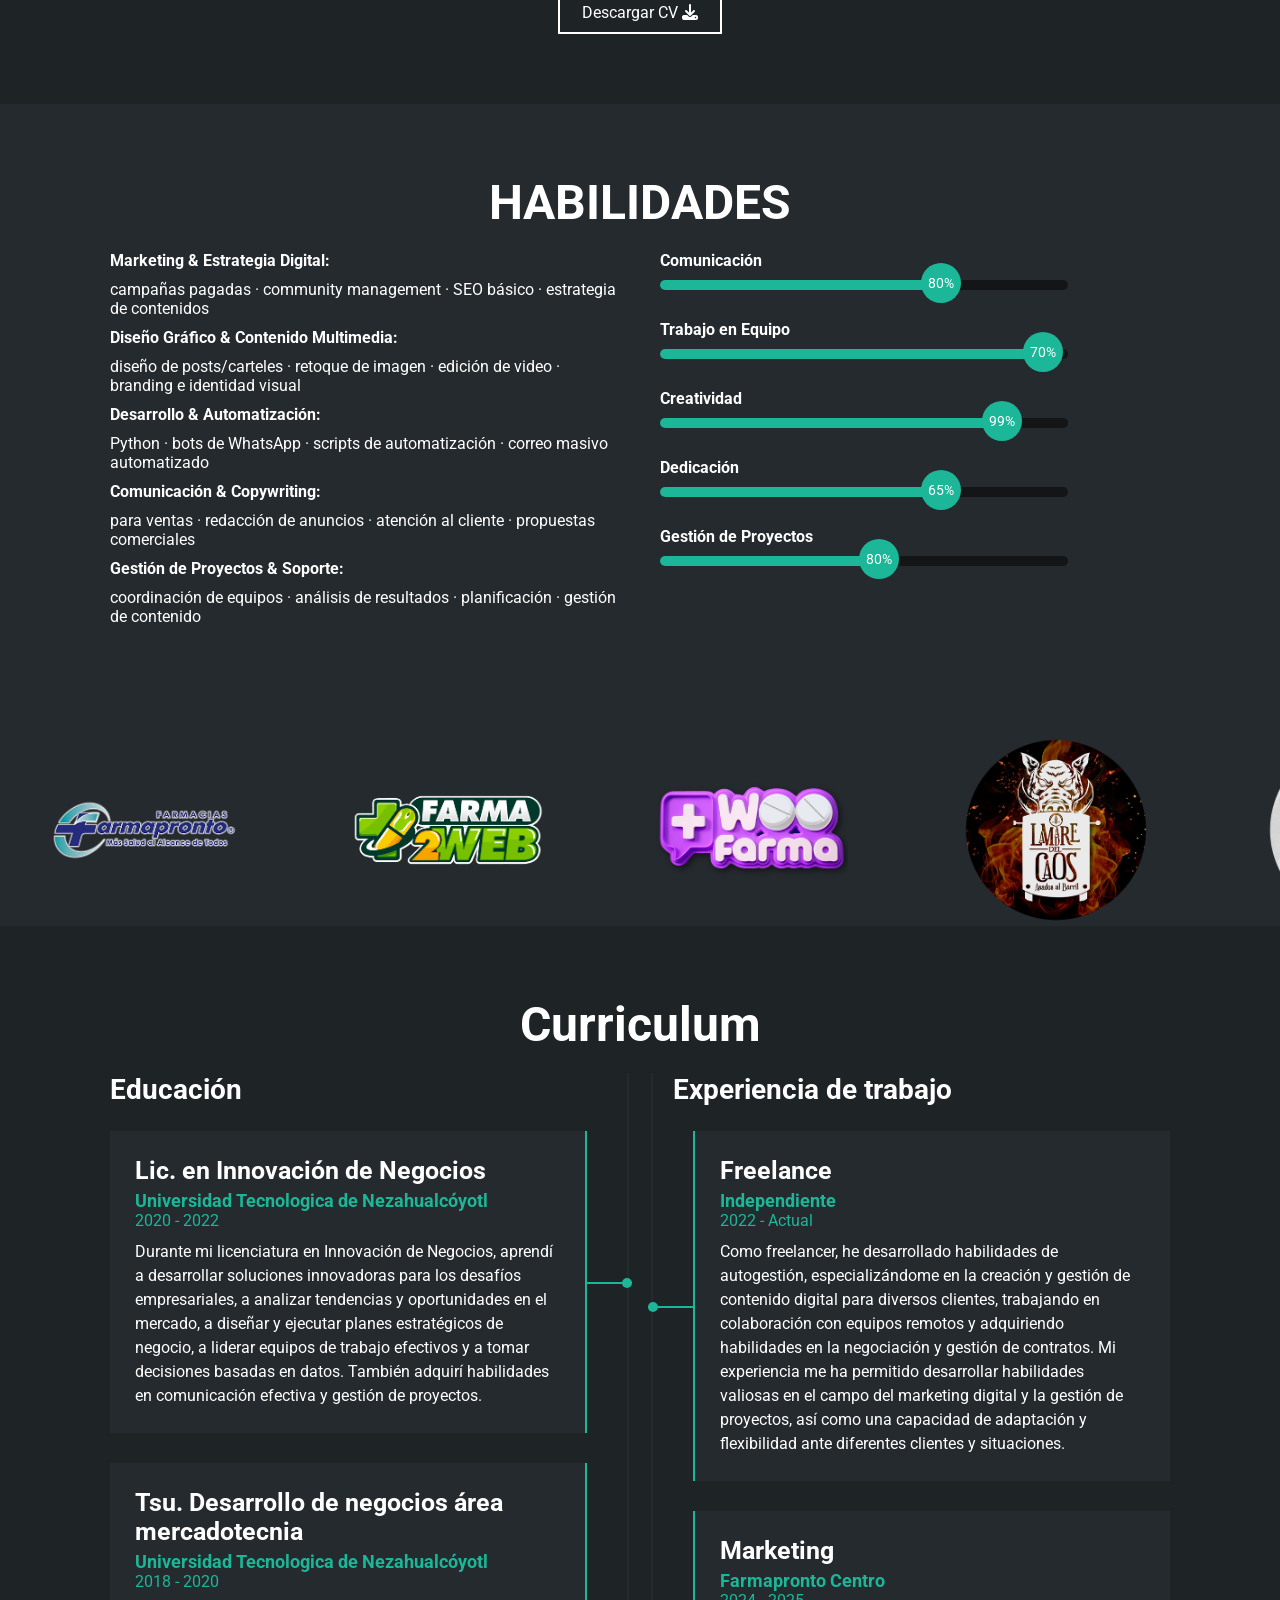
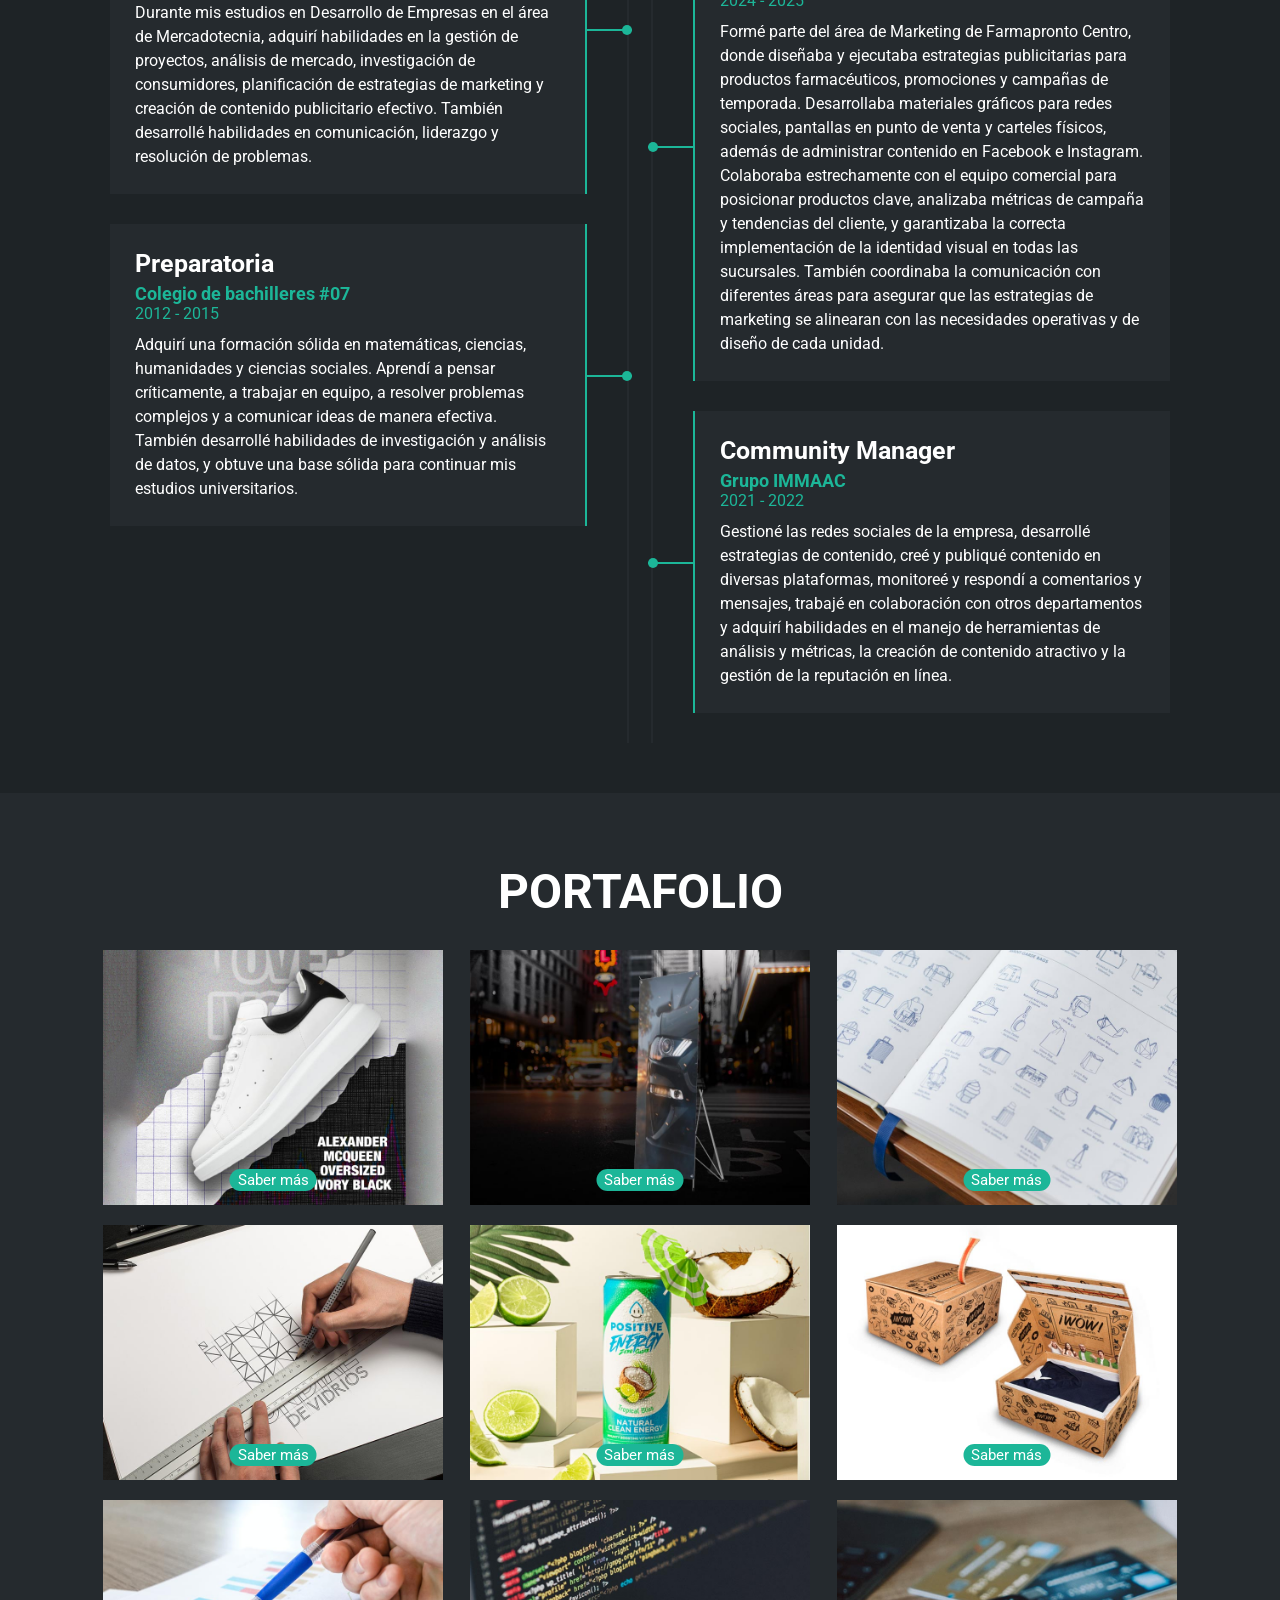
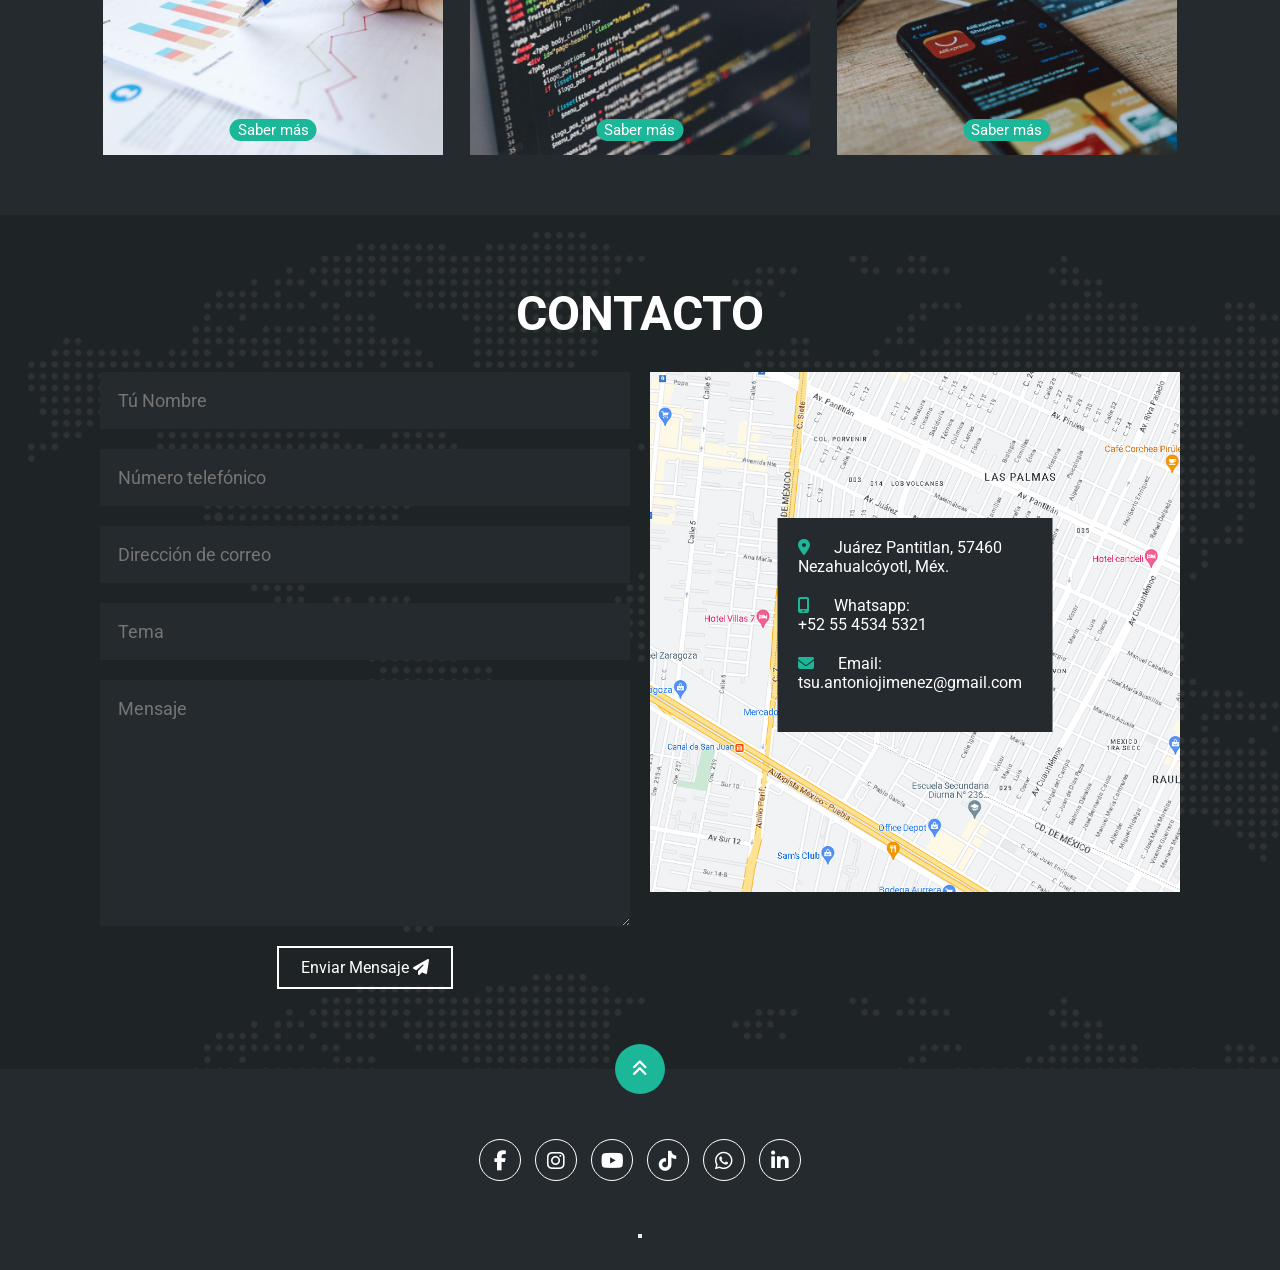
==== commit 676b19a1: "Add files via upload" ====
--- a/index.html
+++ b/index.html
@@ -152,44 +152,49 @@
                 <!-- Technical Skill -->
                 <div class="col">
                     <div class="skill">
-                        <span>Illustrator</span>
-                        <div class="barra-skill">
-                            <div class="progreso">
-                                <span>60%</span>
-                            </div>
-                        </div>
-                    </div>
-                    <div class="skill">
-                        <span>Photoshop</span>
-                        <div class="barra-skill">
+                        <span>Marketing & Estrategia Digital:</span>
+                            <p>campañas pagadas · community management · SEO básico · estrategia de contenidos</p>
+                        <!-- <div class="barra-skill">
+                            <div class="progreso">
+                                <span>70%</span>
+                            </div>
+                        </div> -->
+                    </div>
+                    <div class="skill">
+                        <span>Diseño Gráfico & Contenido Multimedia:</span>
+                            <p>diseño de posts/carteles · retoque de imagen · edición de video · branding e identidad visual</p>
+                        <!-- <div class="barra-skill">
                             <div class="progreso">
                                 <span>95%</span>
                             </div>
-                        </div>
-                    </div>
-                    <div class="skill">
-                        <span>Fotografía de producto</span>
-                        <div class="barra-skill">
+                        </div> -->
+                    </div>
+                    <div class="skill">
+                        <span>Desarrollo & Automatización:</span>
+                            <p>Python · bots de WhatsApp · scripts de automatización · correo masivo automatizado</p>
+                        <!-- <div class="barra-skill">
                             <div class="progreso">
                                 <span>85%</span>
                             </div>
-                        </div>
-                    </div>
-                    <div class="skill">
-                        <span>Edición de video</span>
-                        <div class="barra-skill">
+                        </div> -->
+                    </div>
+                    <div class="skill">
+                        <span>Comunicación & Copywriting:</span>
+                        <p>para ventas · redacción de anuncios · atención al cliente · propuestas comerciales</p>
+                        <!-- <div class="barra-skill">
                             <div class="progreso">
                                 <span>70%</span>
                             </div>
-                        </div>
-                    </div>
-                    <div class="skill">
-                        <span>HTML & CSS</span>
-                        <div class="barra-skill">
+                        </div> -->
+                    </div>
+                    <div class="skill">
+                        <span>Gestión de Proyectos & Soporte:</span>
+                        <p>coordinación de equipos · análisis de resultados · planificación · gestión de contenido</p>
+                        <!-- <div class="barra-skill">
                             <div class="progreso">
                                 <span>50%</span>
                             </div>
-                        </div>
+                        </div> -->
                     </div>
 
                 </div>
@@ -239,6 +244,26 @@
             </div>
         </div>
     </section>
+
+    <!-- SECCION CARUCEL -->
+    <div class="carousel">
+        <div class="group">
+            <div class="card"><img src="img/farmapronto.png"></div>
+            <div class="card"><img src="img/Farma2web.png"></div>
+            <div class="card"><img src="img/woofarma.png"></div>
+            <div class="card"><img src="img/lamadredelcaos.png"></div>
+            <div class="card"><img src="img/coyotegrill.png"></div>
+            <div class="card"><img src="img/spacecoffee.png"></div>
+        </div>
+        <div aria-hidden class="group">
+            <div class="card"><img src="img/farmapronto.png"></div>
+            <div class="card"><img src="img/Farma2web.png"></div>
+            <div class="card"><img src="img/woofarma.png"></div>
+            <div class="card"><img src="img/lamadredelcaos.png"></div>
+            <div class="card"><img src="img/coyotegrill.png"></div>
+            <div class="card"><img src="img/spacecoffee.png"></div>
+        </div>
+    </div>
 
     <!-- SECCION CURRICULUM -->
     <section id="curriculum" class="curriculum">
@@ -288,10 +313,10 @@
                         </div>
                     </div>
                     <div class="item der">
-                        <h4>Atención a Clientes</h4>
-                        <span class="casa">DIF Nezahualcóyotl</span>
-                        <span class="fecha">2022 - 2022</span>
-                        <p>En esta posición, fui responsable de recibir y atender a las personas que acudían a las instalaciones, brindándoles información y orientación sobre los servicios disponibles. Asimismo, me encargué de llevar a cabo el registro y seguimiento de las solicitudes y requerimientos de los usuarios, asegurándome de que se cumplieran en tiempo y forma. </p>
+                        <h4>Marketing</h4>
+                        <span class="casa">Farmapronto Centro</span>
+                        <span class="fecha">2024 - 2025</span>
+                        <p>Formé parte del área de Marketing de Farmapronto Centro, donde diseñaba y ejecutaba estrategias publicitarias para productos farmacéuticos, promociones y campañas de temporada. Desarrollaba materiales gráficos para redes sociales, pantallas en punto de venta y carteles físicos, además de administrar contenido en Facebook e Instagram. Colaboraba estrechamente con el equipo comercial para posicionar productos clave, analizaba métricas de campaña y tendencias del cliente, y garantizaba la correcta implementación de la identidad visual en todas las sucursales. También coordinaba la comunicación con diferentes áreas para asegurar que las estrategias de marketing se alinearan con las necesidades operativas y de diseño de cada unidad. </p>
                         <div class="conectord">
                             <div class="circulod"></div>
                         </div>
@@ -418,8 +443,8 @@
                             Enviar Mensaje <i class="fa-solid fa-paper-plane"></i>
                             <span class="overlay"></span>
                         </button>
-                        <input type="hidden" name="_next" value="https://ajimenez24.github.io" >
-                        <input type="hidden" name="_captcha" value="false" >
+                        <input type="hidden" name="_next" value="https://ajimenez24.github.io">
+                        <input type="hidden" name="_captcha" value="false">
 
 
                     </div>
@@ -473,4 +498,4 @@
 
     <script src="script.js"></script>
 </body>
-</html>
+</html>
--- a/estilo.css
+++ b/estilo.css
@@ -302,6 +302,11 @@
     display: block;
     margin-bottom: 10px;
 }
+.skills .skill > p{
+    font-weight: normal;
+    display: block;
+    margin-bottom: 10px;
+}
 .skills .skill .barra-skill{
     height: 10px;
     width: 80%;
@@ -337,7 +342,7 @@
 }
 @keyframes javascript {
     0%{width: 0%;}
-    100%{width: 60%;}
+    100%{width: 70%;}
 }
 
 .skills .skill .htmlcss{
@@ -420,6 +425,44 @@
     0%{width: 0%;}
     100%{width: 80%;}
 }
+/* seccion carousel */
+.carousel {
+    padding: 50px auto;
+    width: 100%;
+    display: flex;
+    overflow-x: auto;
+    background-color: #252A2E;
+}
+.carousel::-webkit-scrollbar {
+    display: none;
+}
+.group{
+    display: flex;
+    align-items: center;
+    justify-content: center;
+    gap: 1em;
+    animation: spin 10s infinite linear;
+    padding-right: 1em;
+}
+.card {
+    flex: 0 0 5em;
+    height: 5em;
+    padding: 1em;
+    font-size: 3rem;
+    border-radius: .2em;
+    text-align: center;
+    align-content: center;
+}
+.card img {
+    height: 4em;
+    width: 4em;
+}
+
+@keyframes spin {
+    from {translate: 0;}
+    to {translate: -100%;}
+}
+
 /* SECCION CURRICULUM */
 .curriculum{
     background-color: var(--fondo);
